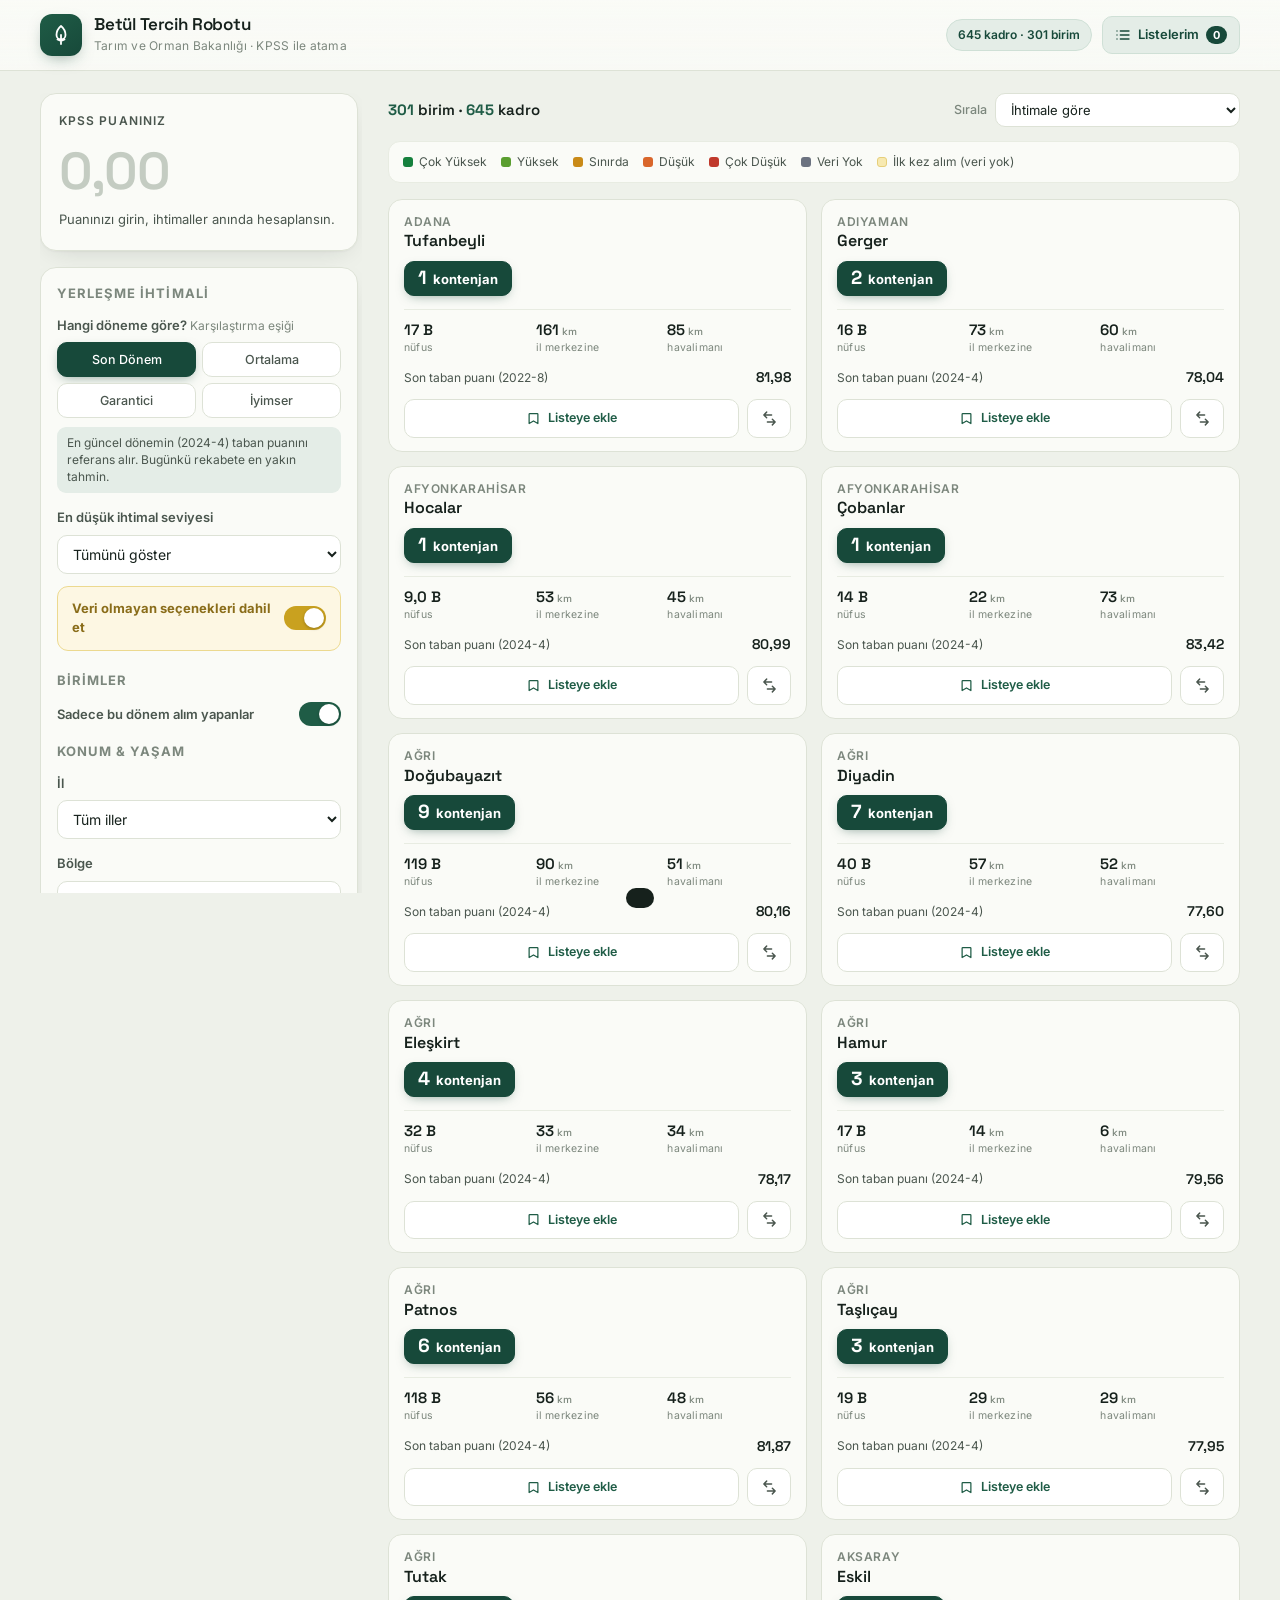
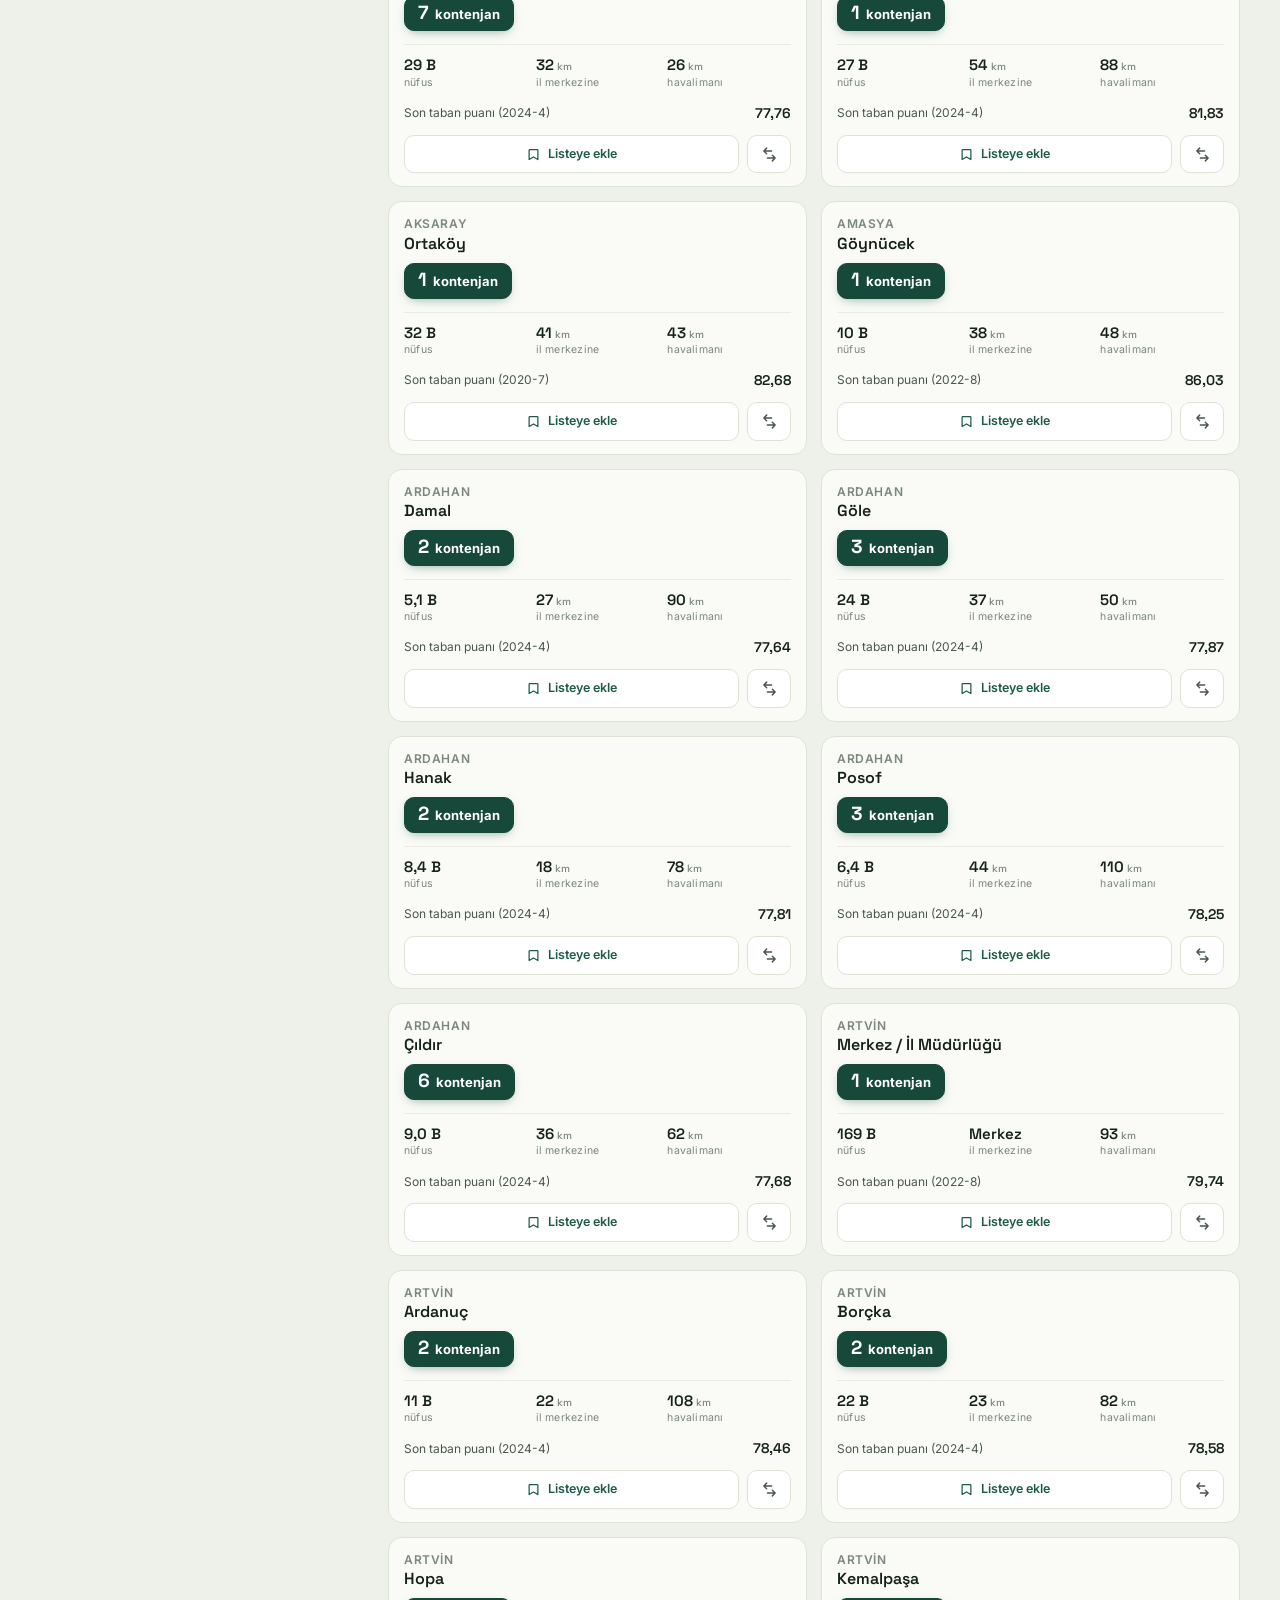
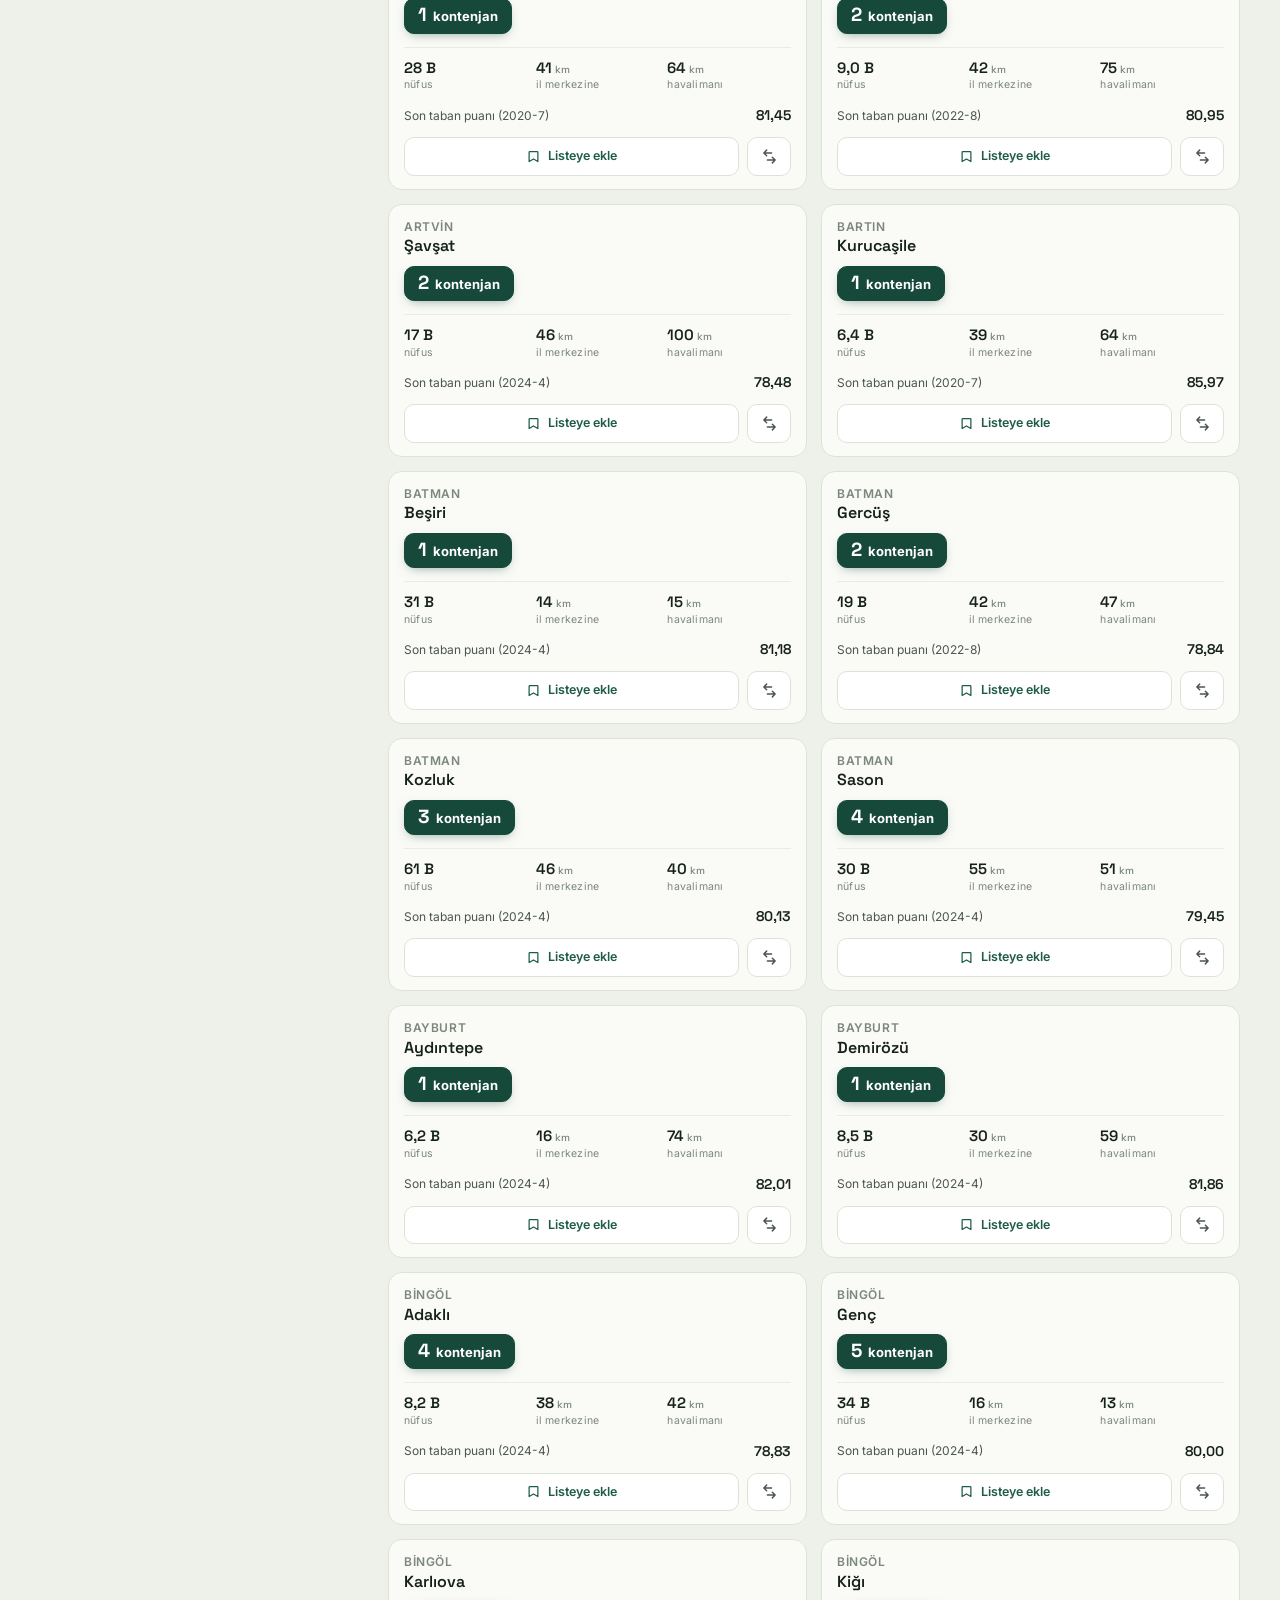
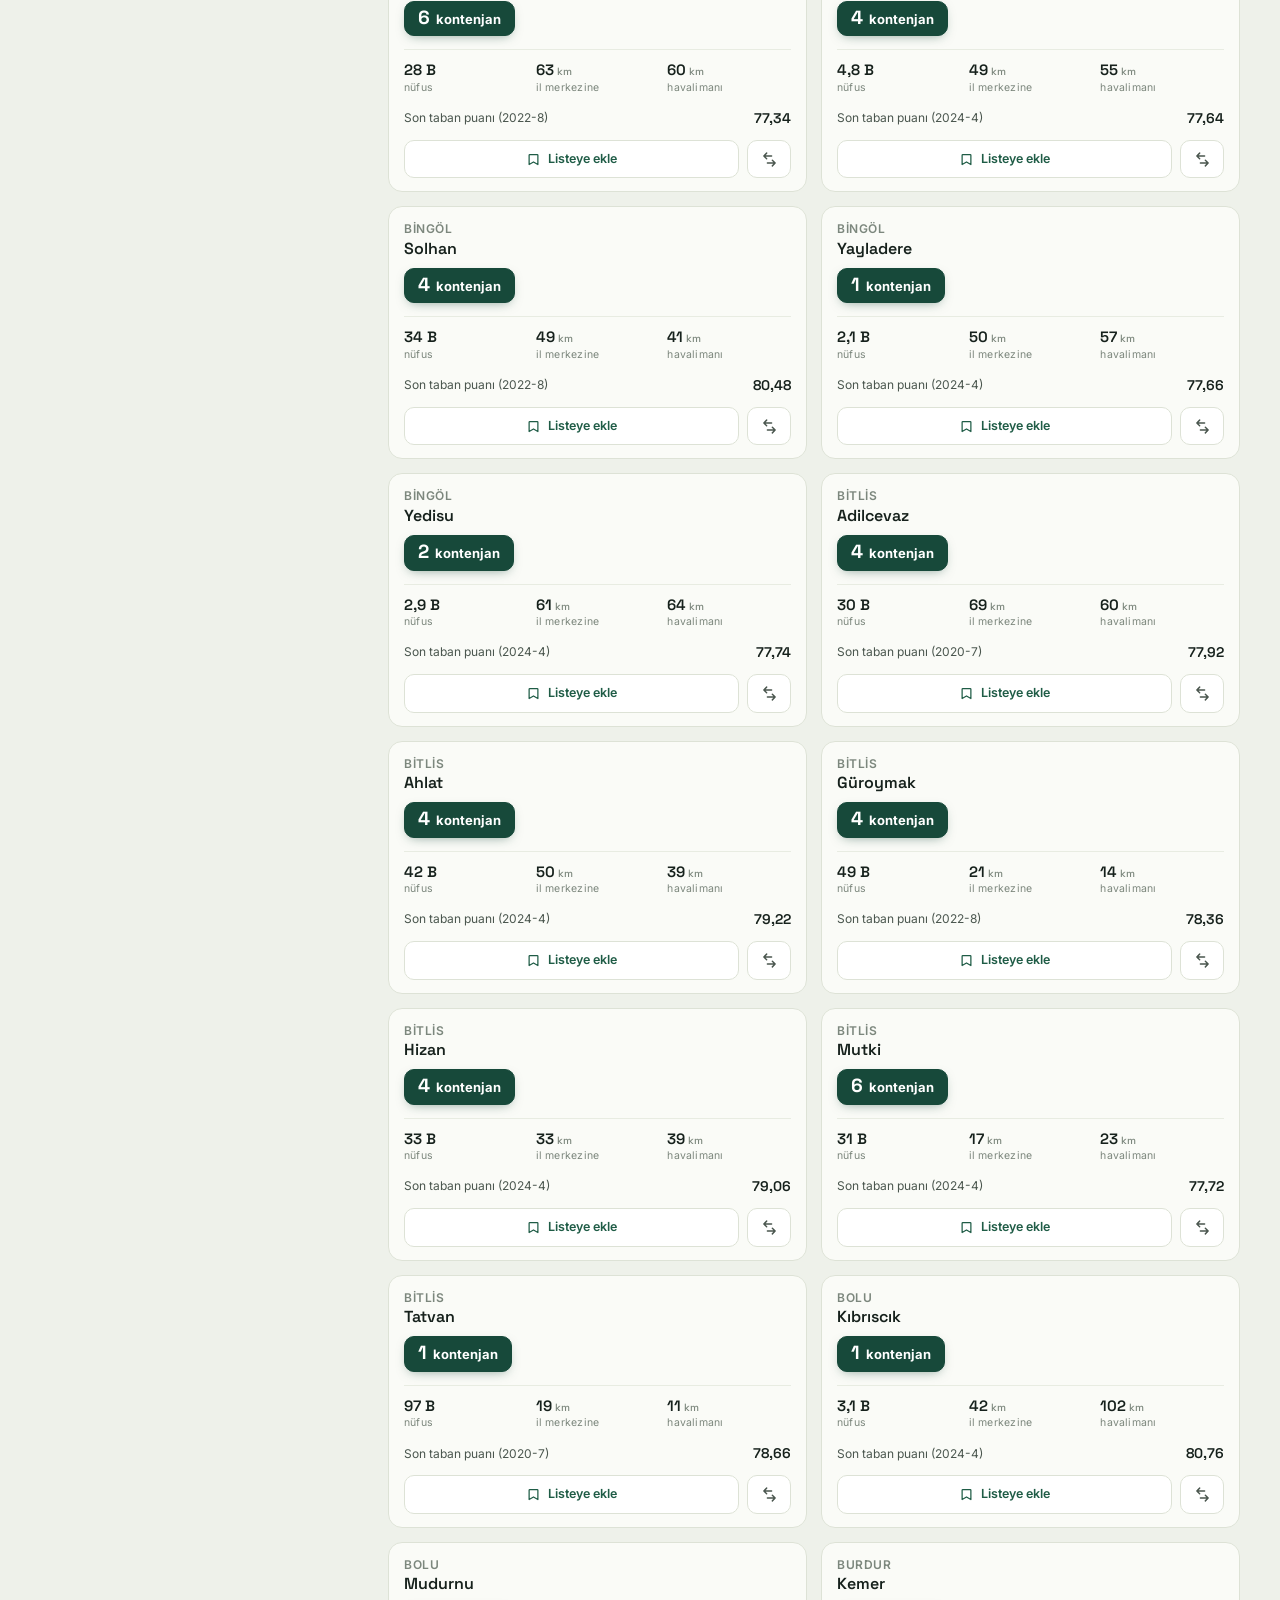
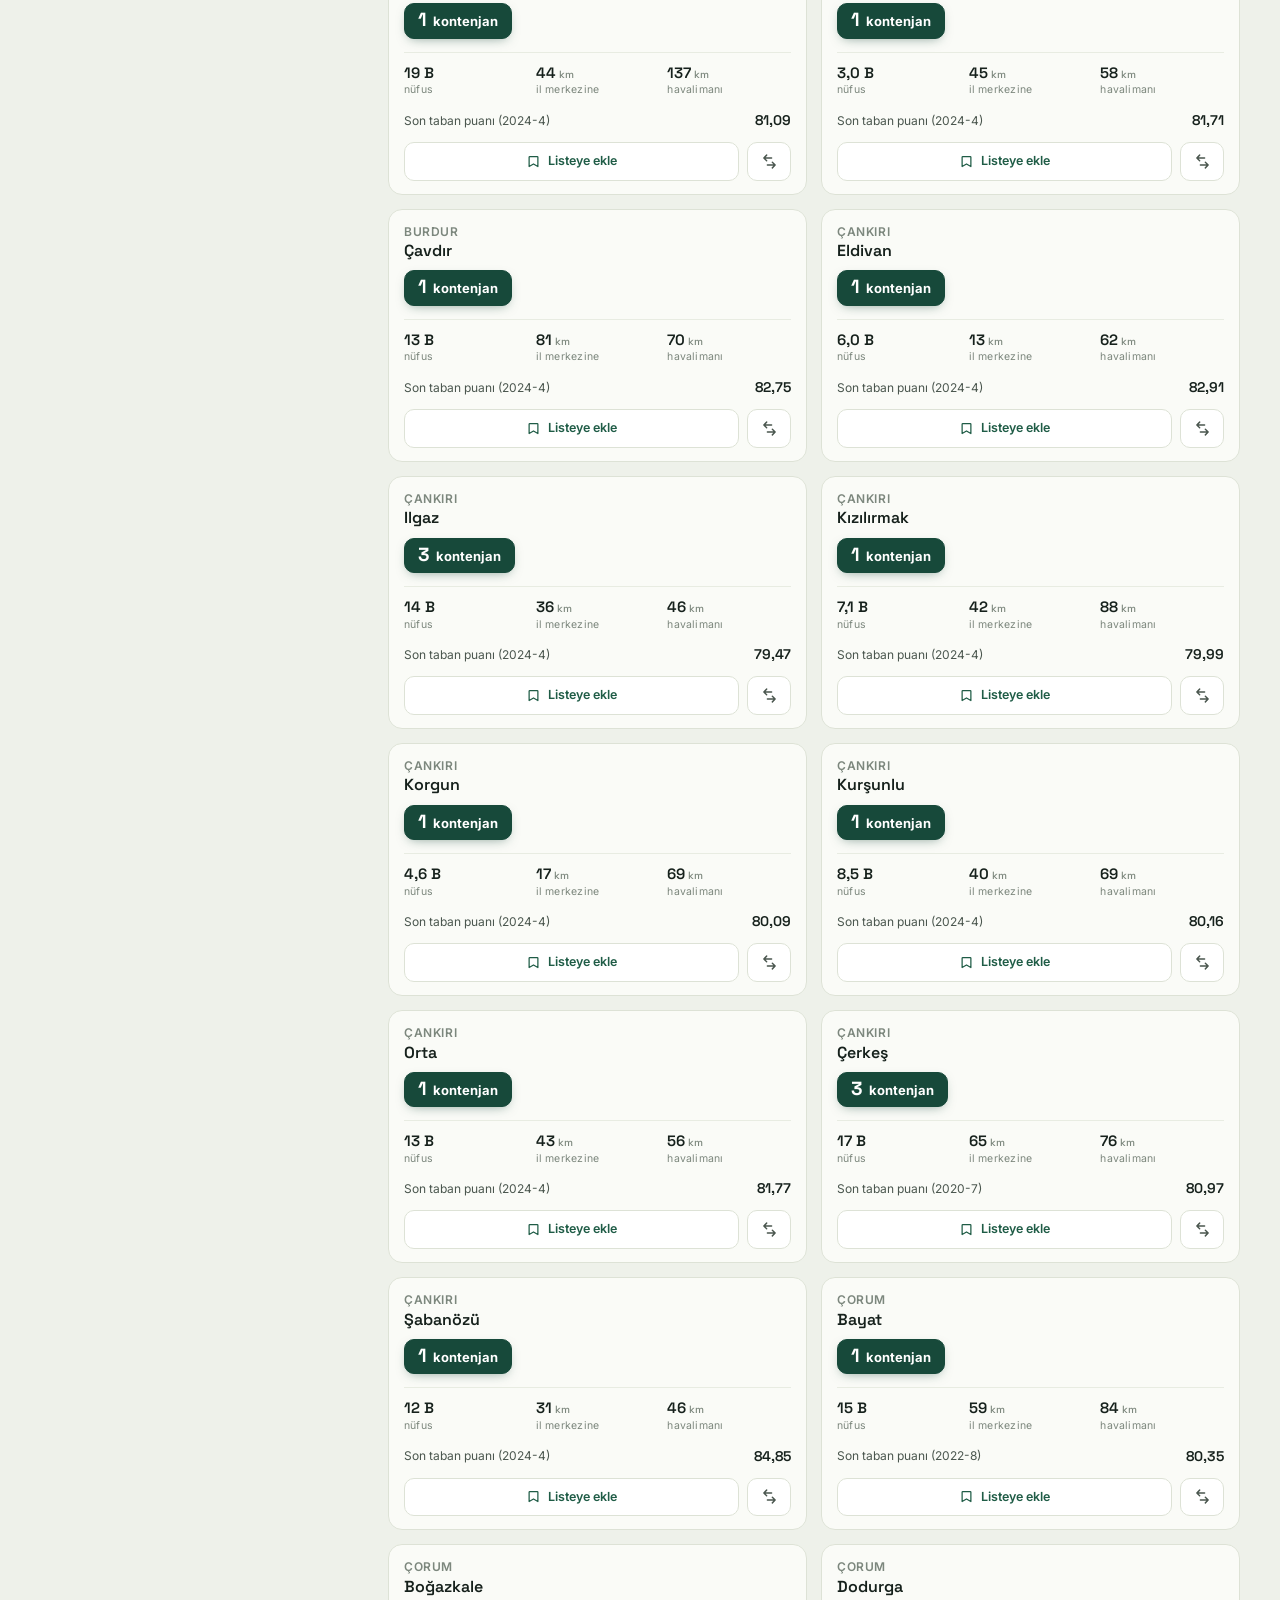
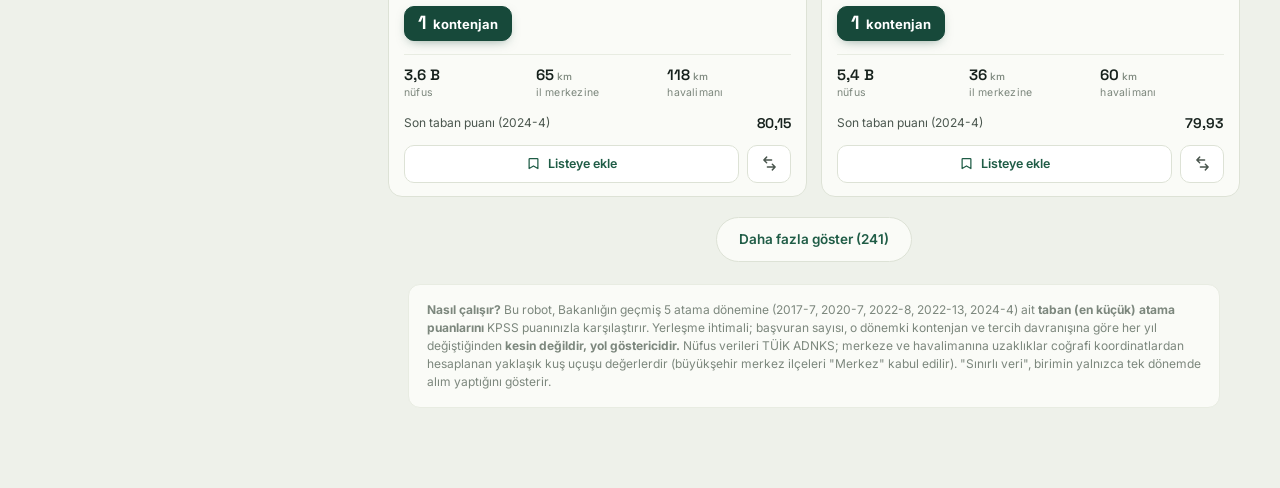
==== index.html @ 37df1dd5 "Proje dosyalari eklendi" ====
<!DOCTYPE html>
<html lang="tr">
<head>
<meta charset="utf-8">
<meta name="viewport" content="width=device-width, initial-scale=1, viewport-fit=cover">
<title>Betül Tercih Robotu · Tarım ve Orman Bakanlığı</title>
<meta name="description" content="KPSS puanına göre veteriner hekim atama tercih robotu: geçmiş atama puanları, ilçe nüfusu, merkeze ve havalimanına uzaklık, liste yönetimi ve karşılaştırma.">
<link rel="preconnect" href="https://fonts.googleapis.com">
<link rel="preconnect" href="https://fonts.gstatic.com" crossorigin>
<link href="https://fonts.googleapis.com/css2?family=Space+Grotesk:wght@400;500;600;700&family=Inter:wght@400;450;500;600;700&display=swap" rel="stylesheet">
<link rel="stylesheet" href="styles.css">
</head>
<body>
<header class="top">
  <div class="top-in">
    <a class="logobrand" href="index.html">
      <span class="logo" aria-hidden="true">
        <svg viewBox="0 0 24 24" fill="none" stroke="#fff" stroke-width="1.8" stroke-linecap="round" stroke-linejoin="round">
          <path d="M12 3c3 2.5 4.5 5.5 4.5 9a4.5 4.5 0 0 1-9 0c0-3.5 1.5-6.5 4.5-9Z"/><path d="M12 12v9M8.5 16.5 12 18l3.5-1.5"/></svg>
      </span>
      <span class="brand">
        <span class="bt">Betül Tercih Robotu</span>
        <span class="bs">Tarım ve Orman Bakanlığı · KPSS ile atama</span>
      </span>
    </a>
    <div class="top-right">
      <span class="pill" id="topKadro">—</span>
      <a class="listbtn" href="listeler.html">
        <svg width="16" height="16" viewBox="0 0 24 24" fill="none" stroke="currentColor" stroke-width="2" stroke-linecap="round" stroke-linejoin="round"><path d="M8 6h13M8 12h13M8 18h13M3 6h.01M3 12h.01M3 18h.01"/></svg>
        <span class="lbtxt">Listelerim</span><span class="lcount" id="listCount">0</span>
      </a>
      <button class="hfilter" id="mobBtn" type="button" aria-label="Filtreler">
        <svg width="15" height="15" viewBox="0 0 24 24" fill="none" stroke="currentColor" stroke-width="2.2" stroke-linecap="round"><path d="M4 6h16M7 12h10M10 18h4"/></svg><span>Filtreler</span>
      </button>
    </div>
  </div>
</header>

<div class="wrap">
  <aside class="panel" id="panel">
    <div class="card score-hero">
      <div class="lbl"><span>KPSS Puanınız</span></div>
      <div class="score-box"><input id="score" type="text" inputmode="decimal" maxlength="6" placeholder="0,00" autocomplete="off"></div>
      <div class="score-hint" id="scoreHint">Puanınızı girin, ihtimaller anında hesaplansın.</div>
    </div>

    <div class="card ctrl" id="ctrlCard">
      <h3>Yerleşme İhtimali</h3>
      <div class="field">
        <label>Hangi döneme göre? <span class="sub">Karşılaştırma eşiği</span></label>
        <div class="seg" id="approach">
          <button data-a="son" class="on hastip" data-tip="En güncel dönemin (2024-4) taban puanını referans alır. Bugünkü rekabete en yakın tahmin.">Son Dönem</button>
          <button data-a="ort" class="hastip" data-tip="Tüm dönemlerdeki taban puanlarının ortalamasını referans alır. Dengeli bir tahmin.">Ortalama</button>
          <button data-a="gar" class="hastip" data-tip="Gözlenen EN YÜKSEK taban puanı referans alınır. En temkinli senaryo — buraya göre yeşilse yerleşme ihtimali güçlüdür.">Garantici</button>
          <button data-a="iyi" class="hastip" data-tip="Gözlenen EN DÜŞÜK taban puanı referans alınır. En iyimser senaryo.">İyimser</button>
        </div>
        <div class="seg-help" id="segHelp"></div>
      </div>

      <div class="field">
        <label>En düşük ihtimal seviyesi</label>
        <select id="minBand">
          <option value="0">Tümünü göster</option>
          <option value="3">Sınırda ve üstü</option>
          <option value="4">Yüksek ve üstü</option>
          <option value="5">Yalnızca çok yüksek</option>
          <option value="firsttime">Yalnızca ilk kez alım yapanlar</option>
        </select>
        <label class="switch ynd hastip" id="yndRow" data-tip="Açıkken, seçtiğiniz ihtimal seviyesi ne olursa olsun daha önce hiç alım yapmamış (geçmiş verisi olmayan) birimler de listenin altında sarı zeminle gösterilir — gözden kaçırmayın diye.">
          <span class="txt">Veri olmayan seçenekleri dahil et</span>
          <input type="checkbox" id="includeNoData" checked><span class="toggle"></span>
        </label>
      </div>

      <h3 style="margin-top:20px">Birimler</h3>
      <label class="switch field" style="margin-bottom:16px">
        <span class="txt">Sadece bu dönem alım yapanlar</span>
        <input type="checkbox" id="onlyOpen" checked><span class="toggle"></span>
      </label>

      <h3>Konum &amp; Yaşam</h3>
      <div class="field"><label>İl</label><select id="ilSel"><option value="">Tüm iller</option></select></div>
      <div class="field"><label>Bölge</label><select id="bolgeSel"><option value="">Tüm bölgeler</option></select></div>
      <div class="field"><label>İl merkezine uzaklık <span class="sub">en fazla</span></label><div class="rangewrap"><input type="range" id="mrkz" min="0" max="170" value="170" step="5"><output id="mrkzOut">Sınırsız</output></div></div>
      <div class="field"><label>Havalimanına uzaklık <span class="sub">en fazla</span></label><div class="rangewrap"><input type="range" id="hav" min="0" max="140" value="140" step="5"><output id="havOut">Sınırsız</output></div></div>
      <div class="field"><label>En az nüfus</label><div class="rangewrap"><input type="range" id="nuf" min="0" max="200000" value="0" step="2500"><output id="nufOut">Sınırsız</output></div></div>
      <div class="field"><label>Ara <span class="sub">il / ilçe adı</span></label><input type="text" id="q" placeholder="örn. Menemen, Bodrum…" autocomplete="off"></div>
      <button class="reset" id="reset">Filtreleri sıfırla</button>
    </div>
  </aside>

  <main>
    <div class="results-head">
      <div class="rh-count" id="count">Yükleniyor…</div>
      <div class="rh-right">
        <label for="sort">Sırala</label>
        <select id="sort">
          <option value="ihtimal">İhtimale göre</option>
          <option value="merkez">Merkeze yakınlık</option>
          <option value="hav">Havalimanına yakınlık</option>
          <option value="nufusDesc">Nüfus (çok→az)</option>
          <option value="nufusAsc">Nüfus (az→çok)</option>
          <option value="puanAsc">Taban puanı (düşük→yüksek)</option>
          <option value="puanDesc">Taban puanı (yüksek→düşük)</option>
          <option value="kadro">Kontenjan (çok→az)</option>
        </select>
      </div>
    </div>
    <div class="legend" id="legend"></div>
    <div class="grid" id="grid"></div>
    <div class="footer"><div class="disc" id="disc"></div></div>
  </main>
</div>

<div class="f-backdrop" id="fbk"></div>
<button class="f-apply" id="fapply" type="button">Sonuçları göster</button>

<!-- KARŞILAŞTIRMA TEPSİSİ -->
<div class="cmp-tray" id="cmpTray"></div>
<!-- KARŞILAŞTIRMA MODALI -->
<div class="ovl cmp" id="cmpOvl"><div class="cmpbox" id="cmpbox" role="dialog" aria-modal="true"></div></div>

<script src="units.js"></script>
<script src="common.js"></script>
<script>
const S = { score:null, approach:"son", onlyOpen:true, minBand:0, includeNoData:true, onlyFirstTime:false,
  il:"", bolge:"", mrkz:170, hav:140, nuf:0, q:"", sort:"ihtimal", shown:60 };
const el = id => document.getElementById(id);
let compareSet = [];
try{ compareSet = JSON.parse(sessionStorage.getItem("vhtr_cmp"))||[]; }catch(e){}

window.ALLOW_COMPARE = true;
window.inCompare = id => compareSet.includes(id);
window.toggleCompare = id => {
  const i=compareSet.indexOf(id);
  if(i>=0) compareSet.splice(i,1);
  else { if(compareSet.length>=4){ alert("En fazla 4 birim karşılaştırabilirsiniz."); return; } compareSet.push(id); }
  try{ sessionStorage.setItem("vhtr_cmp",JSON.stringify(compareSet)); }catch(e){}
  renderTray(); render();
};
window.PAGE_REFRESH = ()=>{ refreshCounts(); render(); };

Store.init().then(res=>{
  S.score = Store.getScore();
  const iller=[...new Set(UNITS.map(u=>u.il))].sort((a,b)=>a.localeCompare(b,"tr"));
  const bolgeler=[...new Set(UNITS.map(u=>u.bolge).filter(Boolean))].sort((a,b)=>a.localeCompare(b,"tr"));
  el("ilSel").insertAdjacentHTML("beforeend", iller.map(i=>`<option value="${i}">${titleTr(i)}</option>`).join(""));
  el("bolgeSel").insertAdjacentHTML("beforeend", bolgeler.map(b=>`<option value="${b}">${b}</option>`).join(""));
  el("topKadro").textContent = META.toplamKadro.toLocaleString("tr-TR")+" kadro · "+META.acikBirim+" birim";
  el("legend").innerHTML = BANDS.map(b=>`<span class="li"><span class="dot" style="background:${b.c}"></span>${b.ad}</span>`).join("")
    + `<span class="li"><span class="dot" style="background:#f7e9b0;border:1px solid #e6cf7a"></span>İlk kez alım (veri yok)</span>`;
  el("disc").innerHTML = `<b>Nasıl çalışır?</b> Bu robot, Bakanlığın geçmiş 5 atama dönemine (2017-7, 2020-7, 2022-8, 2022-13, 2024-4) ait
    <b>taban (en küçük) atama puanlarını</b> KPSS puanınızla karşılaştırır. Yerleşme ihtimali; başvuran sayısı, o dönemki kontenjan ve tercih
    davranışına göre her yıl değiştiğinden <b>kesin değildir, yol göstericidir.</b> Nüfus verileri TÜİK ADNKS; merkeze ve havalimanına
    uzaklıklar coğrafi koordinatlardan hesaplanan yaklaşık kuş uçuşu değerlerdir (büyükşehir merkez ilçeleri "Merkez" kabul edilir).
    "Sınırlı veri", birimin yalnızca tek dönemde alım yaptığını gösterir.` + (Store.isServer()? ` <b style="color:var(--forest)">Listeleriniz sunucuda saklanıyor; her cihazdan aynı listelere ulaşırsınız.</b>`:``);
  if(S.score!=null) el("score").value = dec(S.score);
  updateSegHelp(); bindEvents(); refreshCounts(); renderTray(); render();
});

function updateSegHelp(){ el("segHelp").textContent = APPROACHES[S.approach].ipucu; }
function refreshCounts(){ el("listCount").textContent = Store.lists().length; }

function bindEvents(){
  el("score").addEventListener("input", e=>{ const v=parseFloat(e.target.value.replace(",",".")); S.score=isNaN(v)?null:v; Store.setScore(S.score); updateHint(); render(); });
  document.querySelectorAll("#approach button").forEach(b=>b.addEventListener("click",()=>{
    document.querySelectorAll("#approach button").forEach(x=>x.classList.remove("on")); b.classList.add("on"); S.approach=b.dataset.a; updateSegHelp(); updateHint(); render();
  }));
  el("minBand").addEventListener("change",e=>{
    if(e.target.value==="firsttime"){ S.onlyFirstTime=true; } else { S.onlyFirstTime=false; S.minBand=+e.target.value; }
    el("yndRow").classList.toggle("disabled",S.onlyFirstTime); render();
  });
  el("includeNoData").addEventListener("change",e=>{S.includeNoData=e.target.checked;render()});
  el("onlyOpen").addEventListener("change",e=>{S.onlyOpen=e.target.checked;render()});
  el("ilSel").addEventListener("change",e=>{S.il=e.target.value;render()});
  el("bolgeSel").addEventListener("change",e=>{S.bolge=e.target.value;render()});
  el("mrkz").addEventListener("input",e=>{S.mrkz=+e.target.value; el("mrkzOut").textContent=S.mrkz>=170?"Sınırsız":"≤ "+S.mrkz+" km"; render()});
  el("hav").addEventListener("input",e=>{S.hav=+e.target.value; el("havOut").textContent=S.hav>=140?"Sınırsız":"≤ "+S.hav+" km"; render()});
  el("nuf").addEventListener("input",e=>{S.nuf=+e.target.value; el("nufOut").textContent=S.nuf<=0?"Sınırsız":"≥ "+fmt(S.nuf); render()});
  el("q").addEventListener("input",e=>{S.q=e.target.value.trim();render()});
  el("sort").addEventListener("change",e=>{S.sort=e.target.value;render()});
  el("reset").addEventListener("click",resetFilters);
  el("mobBtn").addEventListener("click",()=>document.body.classList.toggle("fopen"));
  el("fbk").addEventListener("click",()=>document.body.classList.remove("fopen"));
  el("fapply").addEventListener("click",()=>document.body.classList.remove("fopen"));
  el("cmpOvl").addEventListener("click",e=>{if(e.target===el("cmpOvl"))closeCmp()});
  window.addEventListener("storage",()=>{ if(!Store.isServer()){ Store.init().then(()=>{refreshCounts();render();}); } });
}
function resetFilters(){
  Object.assign(S,{il:"",bolge:"",mrkz:170,hav:140,nuf:0,q:"",minBand:0,onlyOpen:true,includeNoData:true,onlyFirstTime:false});
  el("ilSel").value="";el("bolgeSel").value="";el("mrkz").value=170;el("hav").value=140;el("nuf").value=0;
  el("q").value="";el("minBand").value="0";el("onlyOpen").checked=true;el("includeNoData").checked=true;el("yndRow").classList.remove("disabled");
  el("mrkzOut").textContent="Sınırsız";el("havOut").textContent="Sınırsız";el("nufOut").textContent="Sınırsız";
  render();
}
function updateHint(){
  const h=el("scoreHint");
  if(S.score==null){h.innerHTML="Puanınızı girin, ihtimaller anında hesaplansın.";return;}
  if(S.score<60||S.score>100){h.innerHTML="<b>Puan 60–100 aralığında olmalı.</b>";return;}
  h.innerHTML="İhtimaller <b>"+APPROACHES[S.approach].ad.toLowerCase()+"</b> eşiğine göre hesaplandı.";
}

function locFilters(u){
  if(S.onlyOpen && !u.buYilAcik) return false;
  if(S.il && u.il!==S.il) return false;
  if(S.bolge && u.bolge!==S.bolge) return false;
  if(u.merkezeKm!=null && S.mrkz<170 && u.merkezeKm>S.mrkz) return false;
  if(u.havalimaniKm!=null && S.hav<140 && u.havalimaniKm>S.hav) return false;
  if(S.nuf>0 && (u.nufus==null || u.nufus<S.nuf)) return false;
  if(S.q){ const q=S.q.toLocaleLowerCase("tr"); const hay=(u.il+" "+u.ilce+" "+(u.ilceLabel||"")).toLocaleLowerCase("tr"); if(!hay.includes(q)) return false; }
  return true;
}
function passFilters(u){
  if(!locFilters(u)) return false;
  if(S.onlyFirstTime) return veriYok(u);
  if(veriYok(u)) return S.includeNoData;
  if(S.minBand>0 && S.score!=null && !isNaN(S.score)){ if(bandFor(u,S.score,S.approach).band.id < S.minBand) return false; }
  return true;
}
function sortUnits(list){
  const bId=u=> S.score!=null?bandFor(u,S.score,S.approach).band.id:-1;
  const marg=u=>{const r=bandFor(u,S.score,S.approach); return r.margin==null?-999:r.margin;};
  const cutSon=u=> u.istatistik? u.istatistik.sonEnKucuk : null;
  const cmp={
    ihtimal:(a,b)=> (bId(b)-bId(a)) || (marg(b)-marg(a)),
    merkez:(a,b)=> (a.merkezeKm??1e9)-(b.merkezeKm??1e9),
    hav:(a,b)=> (a.havalimaniKm??1e9)-(b.havalimaniKm??1e9),
    nufusDesc:(a,b)=> (b.nufus??-1)-(a.nufus??-1),
    nufusAsc:(a,b)=> (a.nufus??1e12)-(b.nufus??1e12),
    puanAsc:(a,b)=> (cutSon(a)??1e9)-(cutSon(b)??1e9),
    puanDesc:(a,b)=> (cutSon(b)??-1)-(cutSon(a)??-1),
    kadro:(a,b)=> (b.buYilKontenjan??-1)-(a.buYilKontenjan??-1),
  }[S.sort];
  const grp=u=>veriYok(u)?1:0;
  return list.sort((a,b)=> (S.onlyFirstTime?0:grp(a)-grp(b)) || cmp(a,b) || a.il.localeCompare(b.il,"tr"));
}

function render(){
  let list = sortUnits(UNITS.filter(passFilters));
  const totalKadro=list.reduce((s,u)=>s+(u.buYilKontenjan||0),0);
  el("count").innerHTML = `<b>${list.length}</b> birim` + (S.onlyOpen? ` · <b>${totalKadro}</b> kadro`:``);
  el("fapply").textContent = `Sonuçları göster (${list.length} birim)`;
  window._list=list;
  const grid=el("grid");
  if(!list.length){
    grid.innerHTML=`<div class="empty"><svg viewBox="0 0 24 24" fill="none" stroke="currentColor" stroke-width="1.6"><circle cx="11" cy="11" r="7"/><path d="m21 21-4.3-4.3"/></svg><h3>Sonuç bulunamadı</h3><p>Filtreleri gevşetmeyi ya da "sadece bu dönem alım yapanlar" seçeneğini kapatmayı deneyin.</p></div>`;
    return;
  }
  const slice=list.slice(0,S.shown);
  grid.innerHTML = slice.map((u,i)=>cardHTML(u,i)).join("") + (list.length>S.shown? `<button class="more-btn" id="moreBtn">Daha fazla göster (${list.length-S.shown})</button>`:``);
  grid.querySelectorAll(".unit").forEach(c=>c.addEventListener("click",()=>openUnitModal(window._list[+c.dataset.i],S.score,S.approach)));
  grid.querySelectorAll(".addlist").forEach(btn=>btn.addEventListener("click",e=>{e.stopPropagation(); openPicker(btn.dataset.id);}));
  grid.querySelectorAll(".cmpbtn").forEach(btn=>btn.addEventListener("click",e=>{e.stopPropagation(); toggleCompare(btn.dataset.cmp);}));
  const mb=el("moreBtn"); if(mb) mb.addEventListener("click",()=>{S.shown+=60;render()});
}
function bandChipHTML(u){
  const r = S.score!=null? bandFor(u,S.score,S.approach) : {band:null};
  if(!r.band) return "";
  const suf = sinirliVeri(u)? `<span class="sinirli">/sınırlı veri</span>`:"";
  return `<span class="band" style="color:${r.band.c};background:${r.band.s}">${r.band.ad}${suf}</span>`;
}
function cardHTML(u,i){
  let cls="unit";
  if(!u.buYilAcik) cls+=" kapali"; else if(veriYok(u)) cls+=" verisiz";
  const kbadge = u.buYilAcik
    ? `<span class="k-badge k-open"><span class="kn">${u.buYilKontenjan}</span> kontenjan</span>`
    : `<span class="k-badge k-none">Bu dönem alım yok</span>`;
  const taban = u.istatistik
    ? `<div class="u-score"><span class="txt">Son taban puanı (${u.istatistik.sonDonem})</span><span class="val">${dec(u.istatistik.sonEnKucuk)}</span></div>`
    : `<div class="u-score"><span class="txt">İlk kez alım</span><span class="val" style="color:#a9821f">geçmiş veri yok</span></div>`;
  const inList = Store.inAnyList(u.id);
  const inCmp = compareSet.includes(u.id);
  const addBtn = u.buYilAcik
    ? `<button class="addlist${inList?' in':''}" data-id="${u.id}" type="button">
        <svg viewBox="0 0 24 24" fill="${inList?'currentColor':'none'}" stroke="currentColor" stroke-width="2" stroke-linejoin="round"><path d="M6 4h12a1 1 0 0 1 1 1v15l-7-4-7 4V5a1 1 0 0 1 1-1Z"/></svg>
        ${inList?'Listede':'Listeye ekle'}</button>` : `<span class="noadd">Bu dönem tercih edilemez</span>`;
  return `<article class="${cls}" data-i="${i}">
    <div class="u-top"><div class="u-name"><span class="il">${titleTr(u.il)}</span>${ilceAd(u)}</div>${bandChipHTML(u)}</div>
    ${kbadge}
    <div class="u-stats">
      <div class="st"><span class="v">${kfmt(u.nufus)}</span><span class="k">nüfus</span></div>
      <div class="st"><span class="v">${u.merkezeKm!=null?(u.merkezeKm===0?"Merkez":u.merkezeKm+"<small> km</small>"):"—"}</span><span class="k">il merkezine</span></div>
      <div class="st"><span class="v">${u.havalimaniKm!=null?u.havalimaniKm+"<small> km</small>":"—"}</span><span class="k">havalimanı</span></div>
    </div>
    ${taban}
    <div class="u-foot">
      ${addBtn}
      <button class="cmpbtn${inCmp?' in':''}" data-cmp="${u.id}" type="button" title="Karşılaştırmaya ekle" aria-label="Karşılaştır">
        <svg viewBox="0 0 24 24" fill="none" stroke="currentColor" stroke-width="2" stroke-linecap="round" stroke-linejoin="round"><path d="M8 3 4 7l4 4M4 7h11M16 21l4-4-4-4M20 17H9"/></svg>
      </button>
    </div>
  </article>`;
}

/* ---------- KARŞILAŞTIRMA ---------- */
function renderTray(){
  const t=el("cmpTray");
  if(!compareSet.length){ t.classList.remove("on"); return; }
  t.classList.add("on");
  const chips=compareSet.map(id=>{const u=unitById(id);return `<span class="cmp-chip">${titleTr(u.il)} · ${ilceAd(u)}<button data-x="${id}" aria-label="Çıkar">×</button></span>`;}).join("");
  t.innerHTML = `<div class="ct-chips">${chips}</div><div class="ct-act"><button class="ct-open" id="ctOpen">Karşılaştır (${compareSet.length})</button><button class="ct-clear" id="ctClear">Temizle</button></div>`;
  t.querySelectorAll("[data-x]").forEach(b=>b.addEventListener("click",()=>toggleCompare(b.dataset.x)));
  el("ctOpen").addEventListener("click",openCmp);
  el("ctClear").addEventListener("click",()=>{compareSet=[];try{sessionStorage.removeItem("vhtr_cmp")}catch(e){};renderTray();render();});
}
function openCmp(){
  if(!compareSet.length) return;
  const units=compareSet.map(unitById).filter(Boolean);
  const rowsDef=[
    ["İhtimal", u=>{const b=S.score!=null?bandFor(u,S.score,S.approach).band:bandById(0);return `<span class="tb-band" style="color:${b.c};background:${b.s}">${b.id===0?"Veri yok":b.ad}${sinirliVeri(u)?'<span class="sinirli">/sınırlı</span>':''}</span>`;}],
    ["Bu dönem kontenjan", u=>u.buYilAcik?`<b>${u.buYilKontenjan}</b> kadro`:'<span class="cmuted">—</span>'],
    ["Son taban ("+ (units.find(u=>u.istatistik)?.istatistik?.sonDonem||"—") +")", u=>u.istatistik?dec(u.istatistik.sonEnKucuk):'<span class="cmuted">veri yok</span>'],
    ["Ortalama taban", u=>u.istatistik?dec(u.istatistik.ortEnKucuk):'—'],
    ["En yüksek eşik (garantici)", u=>u.istatistik?dec(u.istatistik.enYuksekEsik):'—'],
    ["En düşük eşik (iyimser)", u=>u.istatistik?dec(u.istatistik.enDusukEsik):'—'],
    ["Alım yapılan dönem", u=>u.istatistik?u.istatistik.donemSayisi+(sinirliVeri(u)?' <span class="sinirli">sınırlı</span>':''):'<span class="cmuted">0</span>'],
    [ (units[0]&&units[0].tip==='ilce'?'İlçe':'İl')+" nüfusu", u=>fmt(u.nufus)],
    ["İl nüfusu", u=>fmt(u.ilNufus)],
    ["İl merkezine", u=>u.merkezeKm===0?'Merkez':(u.merkezeKm!=null?u.merkezeKm+' km':'—')],
    ["En yakın havalimanı", u=>`${u.havalimani||'—'}${u.havalimaniKm!=null?'<br><small>'+u.havalimaniKm+' km</small>':''}`],
    ["Bölge", u=>u.bolge||'—'],
  ];
  const heads = units.map(u=>`<th><div class="cmp-h"><div class="ch-il">${titleTr(u.il)}</div><div class="ch-ad">${ilceAd(u)}</div>
      <div class="ch-act"><a href="${mapsQuery(u)}" target="_blank" rel="noopener" title="Haritada gör">📍</a><button data-x="${u.id}" title="Çıkar">×</button></div></div></th>`).join("");
  const body = rowsDef.map(([lbl,fn])=>`<tr><th class="rl">${lbl}</th>${units.map(u=>`<td>${fn(u)}</td>`).join("")}</tr>`).join("");
  el("cmpbox").innerHTML = `
    <div class="cmp-head"><h2>Karşılaştırma <span>${units.length} birim</span></h2>
      <button class="m-close dark" onclick="closeCmp()" aria-label="Kapat"><svg viewBox="0 0 24 24" fill="none" stroke="currentColor" stroke-width="2.4" stroke-linecap="round"><path d="M6 6l12 12M18 6 6 18"/></svg></button></div>
    <div class="cmp-scroll"><table class="cmp-table"><thead><tr><th class="rl corner">Özellik</th>${heads}</tr></thead><tbody>${body}</tbody></table></div>`;
  el("cmpbox").querySelectorAll("[data-x]").forEach(b=>b.addEventListener("click",()=>{toggleCompare(b.dataset.x); if(compareSet.length)openCmp(); else closeCmp();}));
  el("cmpOvl").classList.add("on"); document.body.style.overflow="hidden";
}
function closeCmp(){ el("cmpOvl").classList.remove("on"); document.body.style.overflow=""; }
</script>
</body>
</html>
---- styles.css ----
:root{
  --bg:#eef1ea; --paper:#fafbf7; --ink:#16211c; --ink2:#4a564e; --muted:#7c877d;
  --line:#dde2d6; --line2:#e8ece2;
  --forest:#17493a; --forest2:#1f5c46; --forest-soft:#e4ede7;
  --clay:#c56b3f; --clay-soft:#f6e7dd;
  --gold:#b8892a;
  /* ihtimal bandları */
  --b1:#15803d; --b1s:#dcf3e3; /* çok yüksek */
  --b2:#5a9e2f; --b2s:#e8f2da; /* yüksek */
  --b3:#c98a17; --b3s:#f8eecf; /* sınırda */
  --b4:#d9662b; --b4s:#f8e2d3; /* düşük */
  --b5:#c0392b; --b5s:#f7ddd8; /* çok düşük */
  --b0:#6b7280; --b0s:#e9eb0; --b0s:#eceef0; /* veri yok */
  --radius:16px; --shadow:0 1px 2px rgba(22,33,28,.04),0 8px 28px -12px rgba(22,33,28,.18);
}
*{box-sizing:border-box}
html,body{margin:0;padding:0}
body{
  background:
    radial-gradient(1200px 600px at 85% -10%, #e7efe6 0%, transparent 60%),
    var(--bg);
  color:var(--ink); font-family:"Inter",system-ui,-apple-system,Segoe UI,Roboto,sans-serif;
  font-size:15px; line-height:1.5; -webkit-font-smoothing:antialiased;
  font-feature-settings:"tnum" 0;
}
.mono,.num{font-variant-numeric:tabular-nums}
h1,h2,h3{font-family:"Space Grotesk",system-ui,sans-serif;font-weight:600;letter-spacing:-.01em;margin:0}
a{color:var(--forest2)}

/* ---------- Header ---------- */
header.top{
  position:sticky;top:0;z-index:40;
  background:linear-gradient(180deg, rgba(250,251,247,.96), rgba(250,251,247,.86));
  backdrop-filter:blur(10px);
  border-bottom:1px solid var(--line);
}
.top-in{max-width:1240px;margin:0 auto;padding:14px 20px;display:flex;align-items:center;gap:14px}
.logo{
  width:42px;height:42px;border-radius:12px;flex:none;
  background:linear-gradient(145deg,var(--forest2),var(--forest));
  display:grid;place-items:center;box-shadow:0 6px 16px -6px rgba(23,73,58,.5)
}
.logo svg{width:24px;height:24px}
.brand h1{font-size:17px;line-height:1.15}
.brand p{margin:2px 0 0;font-size:12px;color:var(--muted);letter-spacing:.02em}
.top-right{margin-left:auto;display:flex;align-items:center;gap:10px}
.pill{font-size:12px;color:var(--forest);background:var(--forest-soft);border:1px solid #cfe0d6;
  padding:6px 11px;border-radius:999px;font-weight:600;white-space:nowrap}

/* ---------- Layout ---------- */
.wrap{max-width:1240px;margin:0 auto;padding:22px 20px 80px;display:grid;grid-template-columns:322px 1fr;gap:26px;align-items:start}
@media(max-width:920px){.wrap{grid-template-columns:1fr;gap:0;padding:14px 14px 90px}}

/* ---------- Score hero / controls ---------- */
.panel{position:sticky;top:82px;max-height:calc(100vh - 100px);overflow-y:auto;overflow-x:hidden;padding-right:4px;scrollbar-width:thin}
.panel::-webkit-scrollbar{width:8px}
.panel::-webkit-scrollbar-thumb{background:#cdd6c6;border-radius:8px}
@media(max-width:920px){.panel{position:static;max-height:none;overflow:visible}}
.card{background:var(--paper);border:1px solid var(--line);border-radius:var(--radius);box-shadow:var(--shadow)}
.score-hero{padding:18px 18px 20px;margin-bottom:16px}
.score-hero .lbl{font-size:12px;font-weight:600;color:var(--ink2);text-transform:uppercase;letter-spacing:.09em;display:flex;justify-content:space-between;align-items:center}
.score-box{display:flex;align-items:baseline;gap:8px;margin-top:8px}
#score{
  font-family:"Space Grotesk";font-size:52px;font-weight:600;letter-spacing:-.02em;
  width:100%;border:none;background:transparent;color:var(--forest);padding:0;
  font-variant-numeric:tabular-nums;outline:none;line-height:1
}
#score::-webkit-outer-spin-button,#score::-webkit-inner-spin-button{-webkit-appearance:none;margin:0}
#score::placeholder{color:#c4ccc2}
.score-hint{margin-top:6px;font-size:13px;color:var(--ink2);min-height:20px}
.score-hint b{color:var(--forest2);font-weight:600}

.ctrl{padding:16px 16px 6px;margin-bottom:16px}
.ctrl h3{font-size:13px;text-transform:uppercase;letter-spacing:.08em;color:var(--muted);margin-bottom:12px;font-family:"Inter";font-weight:700}
.field{margin-bottom:15px}
.field>label{display:block;font-size:13px;font-weight:600;color:var(--ink2);margin-bottom:7px}
.field .sub{font-weight:400;color:var(--muted);font-size:12px}

.seg{display:grid;grid-template-columns:1fr 1fr;gap:6px}
.seg button{
  font:inherit;font-size:12.5px;font-weight:500;padding:9px 8px;border-radius:10px;cursor:pointer;
  border:1px solid var(--line);background:#fff;color:var(--ink2);transition:.12s;text-align:center;line-height:1.2
}
.seg button:hover{border-color:#c3cdbd}
.seg button.on{background:var(--forest);border-color:var(--forest);color:#fff;box-shadow:0 4px 12px -4px rgba(23,73,58,.5)}

select,input[type=text],input[type=number]{
  width:100%;font:inherit;font-size:14px;padding:9px 11px;border:1px solid var(--line);
  border-radius:10px;background:#fff;color:var(--ink);outline:none
}
select:focus,input:focus{border-color:var(--forest2);box-shadow:0 0 0 3px rgba(31,92,70,.12)}

.rangewrap{display:flex;align-items:center;gap:10px}
.rangewrap output{font-family:"Space Grotesk";font-weight:600;font-size:13px;color:var(--forest2);min-width:64px;text-align:right;font-variant-numeric:tabular-nums}
input[type=range]{-webkit-appearance:none;appearance:none;height:5px;border-radius:99px;background:var(--line);flex:1;outline:none}
input[type=range]::-webkit-slider-thumb{-webkit-appearance:none;width:18px;height:18px;border-radius:50%;background:var(--forest2);cursor:pointer;border:3px solid #fff;box-shadow:0 1px 4px rgba(0,0,0,.25)}
input[type=range]::-moz-range-thumb{width:15px;height:15px;border-radius:50%;background:var(--forest2);cursor:pointer;border:3px solid #fff}

.switch{display:flex;align-items:center;justify-content:space-between;gap:10px;cursor:pointer;user-select:none}
.switch .txt{font-size:13px;font-weight:600;color:var(--ink2)}
.toggle{width:42px;height:24px;border-radius:99px;background:#cfd6cb;position:relative;transition:.15s;flex:none}
.toggle::after{content:"";position:absolute;top:2px;left:2px;width:20px;height:20px;border-radius:50%;background:#fff;transition:.15s;box-shadow:0 1px 3px rgba(0,0,0,.25)}
.switch input{display:none}
.switch input:checked + .toggle{background:var(--forest2)}
.switch input:checked + .toggle::after{transform:translateX(18px)}

.reset{width:100%;margin:4px 0 14px;padding:9px;border:1px dashed var(--line);background:transparent;border-radius:10px;color:var(--ink2);font:inherit;font-size:13px;font-weight:500;cursor:pointer}
.reset:hover{border-color:var(--clay);color:var(--clay)}

/* ---------- Results ---------- */
.results-head{display:flex;align-items:center;gap:12px;flex-wrap:wrap;margin-bottom:14px}
.rh-count{font-family:"Space Grotesk";font-weight:600;font-size:15px;color:var(--ink)}
.rh-count b{color:var(--forest2)}
.rh-right{margin-left:auto;display:flex;align-items:center;gap:8px}
.rh-right label{font-size:12.5px;color:var(--muted);font-weight:500}
.rh-right select{width:auto;padding:7px 30px 7px 11px;font-size:13px}

.legend{display:flex;flex-wrap:wrap;gap:8px 14px;margin-bottom:16px;padding:11px 14px;background:var(--paper);border:1px solid var(--line2);border-radius:12px}
.legend .li{display:flex;align-items:center;gap:6px;font-size:12px;color:var(--ink2)}
.legend .dot{width:10px;height:10px;border-radius:3px;flex:none}

.grid{display:grid;grid-template-columns:repeat(auto-fill,minmax(300px,1fr));gap:14px}
@media(max-width:920px){.grid{grid-template-columns:1fr}}

.unit{
  background:var(--paper);border:1px solid var(--line);border-radius:14px;padding:15px 15px 13px;
  cursor:pointer;transition:.14s;position:relative;overflow:hidden;display:flex;flex-direction:column
}
.unit::before{content:"";position:absolute;left:0;top:0;bottom:0;width:4px;background:var(--band,transparent)}
.unit:hover{border-color:#c3cdbd;transform:translateY(-2px);box-shadow:0 10px 26px -14px rgba(22,33,28,.3)}
/* bu dönem alım yapmayan birimler: ilk bakışta tercih dışı olduğu belli olsun */
.unit.kapali{background:linear-gradient(180deg,#fbeceb,#f8e6e4);border-color:#efc9c4}
.unit.kapali::before{background:#c65b4e}
.unit.kapali:hover{border-color:#e3a89f;box-shadow:0 10px 26px -14px rgba(160,60,45,.35)}
.unit.kapali .u-stats{border-top-color:#f0d3cf}
.unit.kapali .u-name .il{color:#a76a60}
.unit .u-top{display:flex;justify-content:space-between;align-items:flex-start;gap:10px}
.u-name{font-family:"Space Grotesk";font-weight:600;font-size:16px;line-height:1.2;color:var(--ink)}
.u-name .il{display:block;font-family:"Inter";font-size:12px;font-weight:600;color:var(--muted);text-transform:uppercase;letter-spacing:.05em;margin-bottom:2px}
.band{font-size:11.5px;font-weight:700;padding:5px 9px;border-radius:8px;white-space:nowrap;flex:none;letter-spacing:.01em}
.k-badge{display:inline-flex;align-items:baseline;gap:6px;font-size:13px;font-weight:700;padding:6px 13px;border-radius:10px;margin-top:10px;width:fit-content}
.k-badge .kn{font-family:"Space Grotesk";font-size:19px;font-weight:700;line-height:1;font-variant-numeric:tabular-nums}
.k-open{background:var(--forest);color:#fff;border:1px solid var(--forest);box-shadow:0 4px 12px -5px rgba(23,73,58,.55)}
.k-none{background:#fff;color:#b04a3c;border:1.5px solid #e3a89f}
.u-stats{display:grid;grid-template-columns:1fr 1fr 1fr;gap:8px;margin-top:13px;padding-top:12px;border-top:1px solid var(--line2)}
.st{display:flex;flex-direction:column;gap:1px}
.st .v{font-family:"Space Grotesk";font-weight:600;font-size:15px;color:var(--ink);font-variant-numeric:tabular-nums;line-height:1.1}
.st .v small{font-size:10.5px;font-weight:500;color:var(--muted)}
.st .k{font-size:10.5px;color:var(--muted);letter-spacing:.02em}
.u-score{margin-top:12px;display:flex;align-items:center;justify-content:space-between;gap:8px}
.u-score .txt{font-size:12px;color:var(--ink2)}
.u-score .val{font-family:"Space Grotesk";font-weight:600;font-size:14px;color:var(--ink);font-variant-numeric:tabular-nums}

.empty{grid-column:1/-1;text-align:center;padding:60px 20px;color:var(--muted)}
.empty svg{width:46px;height:46px;opacity:.4;margin-bottom:10px}
.empty h3{font-size:17px;color:var(--ink2);margin-bottom:6px}

.more-btn{grid-column:1/-1;margin:6px auto 0;padding:11px 22px;border:1px solid var(--line);background:var(--paper);border-radius:99px;font:inherit;font-weight:600;font-size:13.5px;color:var(--forest2);cursor:pointer}
.more-btn:hover{border-color:var(--forest2);background:var(--forest-soft)}

/* ---------- Modal ---------- */
.ovl{position:fixed;inset:0;z-index:60;background:rgba(20,28,23,.5);backdrop-filter:blur(3px);display:flex;align-items:flex-end;justify-content:center;opacity:0;pointer-events:none;transition:.2s}
.ovl.on{opacity:1;pointer-events:auto}
@media(min-width:640px){.ovl{align-items:center;padding:24px}}
.modal{background:var(--paper);width:100%;max-width:620px;max-height:92vh;overflow:auto;border-radius:20px 20px 0 0;box-shadow:0 -10px 40px rgba(0,0,0,.3);transform:translateY(30px);transition:.2s}
@media(min-width:640px){.modal{border-radius:20px}}
.ovl.on .modal{transform:none}
.m-head{position:sticky;top:0;background:linear-gradient(180deg,var(--forest),var(--forest2));color:#fff;padding:20px 22px;z-index:2}
.m-head .il{font-size:12px;text-transform:uppercase;letter-spacing:.08em;opacity:.75;font-weight:600}
.m-head h2{font-size:22px;margin-top:3px;color:#fff}
.m-head .full{font-size:12px;opacity:.72;margin-top:5px;line-height:1.35}
.m-close{position:absolute;top:14px;right:14px;width:40px;height:40px;border-radius:11px;border:none;background:rgba(255,255,255,.16);color:#fff;font-size:24px;cursor:pointer;display:grid;place-items:center;line-height:1;z-index:5;padding:0}
.m-close:hover{background:rgba(255,255,255,.30)}
.m-close svg{width:18px;height:18px;pointer-events:none}
.m-head .il,.m-head h2,.m-head .full{padding-right:44px}
.m-body{padding:20px 22px 26px}
.m-band{display:flex;align-items:center;gap:12px;padding:14px;border-radius:12px;margin-bottom:18px}
.m-band .big{font-family:"Space Grotesk";font-weight:700;font-size:18px}
.m-band .exp{font-size:12.5px;line-height:1.4;opacity:.95}
.m-sec-t{font-size:12px;font-weight:700;text-transform:uppercase;letter-spacing:.07em;color:var(--muted);margin:20px 0 10px}
.facts{display:grid;grid-template-columns:1fr 1fr;gap:10px}
.fact{background:#fff;border:1px solid var(--line2);border-radius:11px;padding:11px 13px}
.fact .k{font-size:11.5px;color:var(--muted);margin-bottom:3px}
.fact .v{font-family:"Space Grotesk";font-weight:600;font-size:17px;color:var(--ink);font-variant-numeric:tabular-nums}
.fact .v small{font-size:12px;color:var(--ink2);font-weight:500}
table.hist{width:100%;border-collapse:collapse;font-size:13px;font-variant-numeric:tabular-nums}
table.hist th,table.hist td{padding:8px 10px;text-align:right;border-bottom:1px solid var(--line2)}
table.hist th{font-size:11px;text-transform:uppercase;letter-spacing:.04em;color:var(--muted);font-weight:600}
table.hist th:first-child,table.hist td:first-child{text-align:left}
table.hist td:first-child{font-weight:600;color:var(--ink2)}
table.hist .cut{color:var(--forest2);font-weight:600}
.kbilgi{font-size:13px;line-height:1.55;color:var(--ink2);background:#fff;border:1px solid var(--line2);border-radius:11px;padding:12px 14px}
.note{font-size:12px;color:var(--muted);line-height:1.5;margin-top:14px;padding:11px 13px;background:#f4f2ec;border-radius:10px;border:1px solid #eae5da}
.maplink{display:inline-flex;align-items:center;gap:6px;margin-top:14px;font-size:13px;font-weight:600;color:var(--forest2);text-decoration:none;padding:9px 14px;border:1px solid var(--line);border-radius:10px}
.maplink:hover{background:var(--forest-soft)}

.footer{max-width:1240px;margin:0 auto;padding:0 20px}
.disc{font-size:12px;color:var(--muted);line-height:1.5;padding:16px 18px;background:var(--paper);border:1px solid var(--line2);border-radius:12px;margin-top:22px}

/* mobil: filtreler başlıkta düğme + alttan açılan panel */
.hfilter{display:none}
.f-apply{display:none}
.f-backdrop{display:none}
@media(max-width:920px){
  .top-in{padding:11px 14px;gap:10px}
  .logo{width:36px;height:36px;border-radius:10px}
  .brand h1{font-size:15px;line-height:1.2}
  .brand p{display:none}
  .top-right .pill{display:none}
  .hfilter{display:inline-flex;align-items:center;gap:7px;font:inherit;font-size:13px;font-weight:700;
    color:#fff;background:var(--forest);border:none;border-radius:10px;padding:10px 14px;cursor:pointer;white-space:nowrap;
    box-shadow:0 5px 14px -5px rgba(23,73,58,.55)}
  .panel .ctrl{display:none}
  body.fopen{overflow:hidden}
  body.fopen .f-backdrop{display:block;position:fixed;inset:0;z-index:64;background:rgba(20,28,23,.45);backdrop-filter:blur(2px)}
  body.fopen .panel .ctrl{display:block;position:fixed;left:0;right:0;bottom:0;z-index:66;max-height:82vh;overflow:auto;
    border-radius:18px 18px 0 0;margin:0;box-shadow:0 -12px 40px rgba(0,0,0,.4);padding-bottom:92px}
  body.fopen .f-apply{display:block;position:fixed;left:14px;right:14px;bottom:14px;z-index:67;
    padding:14px;border:none;border-radius:12px;background:var(--forest);color:#fff;font:inherit;font-weight:700;font-size:15px;cursor:pointer;
    box-shadow:0 8px 22px -8px rgba(23,73,58,.7)}
}

/* ================= v2 EKLENTİLER ================= */
:root{ --amber:#b8892a; --amber-soft:#f8eecf; --yellow-bg:#fdf7e3; --yellow-line:#ecd98f; }

/* --- başlık --- */
.logobrand{display:flex;align-items:center;gap:12px;text-decoration:none;color:inherit}
.brand{display:flex;flex-direction:column}
.brand .bt{font-family:"Space Grotesk",sans-serif;font-weight:600;font-size:17px;line-height:1.15;color:var(--ink);letter-spacing:-.01em}
.brand .bs{font-size:12px;color:var(--muted);margin-top:2px;letter-spacing:.02em}
.listbtn{display:inline-flex;align-items:center;gap:7px;text-decoration:none;font-size:13px;font-weight:600;
  color:var(--forest);background:var(--forest-soft);border:1px solid #cfe0d6;padding:8px 12px;border-radius:10px;white-space:nowrap}
.listbtn:hover{background:#d8e7de}
.lcount{background:var(--forest);color:#fff;border-radius:99px;padding:1px 7px;font-size:11px;font-weight:700;min-width:18px;text-align:center}

/* --- tooltip --- */
.hastip{position:relative}
.hastip:hover::after,.hastip:focus-visible::after{
  content:attr(data-tip);position:absolute;bottom:calc(100% + 9px);left:50%;transform:translateX(-50%);
  background:#16211c;color:#fff;font-size:12px;font-weight:500;line-height:1.4;letter-spacing:0;text-transform:none;text-align:left;
  padding:9px 11px;border-radius:9px;width:230px;max-width:74vw;z-index:80;box-shadow:0 10px 30px -8px rgba(0,0,0,.45);pointer-events:none;white-space:normal}
.hastip:hover::before,.hastip:focus-visible::before{
  content:"";position:absolute;bottom:calc(100% + 3px);left:50%;transform:translateX(-50%);border:6px solid transparent;border-top-color:#16211c;z-index:80}

/* --- yaklaşım yardım satırı --- */
.seg-help{font-size:12px;color:var(--ink2);margin-top:9px;line-height:1.4;min-height:34px;
  background:var(--forest-soft);border-radius:9px;padding:8px 10px}

/* --- checkbox --- */
.chk{display:flex;align-items:center;gap:9px;cursor:pointer;user-select:none;font-size:13px;font-weight:500;color:var(--ink2);position:relative}
.chk input{position:absolute;opacity:0;width:0;height:0}
.chkbox{width:19px;height:19px;border-radius:6px;border:1.5px solid #c3cdbd;background:#fff;flex:none;position:relative;transition:.12s}
.chk input:checked + .chkbox{background:var(--forest);border-color:var(--forest)}
.chk input:checked + .chkbox::after{content:"";position:absolute;left:6px;top:2.5px;width:5px;height:10px;border:solid #fff;border-width:0 2.5px 2.5px 0;transform:rotate(45deg)}
.chk .chkbox{order:-1}

/* --- ilk kez alım butonu (amber) --- */
.firsttime{display:flex;align-items:center;gap:9px;width:100%;margin-top:11px;padding:10px 12px;cursor:pointer;
  font:inherit;font-size:13px;font-weight:600;color:var(--amber);background:var(--amber-soft);
  border:1px solid #e8d391;border-radius:10px;text-align:left}
.firsttime .ft-dot{width:11px;height:11px;border-radius:3px;background:#f0d264;border:1px solid #d9b53f;flex:none}
.firsttime:hover{background:#f4e6bf}
.firsttime.on{background:var(--amber);color:#fff;border-color:var(--amber);box-shadow:0 4px 12px -4px rgba(184,137,42,.6)}
.firsttime.on .ft-dot{background:#fff;border-color:#fff}

/* --- veri yok (ilk kez) kart --- */
.unit.verisiz{background:linear-gradient(180deg,#fdf8e6,#fbf3d6);border-color:var(--yellow-line)}
.unit.verisiz::before{background:#e4c14e}
.unit.verisiz:hover{border-color:#e2c667;box-shadow:0 10px 26px -14px rgba(150,120,30,.35)}
.unit.verisiz .u-stats{border-top-color:#eeddad}
.unit.verisiz .u-name .il{color:#9a7d24}

/* --- sınırlı veri etiketi --- */
.sinirli{color:#c0392b;font-weight:700;font-size:.82em;margin-left:2px;letter-spacing:0}

/* --- listeye ekle (kart) --- */
.addlist{margin-top:11px;width:100%;display:flex;align-items:center;justify-content:center;gap:7px;
  padding:9px;border:1px solid var(--line);background:#fff;border-radius:10px;font:inherit;font-size:12.5px;font-weight:600;
  color:var(--forest2);cursor:pointer;transition:.12s}
.addlist svg{width:15px;height:15px}
.addlist:hover{border-color:var(--forest2);background:var(--forest-soft)}
.addlist.in{background:var(--forest);border-color:var(--forest);color:#fff}
.unit.kapali .addlist{background:rgba(255,255,255,.7)}
.unit.verisiz .addlist{background:rgba(255,255,255,.7)}

/* --- modal aksiyon butonları --- */
.m-actions{display:grid;grid-template-columns:1fr 1fr;gap:10px;margin-bottom:6px}
.btn-list,.btn-map{display:flex;align-items:center;justify-content:center;gap:8px;padding:13px;border-radius:12px;
  font:inherit;font-size:14px;font-weight:700;cursor:pointer;text-decoration:none;transition:.12s;border:1px solid transparent}
.btn-list svg,.btn-map svg{width:18px;height:18px}
.btn-map{background:var(--forest);color:#fff;box-shadow:0 6px 16px -6px rgba(23,73,58,.6)}
.btn-map:hover{background:var(--forest2)}
.btn-list{background:#fff;color:var(--forest2);border-color:var(--line)}
.btn-list:hover{border-color:var(--forest2);background:var(--forest-soft)}
.btn-list.in{background:var(--forest-soft);border-color:#cfe0d6}

/* --- modal fact geniş --- */
.fact.wide{grid-column:1/-1;margin-top:14px}
.fact.open{background:var(--forest-soft);border-color:#cfe0d6}
.fact.open .v{color:var(--forest)}
.fact.closed{background:#f4f2ec;border-color:#eae5da}
.fact.closed .v{color:#8a7f6f}

/* --- grafik kutusu --- */
.chartbox{background:#fff;border:1px solid var(--line2);border-radius:12px;padding:14px 12px 6px}

/* --- listeye ekle seçici --- */
.ovl.picker .pickbox{background:var(--paper);width:100%;max-width:460px;max-height:88vh;overflow:auto;
  border-radius:18px 18px 0 0;box-shadow:0 -10px 40px rgba(0,0,0,.3);transform:translateY(30px);transition:.2s}
@media(min-width:640px){.ovl.picker{align-items:center;padding:24px}.ovl.picker .pickbox{border-radius:18px}}
.ovl.picker.on .pickbox{transform:none}
.pick-head{display:flex;justify-content:space-between;align-items:flex-start;gap:12px;padding:18px 20px 14px;border-bottom:1px solid var(--line2)}
.pk-il{font-size:12px;text-transform:uppercase;letter-spacing:.06em;color:var(--muted);font-weight:600}
.pk-ad{font-family:"Space Grotesk";font-weight:600;font-size:19px;color:var(--ink);margin-top:2px}
.m-close.dark{position:static;background:#eef1ea;color:var(--ink2);width:36px;height:36px}
.m-close.dark:hover{background:#e2e7dc}
.m-close.dark svg{width:16px;height:16px}
.pick-body{padding:14px 20px 20px}
.pl-list{display:flex;flex-direction:column;gap:8px;margin-bottom:14px}
.pl-row{display:flex;align-items:center;justify-content:space-between;gap:10px;padding:12px 14px;border:1px solid var(--line);
  border-radius:11px;cursor:pointer;background:#fff}
.pl-row:hover{border-color:#c3cdbd}
.pl-name{font-size:14px;font-weight:600;color:var(--ink);display:flex;flex-direction:column;gap:2px}
.pl-name small{font-size:11.5px;font-weight:500;color:var(--muted)}
.pl-empty{font-size:13px;color:var(--muted);text-align:center;padding:16px;background:#fff;border:1px dashed var(--line);border-radius:11px;margin-bottom:14px}
.pl-new{display:flex;gap:8px}
.pl-new input{flex:1;font:inherit;font-size:14px;padding:11px 12px;border:1px solid var(--line);border-radius:10px;outline:none}
.pl-new input:focus{border-color:var(--forest2);box-shadow:0 0 0 3px rgba(31,92,70,.12)}
.pl-new button{padding:11px 15px;border:none;border-radius:10px;background:var(--forest);color:#fff;font:inherit;font-weight:700;font-size:13px;cursor:pointer;white-space:nowrap}
.pl-new button:hover{background:var(--forest2)}
.pl-manage{display:inline-block;margin-top:14px;font-size:13px;font-weight:600;color:var(--forest2);text-decoration:none}
.pl-manage:hover{text-decoration:underline}

/* --- mobil başlık --- */
@media(max-width:920px){
  .brand .bt{font-size:15px}
  .brand .bs{display:none}
  .listbtn .lbtxt{display:none}
  .listbtn{padding:9px 10px}
}

/* ================= LİSTE SAYFASI ================= */
.no-print{}
.print-only{display:none}

.lp-wrap{max-width:1500px;margin:0 auto;padding:20px;display:grid;grid-template-columns:250px 1fr;gap:20px;align-items:start}
.lp-side{position:sticky;top:82px;display:flex;flex-direction:column;gap:16px}
.lp-score{background:var(--paper);border:1px solid var(--line);border-radius:14px;padding:14px}
.lp-score label{display:block;font-size:12px;font-weight:600;color:var(--ink2);margin-bottom:7px}
.lp-score input{width:100%;font-family:"Space Grotesk";font-size:24px;font-weight:600;text-align:center;padding:8px;border:1px solid var(--line);border-radius:10px;outline:none;color:var(--forest)}
.lp-score input:focus{border-color:var(--forest2);box-shadow:0 0 0 3px rgba(31,92,70,.12)}
.lp-score-h{font-size:11px;color:var(--muted);margin-top:7px;line-height:1.35}
.lp-lists-h{display:flex;align-items:center;justify-content:space-between;font-size:12px;font-weight:700;text-transform:uppercase;letter-spacing:.05em;color:var(--muted);padding:0 4px}
.mini{border:1px solid var(--line);background:#fff;color:var(--forest2);font:inherit;font-size:12px;font-weight:600;padding:5px 10px;border-radius:8px;cursor:pointer}
.mini:hover{border-color:var(--forest2);background:var(--forest-soft)}
.list-nav{display:flex;flex-direction:column;gap:6px}
.ln-item{display:flex;align-items:center;justify-content:space-between;gap:8px;padding:11px 13px;border:1px solid var(--line);
  background:var(--paper);border-radius:11px;cursor:pointer;font:inherit;text-align:left;transition:.12s}
.ln-item:hover{border-color:#c3cdbd}
.ln-item.on{border-color:var(--forest);background:var(--forest-soft);box-shadow:0 0 0 1px var(--forest) inset}
.ln-name{font-size:14px;font-weight:600;color:var(--ink);overflow:hidden;text-overflow:ellipsis;white-space:nowrap}
.ln-c{flex:none;font-size:12px;font-weight:700;color:#fff;background:var(--forest2);border-radius:99px;padding:2px 8px}
.ln-item:not(.on) .ln-c{background:#c3cdbd}
.ln-empty{font-size:12.5px;color:var(--muted);line-height:1.5;padding:12px;background:var(--paper);border:1px dashed var(--line);border-radius:11px}
.lp-newrow{display:flex;gap:6px}
.lp-newrow input{flex:1;font:inherit;font-size:13px;padding:9px 10px;border:1px solid var(--line);border-radius:9px;outline:none}
.lp-newrow input:focus{border-color:var(--forest2)}
.lp-newrow button{padding:9px 12px;border:none;border-radius:9px;background:var(--forest);color:#fff;font:inherit;font-weight:700;font-size:13px;cursor:pointer}

.lp-main{min-width:0}
.lp-empty{background:var(--paper);border:1px solid var(--line);border-radius:16px;padding:44px 30px;text-align:center;max-width:560px;margin:20px auto}
.lp-empty.small{padding:30px}
.lp-empty h2{font-family:"Space Grotesk";font-size:22px;margin-bottom:10px}
.lp-empty p{color:var(--ink2);line-height:1.6;font-size:14.5px}
.lp-cta{display:inline-block;margin-top:18px;background:var(--forest);color:#fff;text-decoration:none;font-weight:700;font-size:14px;padding:12px 20px;border-radius:11px}
.lp-cta:hover{background:var(--forest2)}

.lp-head{margin-bottom:16px}
.lp-title-row{display:flex;align-items:baseline;gap:12px;flex-wrap:wrap;margin-bottom:14px}
.lp-title-row h1{font-family:"Space Grotesk";font-size:26px;font-weight:600;letter-spacing:-.02em}
.lp-badge{font-size:13px;font-weight:600;color:var(--forest);background:var(--forest-soft);border:1px solid #cfe0d6;padding:4px 11px;border-radius:99px}
.lp-tools{display:flex;align-items:center;gap:9px;flex-wrap:wrap}
.lp-tool-sp{flex:1}
.seg.small{display:inline-flex;background:#e9ede3;border-radius:9px;padding:3px;gap:2px}
.seg.small button{border:none;background:none;font:inherit;font-size:12.5px;font-weight:600;color:var(--ink2);padding:6px 11px;border-radius:7px;cursor:pointer}
.seg.small button.on{background:#fff;color:var(--forest);box-shadow:0 1px 3px rgba(0,0,0,.1)}
.lp-btn{display:inline-flex;align-items:center;gap:7px;font:inherit;font-size:13px;font-weight:600;padding:9px 13px;border-radius:10px;border:1px solid var(--line);background:#fff;color:var(--ink2);cursor:pointer}
.lp-btn:hover{border-color:#b9c3b1}
.lp-btn.primary{background:var(--forest);border-color:var(--forest);color:#fff}
.lp-btn.primary:hover{background:var(--forest2)}
.lp-btn.danger{color:#b0463a;border-color:#e6c3bd}
.lp-btn.danger:hover{background:#fbeceb}

.lp-tablewrap{overflow-x:auto;background:var(--paper);border:1px solid var(--line);border-radius:14px}
.lp-table{border-collapse:collapse;width:100%;font-size:13px;min-width:960px}
.lp-table th,.lp-table td{padding:9px 10px;text-align:left;border-bottom:1px solid var(--line2);white-space:nowrap}
.lp-table thead th{position:sticky;top:0;background:#f1f4ea;font-size:11.5px;font-weight:700;color:var(--ink2);text-transform:uppercase;letter-spacing:.03em;cursor:pointer;user-select:none;z-index:1}
.lp-table thead th[data-col]:hover{color:var(--forest)}
.lp-table th.sorted{color:var(--forest)}
.lp-table .ar{font-size:9px;margin-left:3px}
.lp-table td.num,.lp-table th.num{text-align:right;font-variant-numeric:tabular-nums}
.lp-table tbody tr:hover{background:#f3f6ee}
.lp-table tr.r-sel{background:var(--forest-soft)!important}
.lp-table tr.r-veriyok{background:var(--yellow-bg)}
.lp-table tr.r-veriyok:hover{background:#faf1cf}
.lp-table tr.r-kapali td{color:#9a6a62}
.c-chk{width:34px}
.c-ord{width:64px}
.ord-n{font-weight:700;font-family:"Space Grotesk";color:var(--ink);margin-right:5px}
.ord-btns{display:inline-flex;flex-direction:column;gap:1px;vertical-align:middle}
.ord-btns button{border:none;background:#e9ede3;color:var(--ink2);font-size:8px;line-height:1;padding:2px 4px;cursor:pointer;border-radius:3px}
.ord-btns button:hover:not(:disabled){background:var(--forest);color:#fff}
.ord-btns button:disabled{opacity:.3;cursor:default}
.c-name{font-weight:600;color:var(--ink);white-space:normal;min-width:150px}
.tag-kapali{display:inline-block;margin-left:6px;font-size:10px;font-weight:700;color:#b0463a;background:#fbeceb;border-radius:5px;padding:1px 5px;vertical-align:middle}
.lp-ihti{display:inline-block;font-size:12px;font-weight:700;padding:3px 9px;border-radius:7px}
.lp-ihti.none{color:var(--muted);background:none;font-weight:500}
.c-hav small{color:var(--muted);font-size:11px}
.c-act{width:76px}
.ic-btn{display:inline-grid;place-items:center;width:30px;height:30px;border-radius:8px;border:1px solid var(--line);background:#fff;color:var(--forest2);cursor:pointer;text-decoration:none;vertical-align:middle}
.ic-btn svg{width:15px;height:15px}
.ic-btn:hover{border-color:var(--forest2);background:var(--forest-soft)}
.ic-btn.del{color:#b0463a;margin-left:4px}
.ic-btn.del:hover{border-color:#e0a49b;background:#fbeceb}

/* seçim çubuğu */
.sel-bar{position:fixed;left:50%;bottom:20px;transform:translate(-50%,140%);display:flex;align-items:center;gap:10px;
  background:#16211c;color:#fff;padding:11px 14px;border-radius:14px;box-shadow:0 16px 40px -12px rgba(0,0,0,.5);z-index:70;transition:.22s}
.sel-bar.on{transform:translateX(-50%)}
.sb-n{font-size:13.5px;font-weight:600;margin-right:4px}
.sb-btn{font:inherit;font-size:13px;font-weight:600;background:rgba(255,255,255,.14);color:#fff;border:none;padding:8px 13px;border-radius:9px;cursor:pointer}
.sb-btn:hover{background:rgba(255,255,255,.24)}
.sb-btn.danger{background:rgba(220,110,90,.24)}
.sb-btn.danger:hover{background:rgba(220,110,90,.4)}
.sb-x{font:inherit;font-size:13px;color:rgba(255,255,255,.7);background:none;border:none;cursor:pointer;padding:8px}
.sb-x:hover{color:#fff}

/* taşı/kopyala menüsü */
.mv-menu{position:fixed;z-index:75;width:224px;background:#fff;border:1px solid var(--line);border-radius:12px;box-shadow:0 16px 40px -10px rgba(0,0,0,.3);padding:7px;max-height:340px;overflow:auto}
.mv-h{font-size:11px;font-weight:700;text-transform:uppercase;letter-spacing:.04em;color:var(--muted);padding:6px 8px}
.mv-menu button[data-t]{display:flex;justify-content:space-between;align-items:center;width:100%;text-align:left;font:inherit;font-size:13.5px;font-weight:600;color:var(--ink);background:none;border:none;padding:9px 8px;border-radius:8px;cursor:pointer}
.mv-menu button[data-t]:hover{background:var(--forest-soft)}
.mv-menu button[data-t] small{color:var(--muted);font-weight:600}
.mv-empty{font-size:12.5px;color:var(--muted);padding:8px}
.mv-new{display:flex;gap:5px;border-top:1px solid var(--line2);margin-top:5px;padding-top:8px}
.mv-new input{flex:1;font:inherit;font-size:12.5px;padding:7px 8px;border:1px solid var(--line);border-radius:8px;outline:none;min-width:0}
.mv-new button{font:inherit;font-size:12px;font-weight:700;color:var(--forest2);background:var(--forest-soft);border:none;border-radius:8px;padding:7px 9px;cursor:pointer;white-space:nowrap}

@media(max-width:900px){
  .lp-wrap{grid-template-columns:1fr;padding:14px}
  .lp-side{position:static;flex-direction:column}
  .list-nav{flex-direction:row;flex-wrap:wrap}
  .ln-item{flex:1 1 auto}
}

/* ================= YAZDIRMA (A4) ================= */
@media print{
  @page{size:A4 landscape;margin:9mm}
  html,body{background:#fff!important}
  .top,.lp-side,.no-print,.sel-bar,.mv-menu,.f-apply,.f-backdrop{display:none!important}
  .lp-wrap{display:block;max-width:none;margin:0;padding:0}
  .lp-main{min-width:0}
  .lp-head{margin-bottom:6px}
  .lp-title-row h1{font-size:18pt}
  .lp-badge{display:none}
  .print-only{display:block}
  .lp-print-meta{display:flex;gap:18px;font-size:9pt;color:#333;margin:2px 0 8px;border-bottom:1px solid #ccc;padding-bottom:6px}
  .lp-tablewrap{overflow:visible;border:none;border-radius:0}
  .lp-table{min-width:0;width:100%;font-size:8pt}
  .lp-table th,.lp-table td{padding:4px 5px;border:.5px solid #bbb;white-space:normal}
  .lp-table thead th{position:static;background:#eee!important;-webkit-print-color-adjust:exact;print-color-adjust:exact;text-transform:none;font-size:8pt}
  .lp-table tr.r-veriyok{background:#fdf7e3!important;-webkit-print-color-adjust:exact;print-color-adjust:exact}
  .lp-ihti{background:none!important;padding:0;color:#000!important;font-weight:700}
  .c-name{min-width:0}
  tr{page-break-inside:avoid}
}

/* ================= LİSTE YÖNETİMİ SAYFASI ================= */
.score-mini{display:flex;align-items:center;gap:8px;background:#fff;border:1px solid var(--line);border-radius:10px;padding:5px 6px 5px 12px}
.score-mini label{font-size:12px;font-weight:700;color:var(--muted);letter-spacing:.03em}
.score-mini input{width:64px;border:none;outline:none;font:inherit;font-weight:700;font-size:15px;font-family:"Space Grotesk";color:var(--forest);text-align:center;background:transparent}
body.listpage{background:var(--bg)}

.lm-wrap{max-width:1500px;margin:0 auto;padding:20px;display:grid;grid-template-columns:248px 1fr;gap:20px;align-items:start}
.lm-side{position:sticky;top:84px;background:var(--paper);border:1px solid var(--line);border-radius:16px;padding:14px;box-shadow:0 1px 2px rgba(20,33,28,.04)}
.lm-side-h{font-size:12px;text-transform:uppercase;letter-spacing:.07em;color:var(--muted);font-weight:700;margin:2px 4px 12px}
.lm-lists{display:flex;flex-direction:column;gap:6px;margin-bottom:14px;max-height:60vh;overflow:auto}
.lm-list{display:flex;align-items:center;gap:2px;border-radius:10px;border:1px solid transparent}
.lm-list.on{background:var(--forest-soft);border-color:#cfe0d6}
.lm-pick{flex:1;display:flex;align-items:center;justify-content:space-between;gap:8px;background:none;border:none;cursor:pointer;padding:10px 10px;font:inherit;text-align:left;border-radius:10px;color:var(--ink)}
.lm-pick:hover{background:rgba(31,92,70,.06)}
.lm-list.on .lm-pick{color:var(--forest)}
.lm-pick .ln{font-size:14px;font-weight:600;overflow:hidden;text-overflow:ellipsis;white-space:nowrap}
.lm-pick .lc{flex:none;font-size:11px;font-weight:700;color:var(--muted);background:#eef1ea;border-radius:99px;padding:1px 8px}
.lm-list.on .lm-pick .lc{background:#fff;color:var(--forest)}
.lm-mini{flex:none;width:28px;height:28px;display:grid;place-items:center;background:none;border:none;cursor:pointer;color:var(--muted);border-radius:8px}
.lm-mini svg{width:15px;height:15px}
.lm-mini:hover{background:#eef1ea;color:var(--ink)}
.lm-mini.dl:hover{background:#fbe7e4;color:#c0392b}
.lm-new{display:flex;flex-direction:column;gap:8px;border-top:1px solid var(--line2);padding-top:12px}
.lm-new input{font:inherit;font-size:13.5px;padding:10px 11px;border:1px solid var(--line);border-radius:9px;outline:none}
.lm-new input:focus{border-color:var(--forest2);box-shadow:0 0 0 3px rgba(31,92,70,.12)}
.lm-new button{padding:10px;border:none;border-radius:9px;background:var(--forest);color:#fff;font:inherit;font-weight:700;font-size:13px;cursor:pointer}
.lm-new button:hover{background:var(--forest2)}
.lm-empty-s{font-size:12.5px;color:var(--muted);line-height:1.6;text-align:center;padding:14px 6px}

.lm-main{min-width:0;background:var(--paper);border:1px solid var(--line);border-radius:16px;padding:20px;box-shadow:0 1px 2px rgba(20,33,28,.04)}
.lm-toolbar{display:flex;justify-content:space-between;align-items:flex-end;gap:16px;flex-wrap:wrap;margin-bottom:8px}
.lm-title{font-family:"Space Grotesk";font-size:24px;font-weight:600;color:var(--ink);letter-spacing:-.01em;cursor:text}
.lm-title-row{display:flex;align-items:baseline;gap:12px;flex-wrap:wrap}
.lm-sub{font-size:13px;color:var(--muted);font-weight:500}
.lm-tools{display:flex;align-items:center;gap:16px;flex-wrap:wrap}
.lm-approach{display:flex;align-items:center;gap:9px}
.la-lbl{font-size:12.5px;color:var(--ink2);font-weight:600}
.seg.small{display:flex;gap:4px;background:#eef1ea;border-radius:9px;padding:3px}
.seg.small button{border:none;background:none;padding:6px 10px;border-radius:7px;font:inherit;font-size:12.5px;font-weight:600;color:var(--ink2);cursor:pointer}
.seg.small button.on{background:var(--forest);color:#fff}
.lm-print{display:inline-flex;align-items:center;gap:8px;padding:10px 15px;border:1px solid var(--forest);background:var(--forest);color:#fff;border-radius:10px;font:inherit;font-weight:700;font-size:13.5px;cursor:pointer;box-shadow:0 4px 12px -5px rgba(23,73,58,.55)}
.lm-print svg{width:16px;height:16px}
.lm-print:hover{background:var(--forest2)}

.tbl-scroll{overflow-x:auto;border:1px solid var(--line2);border-radius:12px;margin-top:14px}
.lm-table{width:100%;border-collapse:collapse;font-size:13px;min-width:920px}
.lm-table th{background:#f2f5ec;color:var(--ink2);font-weight:600;font-size:11.5px;text-transform:uppercase;letter-spacing:.03em;
  padding:11px 10px;text-align:right;border-bottom:1px solid var(--line);white-space:nowrap;position:sticky;top:0;z-index:2}
.lm-table th.c-name,.lm-table th.c-band,.lm-table th.c-hav{text-align:left}
.lm-table th.sortable{cursor:pointer;user-select:none}
.lm-table th.sortable:hover{background:#e9eee1}
.lm-table th.sorted{color:var(--forest);background:#e4ecdd}
.lm-table th .ar{font-size:9px;margin-left:3px}
.lm-table td{padding:10px;border-bottom:1px solid var(--line2);text-align:right;white-space:nowrap;vertical-align:middle;font-variant-numeric:tabular-nums}
.lm-table tbody tr:hover{background:#f7f9f3}
.lm-table tbody tr.sel{background:var(--forest-soft)}
.lm-table tbody tr.verisiz{background:#fdf8e6}
.lm-table tbody tr.verisiz:hover{background:#fbf3d6}
.c-name{text-align:left!important}
.tn-il{display:block;font-size:11px;color:var(--muted);font-weight:600;text-transform:uppercase;letter-spacing:.03em}
.tn-ad{display:block;font-weight:600;color:var(--ink);font-size:13.5px}
.c-band{text-align:left!important}
.tb-band{display:inline-block;font-size:12px;font-weight:700;padding:3px 9px;border-radius:7px;white-space:nowrap}
.tb-muted{color:var(--muted)}
.c-hav{text-align:left!important;color:var(--ink2)}
.c-hav small{color:var(--muted);font-size:11px}
.c-chk,.c-ord,.c-act{width:1%}
.tchk{display:inline-flex;cursor:pointer;position:relative}
.tchk input{position:absolute;opacity:0;width:0;height:0}
.tchk .chkbox{width:18px;height:18px}
.ord{display:flex;align-items:center;gap:2px}
.ordn{font-weight:700;font-size:13px;min-width:20px;text-align:center;color:var(--ink2)}
.ordbtn{width:20px;height:20px;border:none;background:#eef1ea;border-radius:5px;cursor:pointer;font-size:9px;color:var(--ink2);display:grid;place-items:center;line-height:1}
.ordbtn:hover:not(:disabled){background:var(--forest);color:#fff}
.ordbtn:disabled{opacity:.3;cursor:default}
.c-act{white-space:nowrap}
.tact{display:inline-grid;place-items:center;width:30px;height:30px;border-radius:8px;border:1px solid var(--line);background:#fff;cursor:pointer;color:var(--ink2);margin-left:4px;text-decoration:none}
.tact svg{width:15px;height:15px}
.tact.map:hover{border-color:var(--forest);color:var(--forest);background:var(--forest-soft)}
.tact.rem:hover{border-color:#e3a89f;color:#c0392b;background:#fbe7e4}
.lm-hint{font-size:12px;color:var(--muted);margin-top:12px;line-height:1.5}
.lm-empty{text-align:center;padding:60px 20px;color:var(--muted)}
.lm-empty h3{font-family:"Space Grotesk";font-size:19px;color:var(--ink2);margin-bottom:8px}
.lm-empty p{font-size:14px;line-height:1.6;max-width:420px;margin:0 auto}
.lm-empty a{color:var(--forest2);font-weight:600}

/* toplu işlem çubuğu */
.bulkbar{position:fixed;left:50%;bottom:20px;transform:translate(-50%,120%);display:flex;align-items:center;gap:10px;
  background:#16211c;color:#fff;padding:10px 12px 10px 18px;border-radius:14px;box-shadow:0 16px 40px -10px rgba(0,0,0,.5);z-index:60;transition:.22s;flex-wrap:wrap;max-width:94vw}
.bulkbar.on{transform:translate(-50%,0)}
.bb-count{font-size:13px;font-weight:700;white-space:nowrap}
.bb-sel{font:inherit;font-size:13px;padding:8px 10px;border-radius:9px;border:none;background:#2b3a32;color:#fff;max-width:150px}
.bb-act{font:inherit;font-size:13px;font-weight:700;padding:9px 13px;border:none;border-radius:9px;cursor:pointer;color:#fff}
.bb-act.move{background:var(--forest2)}.bb-act.move:hover{background:#256a50}
.bb-act.copy{background:#3a4d42}.bb-act.copy:hover{background:#465c4f}
.bb-act.del{background:#7a2e26}.bb-act.del:hover{background:#8f362c}
.bb-x{font:inherit;font-size:13px;background:none;border:none;color:#b9c4bc;cursor:pointer;padding:8px}
.bb-x:hover{color:#fff}

/* yazdırma */
.print-title{display:none}
.print-only{display:none}
@media print{
  @page{size:A4 landscape;margin:11mm}
  body{background:#fff}
  header.top,.lm-side,.bulkbar,.lm-tools,.lm-hint,.no-print{display:none!important}
  .lm-wrap{display:block;max-width:none;padding:0;margin:0}
  .lm-main{border:none;border-radius:0;padding:0;box-shadow:none}
  .lm-toolbar{margin-bottom:4px}
  .print-title{display:block;font-family:"Space Grotesk";font-size:15px;font-weight:600;color:#000;border-bottom:2px solid #16211c;padding-bottom:6px;margin-bottom:8px}
  .print-title span{font-family:"Inter";font-weight:500;font-size:12px;color:#444;float:right}
  .lm-title,.lm-title-row{display:none}
  .print-only{display:table-cell!important}
  .tbl-scroll{overflow:visible;border:none;border-radius:0;margin-top:0}
  .lm-table{min-width:0;font-size:9.5px}
  .lm-table th{background:#eef1ea!important;-webkit-print-color-adjust:exact;print-color-adjust:exact;padding:5px 6px;position:static;font-size:8.5px}
  .lm-table td{padding:5px 6px}
  .tb-band{-webkit-print-color-adjust:exact;print-color-adjust:exact;padding:2px 6px;font-size:9px}
  .lm-table tbody tr.verisiz{background:#fdf8e6!important;-webkit-print-color-adjust:exact;print-color-adjust:exact}
  .tn-ad{font-size:9.5px}.tn-il{font-size:7.5px}
  .lm-table tbody tr{page-break-inside:avoid}
}

/* liste sayfası responsive */
@media(max-width:860px){
  .lm-wrap{grid-template-columns:1fr;padding:14px}
  .lm-side{position:static;top:auto}
  .lm-lists{flex-direction:row;flex-wrap:wrap;max-height:none}
  .lm-list{flex:0 0 auto}
  .score-mini{padding:4px 4px 4px 10px}.score-mini input{width:52px;font-size:14px}
}

/* ================= v3 EKLENTİLER ================= */
/* checkbox tik düzeltmesi (tablo + seçici) */
.tchk input[type=checkbox],.pl-row input[type=checkbox]{position:absolute;opacity:0;width:0;height:0}
.tchk .chkbox,.pl-row .chkbox{width:19px;height:19px;border-radius:6px;border:1.5px solid #c3cdbd;background:#fff;flex:none;position:relative;transition:.12s;display:inline-block}
.tchk input:checked + .chkbox,.pl-row input:checked + .chkbox{background:var(--forest);border-color:var(--forest)}
.tchk input:checked + .chkbox::after,.pl-row input:checked + .chkbox::after{content:"";position:absolute;left:6px;top:2.5px;width:5px;height:10px;border:solid #fff;border-width:0 2.5px 2.5px 0;transform:rotate(45deg)}
.lm-table tbody tr{cursor:pointer}
.pl-row.on{border-color:#cfe0d6;background:var(--forest-soft)}

/* "veri olmayan seçenekleri dahil et" — sarı belirgin iPhone toggle */
.switch.ynd{display:flex;align-items:center;justify-content:space-between;gap:10px;background:var(--yellow-bg);border:1px solid var(--yellow-line);border-radius:11px;padding:12px 14px;margin-top:12px;margin-bottom:0}
.switch.ynd .txt{color:#8a6d1a;font-weight:700}
.switch.ynd input:checked + .toggle{background:#c9a11f}
.switch.ynd.disabled{opacity:.4;pointer-events:none;filter:grayscale(.3)}

/* kart footer + karşılaştır butonu */
.u-foot{display:flex;gap:8px;margin-top:11px;align-items:stretch}
.u-foot .addlist{margin-top:0;flex:1;width:auto}
.noadd{flex:1;display:flex;align-items:center;justify-content:center;font-size:12px;color:#b04a3c;background:rgba(255,255,255,.6);border:1px dashed #e3a89f;border-radius:10px;padding:9px;font-weight:600}
.cmpbtn{flex:none;width:44px;display:grid;place-items:center;border:1px solid var(--line);background:#fff;border-radius:10px;color:var(--ink2);cursor:pointer;transition:.12s}
.cmpbtn svg{width:17px;height:17px}
.cmpbtn:hover{border-color:var(--forest2);color:var(--forest2);background:var(--forest-soft)}
.cmpbtn.in{background:var(--forest2);border-color:var(--forest2);color:#fff}
.unit.kapali .cmpbtn,.unit.verisiz .cmpbtn{background:rgba(255,255,255,.7)}

/* modal karşılaştır butonu */
.btn-cmp{display:flex;align-items:center;justify-content:center;gap:8px;padding:13px;border-radius:12px;font:inherit;font-size:14px;font-weight:700;cursor:pointer;border:1px solid var(--line);background:#fff;color:var(--ink2)}
.btn-cmp svg{width:18px;height:18px}
.btn-cmp:hover{border-color:var(--forest2);color:var(--forest2);background:var(--forest-soft)}
.btn-cmp.in{background:var(--forest2);border-color:var(--forest2);color:#fff}
.m-actions{flex-wrap:wrap}
.m-actions .btn-list,.m-actions .btn-cmp,.m-actions .btn-map{flex:1 1 44%;min-width:130px}

/* seçici "Tamam" butonu */
.pl-done{width:100%;padding:12px;border:none;border-radius:11px;background:var(--forest);color:#fff;font:inherit;font-weight:700;font-size:14px;cursor:pointer;margin-bottom:12px}
.pl-done:hover{background:var(--forest2)}

/* karşılaştırma tepsisi */
.cmp-tray{position:fixed;left:50%;bottom:20px;transform:translate(-50%,140%);display:flex;align-items:center;gap:14px;
  background:#16211c;color:#fff;padding:10px 12px 10px 16px;border-radius:14px;box-shadow:0 16px 40px -10px rgba(0,0,0,.5);z-index:58;transition:.22s;max-width:94vw;flex-wrap:wrap}
.cmp-tray.on{transform:translate(-50%,0)}
.ct-chips{display:flex;gap:7px;flex-wrap:wrap}
.cmp-chip{display:inline-flex;align-items:center;gap:6px;background:#2b3a32;border-radius:8px;padding:6px 8px 6px 11px;font-size:12.5px;font-weight:600;white-space:nowrap}
.cmp-chip button{background:none;border:none;color:#b9c4bc;font-size:16px;cursor:pointer;line-height:1;padding:0 2px}
.cmp-chip button:hover{color:#fff}
.ct-act{display:flex;gap:8px;align-items:center}
.ct-open{background:var(--forest2);border:none;color:#fff;font:inherit;font-weight:700;font-size:13.5px;padding:10px 16px;border-radius:10px;cursor:pointer}
.ct-open:hover{background:#256a50}
.ct-clear{background:none;border:none;color:#b9c4bc;font:inherit;font-size:13px;cursor:pointer;padding:8px}
.ct-clear:hover{color:#fff}

/* karşılaştırma modalı */
.ovl.cmp{align-items:flex-end}
.ovl.cmp .cmpbox{background:var(--paper);width:100%;max-width:1000px;max-height:90vh;overflow:hidden;border-radius:18px 18px 0 0;
  box-shadow:0 -10px 40px rgba(0,0,0,.3);transform:translateY(30px);transition:.2s;display:flex;flex-direction:column}
@media(min-width:720px){.ovl.cmp{align-items:center;padding:24px}.ovl.cmp .cmpbox{border-radius:18px}}
.ovl.cmp.on .cmpbox{transform:none}
.cmp-head{display:flex;justify-content:space-between;align-items:center;padding:16px 20px;border-bottom:1px solid var(--line2);flex:none}
.cmp-head h2{font-family:"Space Grotesk";font-size:20px;font-weight:600;color:var(--ink)}
.cmp-head h2 span{font-size:13px;color:var(--muted);font-weight:500;margin-left:6px}
.cmp-scroll{overflow:auto}
.cmp-table{border-collapse:collapse;width:100%;font-size:13px}
.cmp-table th,.cmp-table td{border-bottom:1px solid var(--line2);border-right:1px solid var(--line2);padding:11px 13px;text-align:left;vertical-align:top}
.cmp-table thead th{background:#f2f5ec;position:sticky;top:0;z-index:3}
.cmp-table .rl{background:#f7f9f3;font-weight:600;color:var(--ink2);font-size:12px;position:sticky;left:0;z-index:2;white-space:nowrap;min-width:150px}
.cmp-table thead .corner{z-index:4}
.cmp-table td{min-width:150px;font-variant-numeric:tabular-nums;color:var(--ink)}
.cmp-h .ch-il{font-size:11px;text-transform:uppercase;letter-spacing:.04em;color:var(--muted);font-weight:700}
.cmp-h .ch-ad{font-family:"Space Grotesk";font-weight:600;font-size:15px;color:var(--ink);margin:2px 0 6px}
.cmp-h .ch-act{display:flex;gap:6px}
.cmp-h .ch-act a,.cmp-h .ch-act button{width:28px;height:28px;display:grid;place-items:center;border:1px solid var(--line);background:#fff;border-radius:7px;cursor:pointer;text-decoration:none;font-size:14px;color:var(--ink2)}
.cmp-h .ch-act button:hover{border-color:#e3a89f;color:#c0392b}
.cmp-table .cmuted,.cmp-table .cmuted{color:var(--muted)}
@media(max-width:520px){
  .cmp-tray{left:12px;right:12px;transform:translateY(140%);max-width:none}
  .cmp-tray.on{transform:none}
}
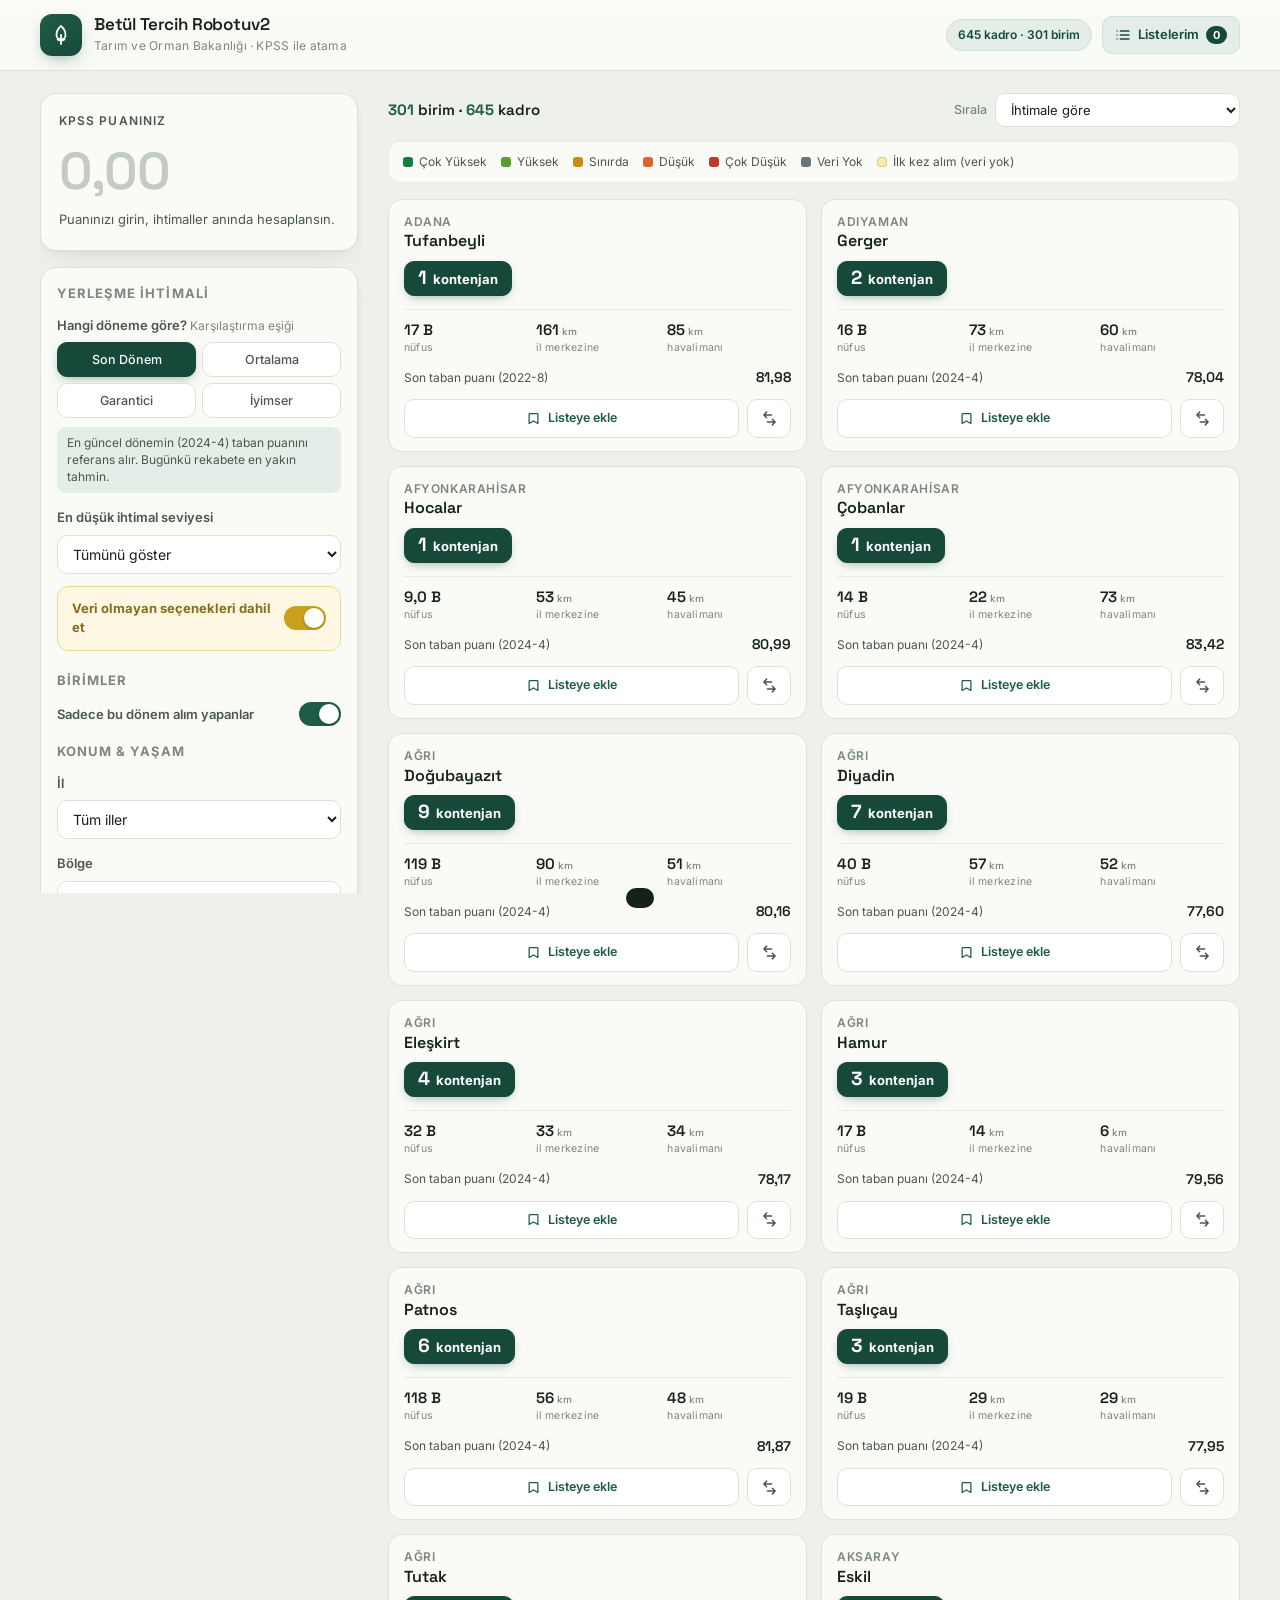
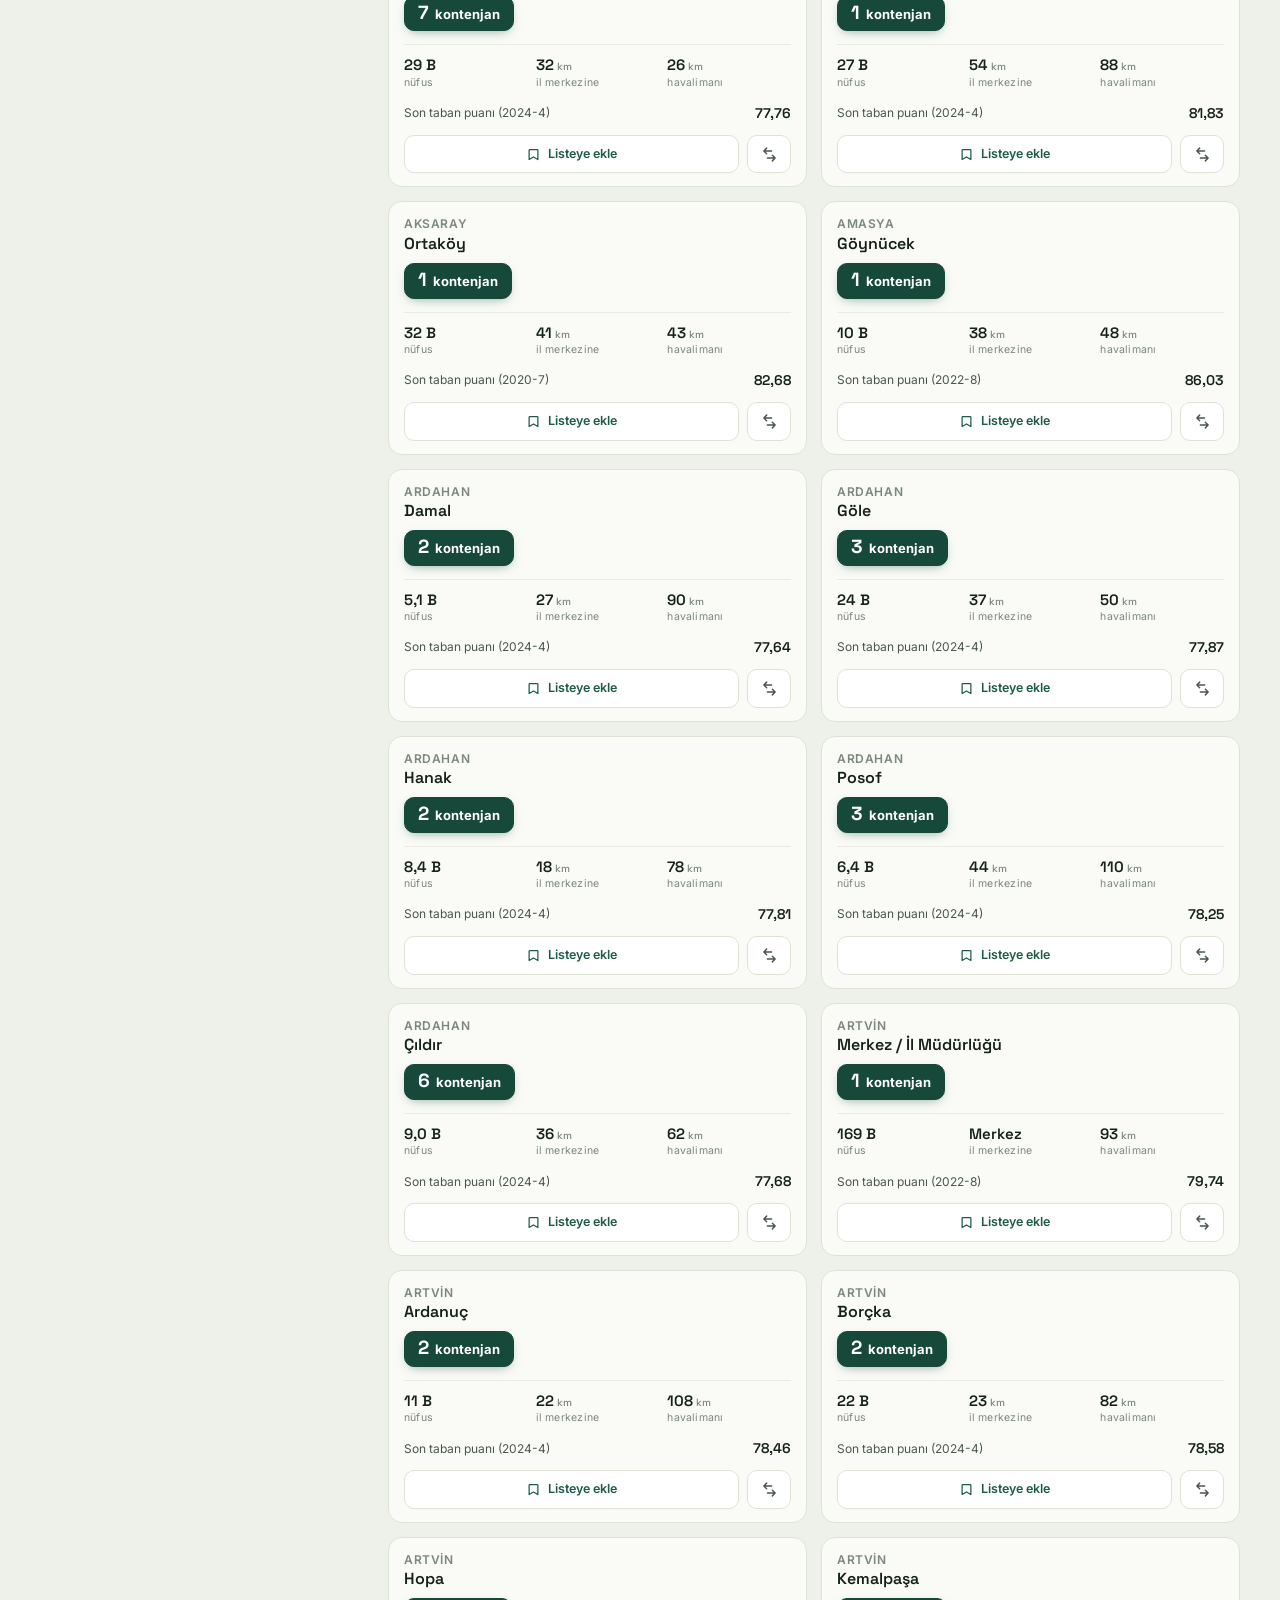
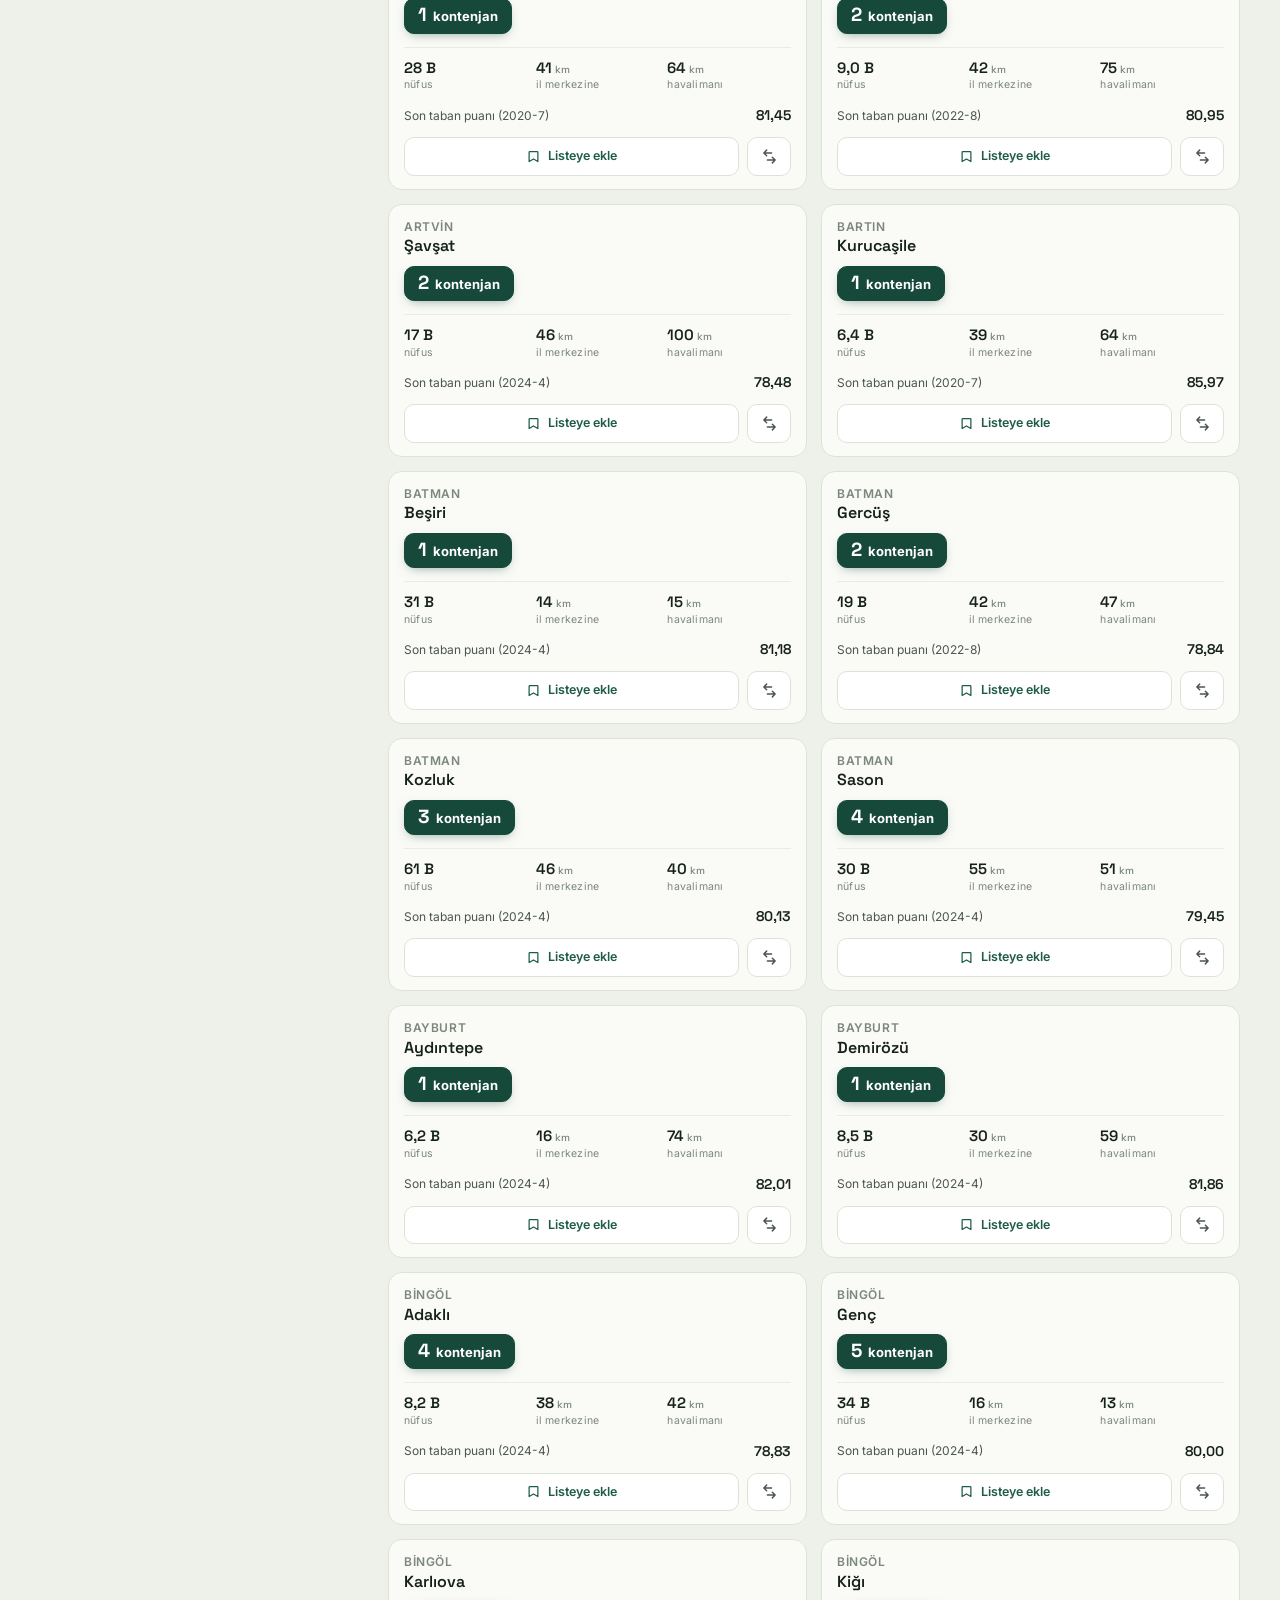
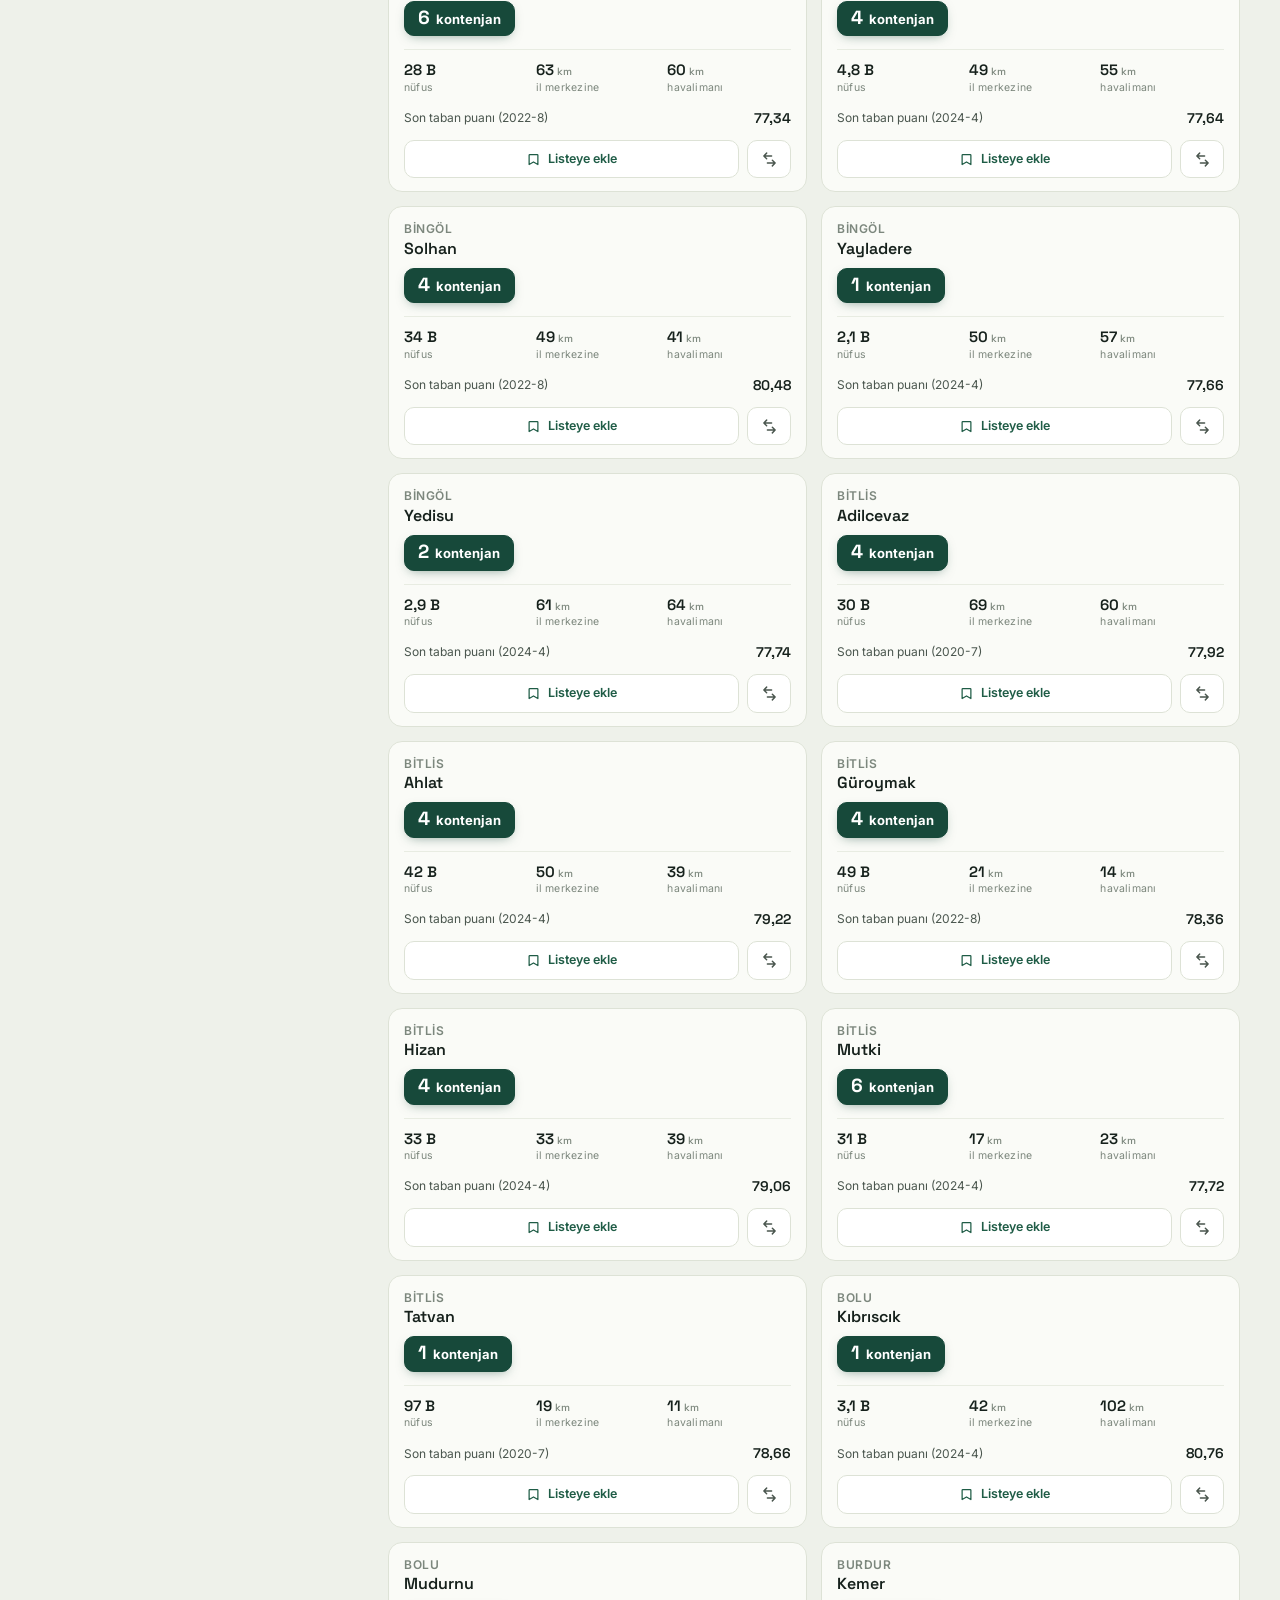
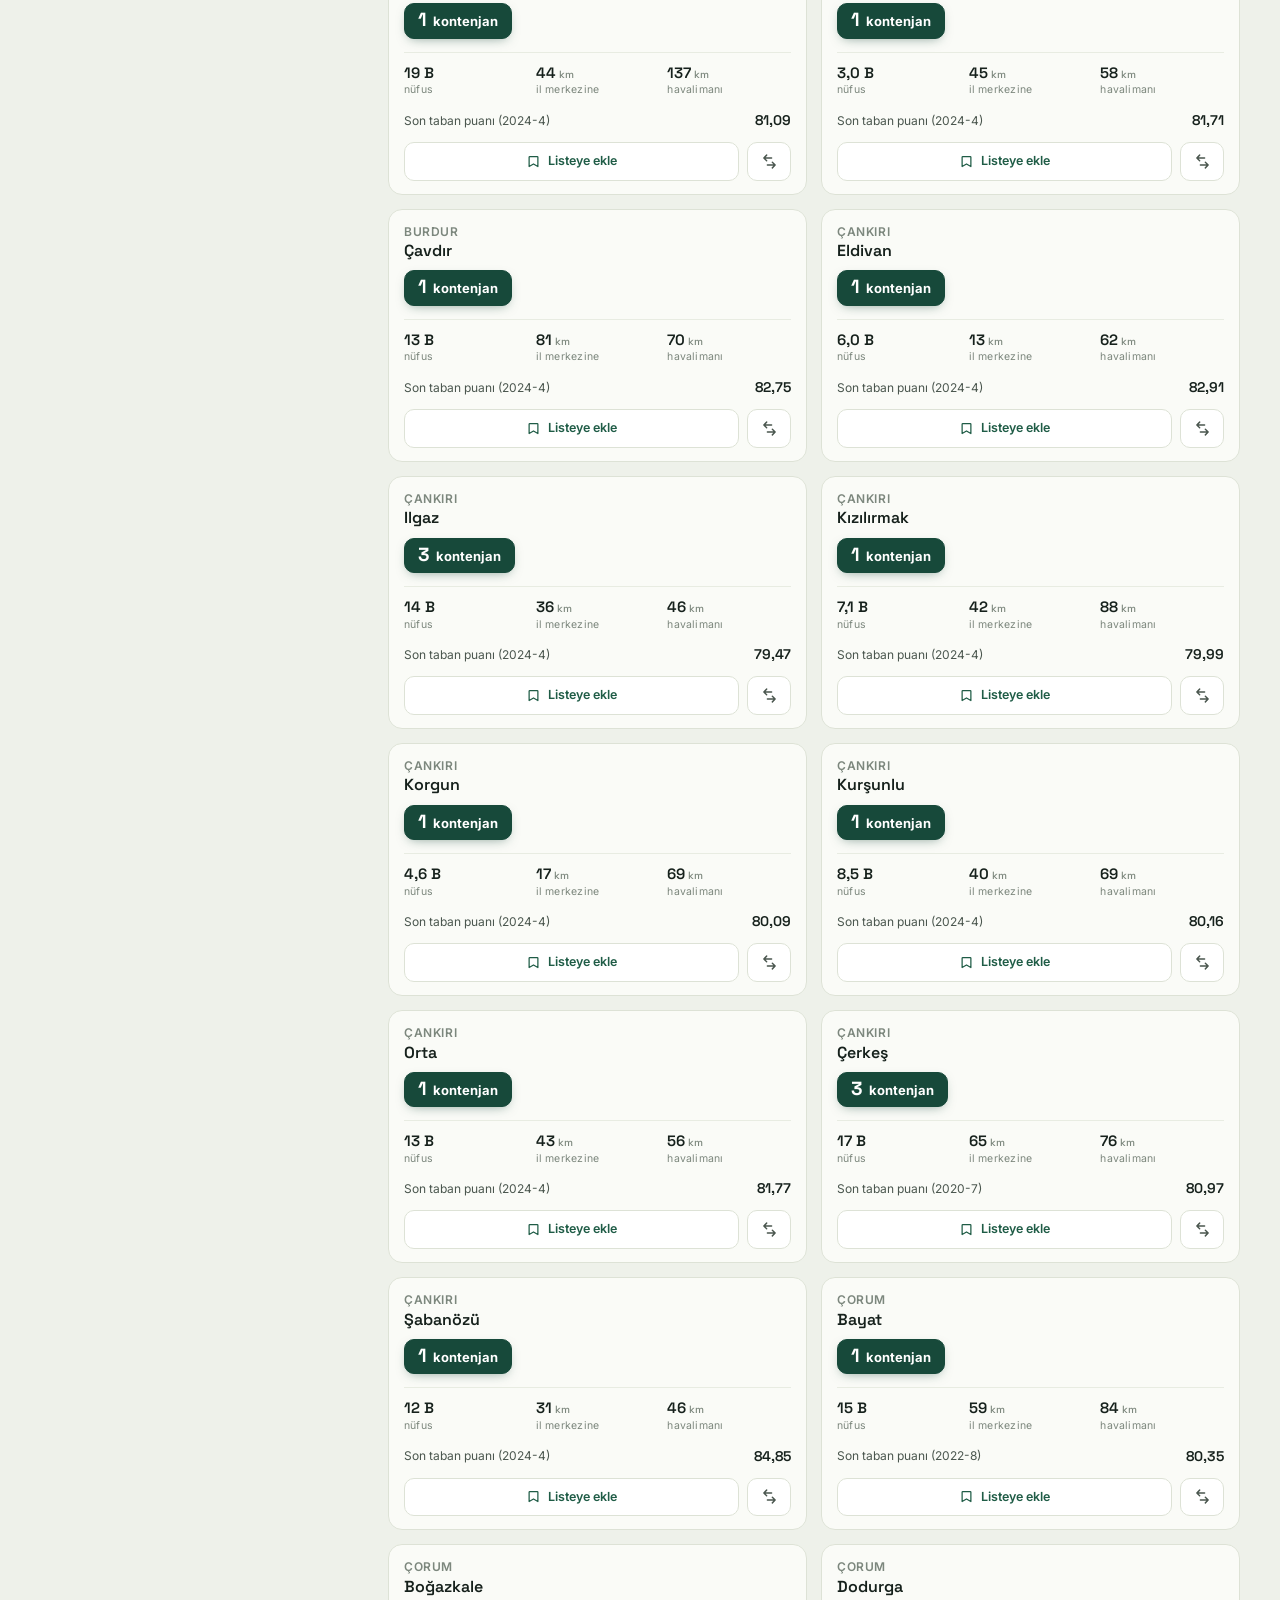
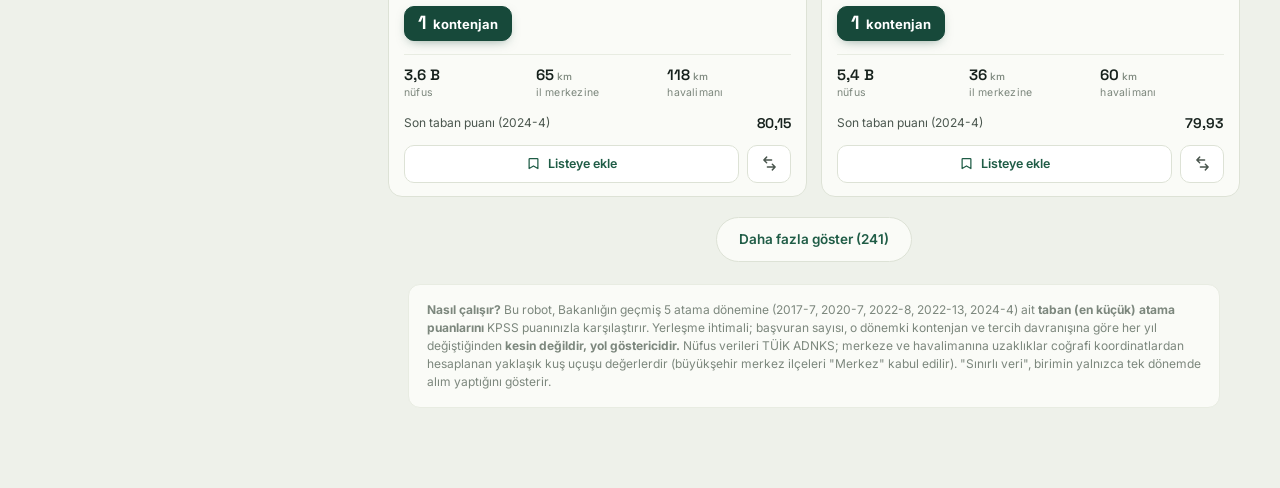
==== commit 87d7d98d: "Update brand name to 'Betül Tercih Robotuv2'" ====
--- a/index.html
+++ b/index.html
@@ -3,7 +3,7 @@
 <head>
 <meta charset="utf-8">
 <meta name="viewport" content="width=device-width, initial-scale=1, viewport-fit=cover">
-<title>Betül Tercih Robotu · Tarım ve Orman Bakanlığı</title>
+<title>Betül Tercih Robotu.v2 · Tarım ve Orman Bakanlığı</title>
 <meta name="description" content="KPSS puanına göre veteriner hekim atama tercih robotu: geçmiş atama puanları, ilçe nüfusu, merkeze ve havalimanına uzaklık, liste yönetimi ve karşılaştırma.">
 <link rel="preconnect" href="https://fonts.googleapis.com">
 <link rel="preconnect" href="https://fonts.gstatic.com" crossorigin>
@@ -19,7 +19,7 @@
           <path d="M12 3c3 2.5 4.5 5.5 4.5 9a4.5 4.5 0 0 1-9 0c0-3.5 1.5-6.5 4.5-9Z"/><path d="M12 12v9M8.5 16.5 12 18l3.5-1.5"/></svg>
       </span>
       <span class="brand">
-        <span class="bt">Betül Tercih Robotu</span>
+        <span class="bt">Betül Tercih Robotuv2</span>
         <span class="bs">Tarım ve Orman Bakanlığı · KPSS ile atama</span>
       </span>
     </a>
@@ -270,6 +270,10 @@
     : `<div class="u-score"><span class="txt">İlk kez alım</span><span class="val" style="color:#a9821f">geçmiş veri yok</span></div>`;
   const inList = Store.inAnyList(u.id);
   const inCmp = compareSet.includes(u.id);
+  const myLists = Store.listsContaining(u.id);
+  const listTagsCard = myLists.length
+    ? `<div class="u-lists">${myLists.map(l=>`<span class="ulc">${escapeHtml(l.name)}</span>`).join('')}</div>`
+    : '';
   const addBtn = u.buYilAcik
     ? `<button class="addlist${inList?' in':''}" data-id="${u.id}" type="button">
         <svg viewBox="0 0 24 24" fill="${inList?'currentColor':'none'}" stroke="currentColor" stroke-width="2" stroke-linejoin="round"><path d="M6 4h12a1 1 0 0 1 1 1v15l-7-4-7 4V5a1 1 0 0 1 1-1Z"/></svg>
@@ -283,6 +287,7 @@
       <div class="st"><span class="v">${u.havalimaniKm!=null?u.havalimaniKm+"<small> km</small>":"—"}</span><span class="k">havalimanı</span></div>
     </div>
     ${taban}
+    ${listTagsCard}
     <div class="u-foot">
       ${addBtn}
       <button class="cmpbtn${inCmp?' in':''}" data-cmp="${u.id}" type="button" title="Karşılaştırmaya ekle" aria-label="Karşılaştır">
@@ -311,9 +316,13 @@
     ["Bu dönem kontenjan", u=>u.buYilAcik?`<b>${u.buYilKontenjan}</b> kadro`:'<span class="cmuted">—</span>'],
     ["Son taban ("+ (units.find(u=>u.istatistik)?.istatistik?.sonDonem||"—") +")", u=>u.istatistik?dec(u.istatistik.sonEnKucuk):'<span class="cmuted">veri yok</span>'],
     ["Ortalama taban", u=>u.istatistik?dec(u.istatistik.ortEnKucuk):'—'],
-    ["En yüksek eşik (garantici)", u=>u.istatistik?dec(u.istatistik.enYuksekEsik):'—'],
-    ["En düşük eşik (iyimser)", u=>u.istatistik?dec(u.istatistik.enDusukEsik):'—'],
-    ["Alım yapılan dönem", u=>u.istatistik?u.istatistik.donemSayisi+(sinirliVeri(u)?' <span class="sinirli">sınırlı</span>':''):'<span class="cmuted">0</span>'],
+    ...["2017-7","2020-7","2022-8","2022-13","2024-4"].map(donem=>[donem+" · min–maks (kadro)", u=>{
+      const g=(u.gecmis||[]).find(x=>x.donem===donem);
+      if(!g||g.enKucuk==null) return '<span class="cmuted">—</span>';
+      const minv=dec(g.enKucuk), maxv=g.enBuyuk!=null?dec(g.enBuyuk):dec(g.enKucuk);
+      const kont=g.kontenjan!=null?` <span style="color:#c0392b;font-weight:700">(${g.kontenjan})</span>`:'';
+      return minv===maxv ? `${minv}${kont}` : `${minv} – ${maxv}${kont}`;
+    }]),
     [ (units[0]&&units[0].tip==='ilce'?'İlçe':'İl')+" nüfusu", u=>fmt(u.nufus)],
     ["İl nüfusu", u=>fmt(u.ilNufus)],
     ["İl merkezine", u=>u.merkezeKm===0?'Merkez':(u.merkezeKm!=null?u.merkezeKm+' km':'—')],
--- a/styles.css
+++ b/styles.css
@@ -104,8 +104,8 @@
 .switch input:checked + .toggle{background:var(--forest2)}
 .switch input:checked + .toggle::after{transform:translateX(18px)}
 
-.reset{width:100%;margin:4px 0 14px;padding:9px;border:1px dashed var(--line);background:transparent;border-radius:10px;color:var(--ink2);font:inherit;font-size:13px;font-weight:500;cursor:pointer}
-.reset:hover{border-color:var(--clay);color:var(--clay)}
+.reset{width:100%;margin:10px 0 14px;padding:11px;border:2px solid var(--clay);background:var(--clay);border-radius:10px;color:#fff;font:inherit;font-size:14px;font-weight:700;cursor:pointer;letter-spacing:.02em}
+.reset:hover{background:#b04500;border-color:#b04500;color:#fff}
 
 /* ---------- Results ---------- */
 .results-head{display:flex;align-items:center;gap:12px;flex-wrap:wrap;margin-bottom:14px}
@@ -191,6 +191,7 @@
 table.hist .cut{color:var(--forest2);font-weight:600}
 .kbilgi{font-size:13px;line-height:1.55;color:var(--ink2);background:#fff;border:1px solid var(--line2);border-radius:11px;padding:12px 14px}
 .note{font-size:12px;color:var(--muted);line-height:1.5;margin-top:14px;padding:11px 13px;background:#f4f2ec;border-radius:10px;border:1px solid #eae5da}
+.note .sinirli{font-size:13px;display:block;margin-top:7px;padding:6px 10px;background:#fdecea;border-radius:8px;border-left:3px solid #c0392b}
 .maplink{display:inline-flex;align-items:center;gap:6px;margin-top:14px;font-size:13px;font-weight:600;color:var(--forest2);text-decoration:none;padding:9px 14px;border:1px solid var(--line);border-radius:10px}
 .maplink:hover{background:var(--forest-soft)}
 
@@ -271,7 +272,7 @@
 .unit.verisiz .u-name .il{color:#9a7d24}
 
 /* --- sınırlı veri etiketi --- */
-.sinirli{color:#c0392b;font-weight:700;font-size:.82em;margin-left:2px;letter-spacing:0}
+.sinirli{color:#c0392b;font-weight:800;font-size:1.2em;margin-left:3px;letter-spacing:0;vertical-align:middle}
 
 /* --- listeye ekle (kart) --- */
 .addlist{margin-top:11px;width:100%;display:flex;align-items:center;justify-content:center;gap:7px;
@@ -293,6 +294,14 @@
 .btn-list{background:#fff;color:var(--forest2);border-color:var(--line)}
 .btn-list:hover{border-color:var(--forest2);background:var(--forest-soft)}
 .btn-list.in{background:var(--forest-soft);border-color:#cfe0d6}
+/* haritada gör — alt konumlu tam genişlik link */
+.btn-map-bottom{display:flex;align-items:center;justify-content:center;gap:8px;width:100%;margin:18px 0 4px;padding:12px;border-radius:12px;border:none;background:var(--forest2);color:#fff;font:inherit;font-size:14px;font-weight:600;text-decoration:none;box-sizing:border-box;transition:.15s}
+.btn-map-bottom:hover{background:#256a50}
+.btn-map-bottom svg{width:17px;height:17px;flex:none}
+/* liste etiketleri — modal aksiyon satırı altı */
+.m-list-tags{display:flex;flex-wrap:wrap;align-items:center;gap:6px;margin-top:10px;padding:9px 12px;background:#f4f9f6;border:1px solid #cfe0d6;border-radius:11px;font-size:12.5px;color:var(--forest2)}
+.m-list-tags svg{flex:none;opacity:.7}
+.mlt-chip{background:#d6ede3;color:#1e5940;padding:3px 10px;border-radius:20px;font-weight:600;font-size:12px;white-space:nowrap;max-width:180px;overflow:hidden;text-overflow:ellipsis}
 
 /* --- modal fact geniş --- */
 .fact.wide{grid-column:1/-1;margin-top:14px}
@@ -555,16 +564,35 @@
 .tact svg{width:15px;height:15px}
 .tact.map:hover{border-color:var(--forest);color:var(--forest);background:var(--forest-soft)}
 .tact.rem:hover{border-color:#e3a89f;color:#c0392b;background:#fbe7e4}
+.c-prefn{font-weight:600;color:var(--ink2)}
+.c-prefn.hl{color:var(--forest);background:var(--forest-soft)}
 .lm-hint{font-size:12px;color:var(--muted);margin-top:12px;line-height:1.5}
 .lm-empty{text-align:center;padding:60px 20px;color:var(--muted)}
 .lm-empty h3{font-family:"Space Grotesk";font-size:19px;color:var(--ink2);margin-bottom:8px}
 .lm-empty p{font-size:14px;line-height:1.6;max-width:420px;margin:0 auto}
 .lm-empty a{color:var(--forest2);font-weight:600}
 
+/* tercih haritası */
+.lm-mapwrap{margin-top:22px;padding-top:18px;border-top:1px solid var(--line2)}
+.lm-map-h{margin-bottom:10px}
+.lm-map-h h3{font-family:"Space Grotesk";font-size:15.5px;font-weight:600;color:var(--ink);margin:0 0 3px}
+.lm-map-sub{font-size:12px;color:var(--muted)}
+.trmap-svg{width:100%;height:auto;max-height:420px;display:block;background:var(--forest-soft);border:1px solid var(--line2);border-radius:12px}
+.trmap-p{fill:#dbe6dd;stroke:#b9c9bd;stroke-width:.6}
+.trmap-m{cursor:pointer}
+.trmap-m circle{transition:r .12s}
+.trmap-m:hover circle,.trmap-m:focus circle{r:9.5;stroke-width:1.8}
+.trmap-m text{pointer-events:none;font-family:"Space Grotesk",sans-serif}
+
 /* toplu işlem çubuğu */
 .bulkbar{position:fixed;left:50%;bottom:20px;transform:translate(-50%,120%);display:flex;align-items:center;gap:10px;
   background:#16211c;color:#fff;padding:10px 12px 10px 18px;border-radius:14px;box-shadow:0 16px 40px -10px rgba(0,0,0,.5);z-index:60;transition:.22s;flex-wrap:wrap;max-width:94vw}
 .bulkbar.on{transform:translate(-50%,0)}
+/* toast bildirimi */
+.toast{position:fixed;bottom:90px;left:50%;transform:translateX(-50%) translateY(20px);background:#16211c;color:#fff;padding:12px 22px;border-radius:12px;font-size:14px;font-weight:600;box-shadow:0 8px 28px rgba(0,0,0,.35);z-index:200;opacity:0;pointer-events:none;transition:opacity .22s,transform .22s;white-space:nowrap}
+.toast.show{opacity:1;transform:translateX(-50%) translateY(0)}
+.toast.ok{border-left:4px solid #3bbf7a}
+.toast.del{border-left:4px solid #e05d4b}
 .bb-count{font-size:13px;font-weight:700;white-space:nowrap}
 .bb-sel{font:inherit;font-size:13px;padding:8px 10px;border-radius:9px;border:none;background:#2b3a32;color:#fff;max-width:150px}
 .bb-act{font:inherit;font-size:13px;font-weight:700;padding:9px 13px;border:none;border-radius:9px;cursor:pointer;color:#fff}
@@ -596,6 +624,10 @@
   .lm-table tbody tr.verisiz{background:#fdf8e6!important;-webkit-print-color-adjust:exact;print-color-adjust:exact}
   .tn-ad{font-size:9.5px}.tn-il{font-size:7.5px}
   .lm-table tbody tr{page-break-inside:avoid}
+  .lm-mapwrap{margin:0;padding:0;border-top:none;break-before:page;page-break-before:always;break-inside:avoid;page-break-inside:avoid}
+  .lm-map-h h3{font-size:13px}
+  .lm-map-sub{font-size:9px}
+  .trmap-svg{width:100%;max-height:none;border-color:#bbb;-webkit-print-color-adjust:exact;print-color-adjust:exact}
 }
 
 /* liste sayfası responsive */
@@ -624,6 +656,9 @@
 
 /* kart footer + karşılaştır butonu */
 .u-foot{display:flex;gap:8px;margin-top:11px;align-items:stretch}
+/* kart üzerinde liste etiketleri */
+.u-lists{display:flex;flex-wrap:wrap;gap:5px;margin-top:9px;margin-bottom:-2px}
+.ulc{background:#d6ede3;color:#1e5940;padding:2px 9px;border-radius:20px;font-size:11px;font-weight:600;white-space:nowrap;max-width:140px;overflow:hidden;text-overflow:ellipsis}
 .u-foot .addlist{margin-top:0;flex:1;width:auto}
 .noadd{flex:1;display:flex;align-items:center;justify-content:center;font-size:12px;color:#b04a3c;background:rgba(255,255,255,.6);border:1px dashed #e3a89f;border-radius:10px;padding:9px;font-weight:600}
 .cmpbtn{flex:none;width:44px;display:grid;place-items:center;border:1px solid var(--line);background:#fff;border-radius:10px;color:var(--ink2);cursor:pointer;transition:.12s}
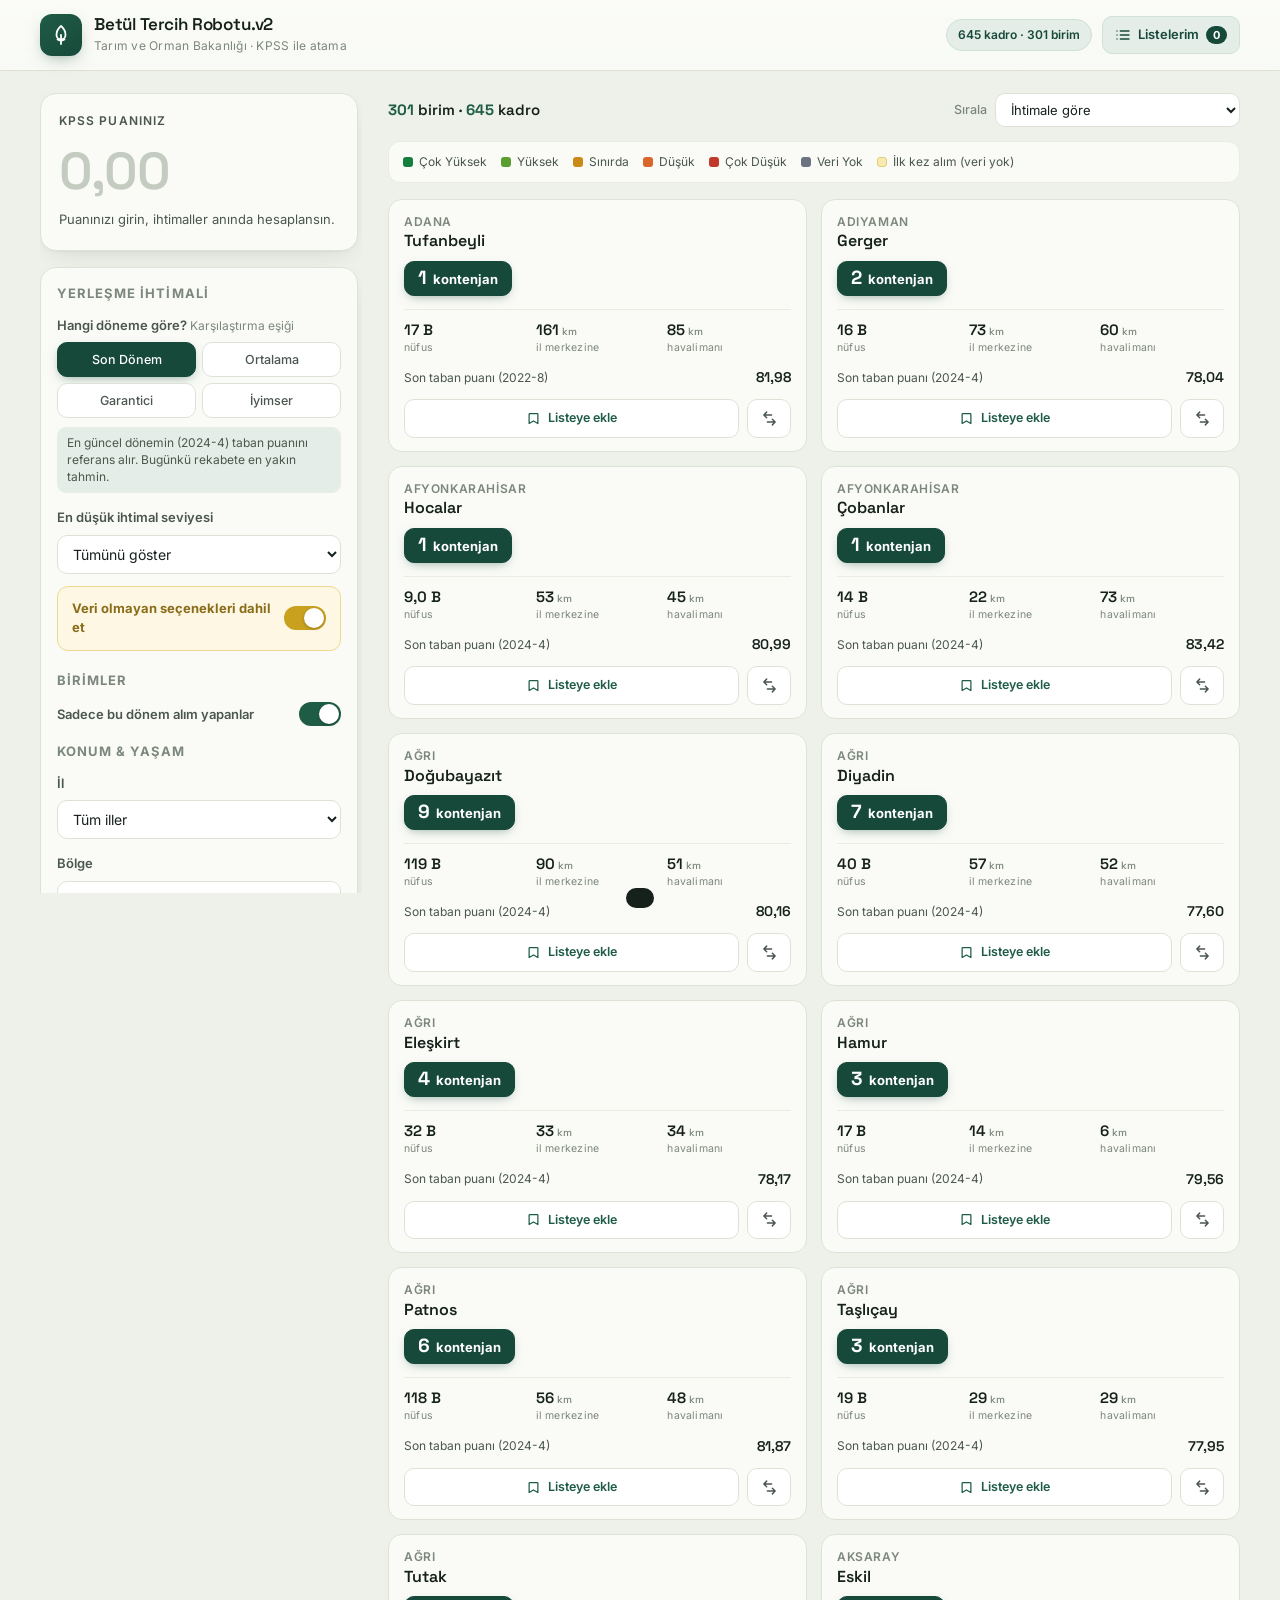
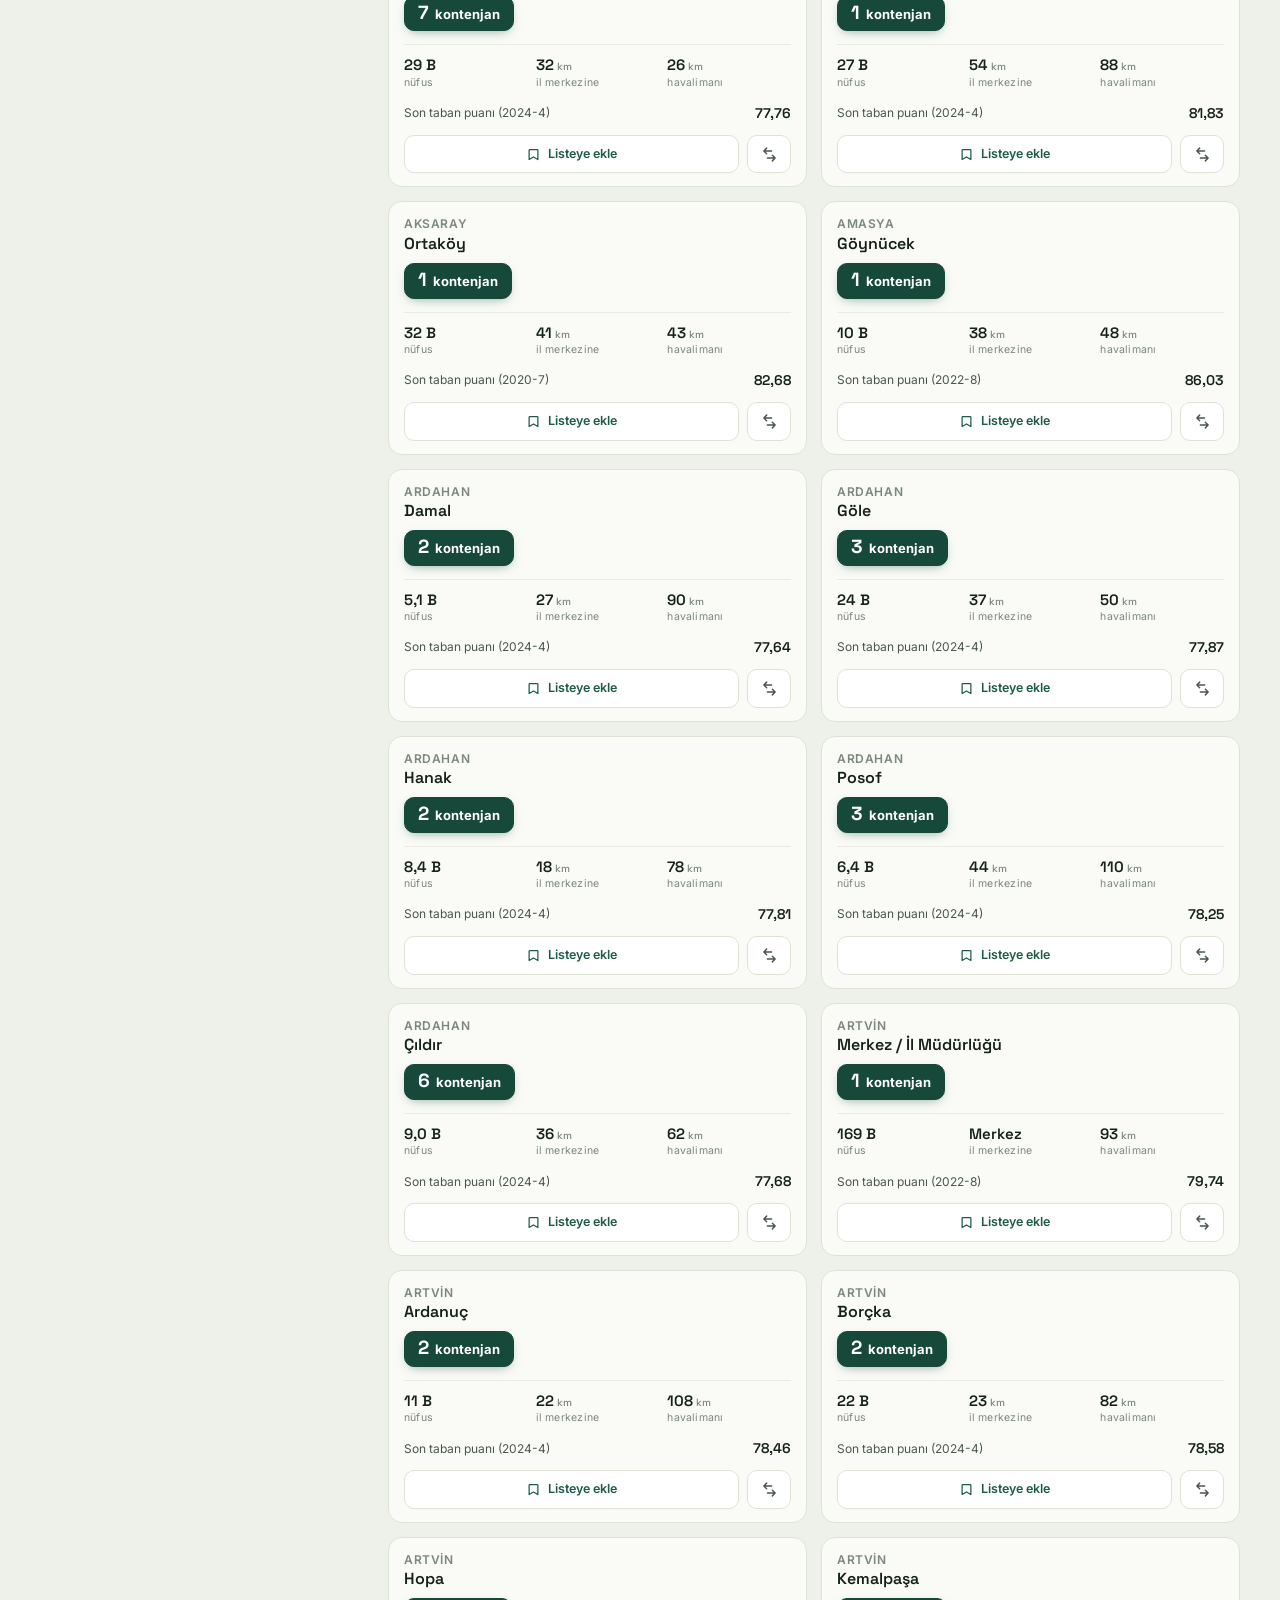
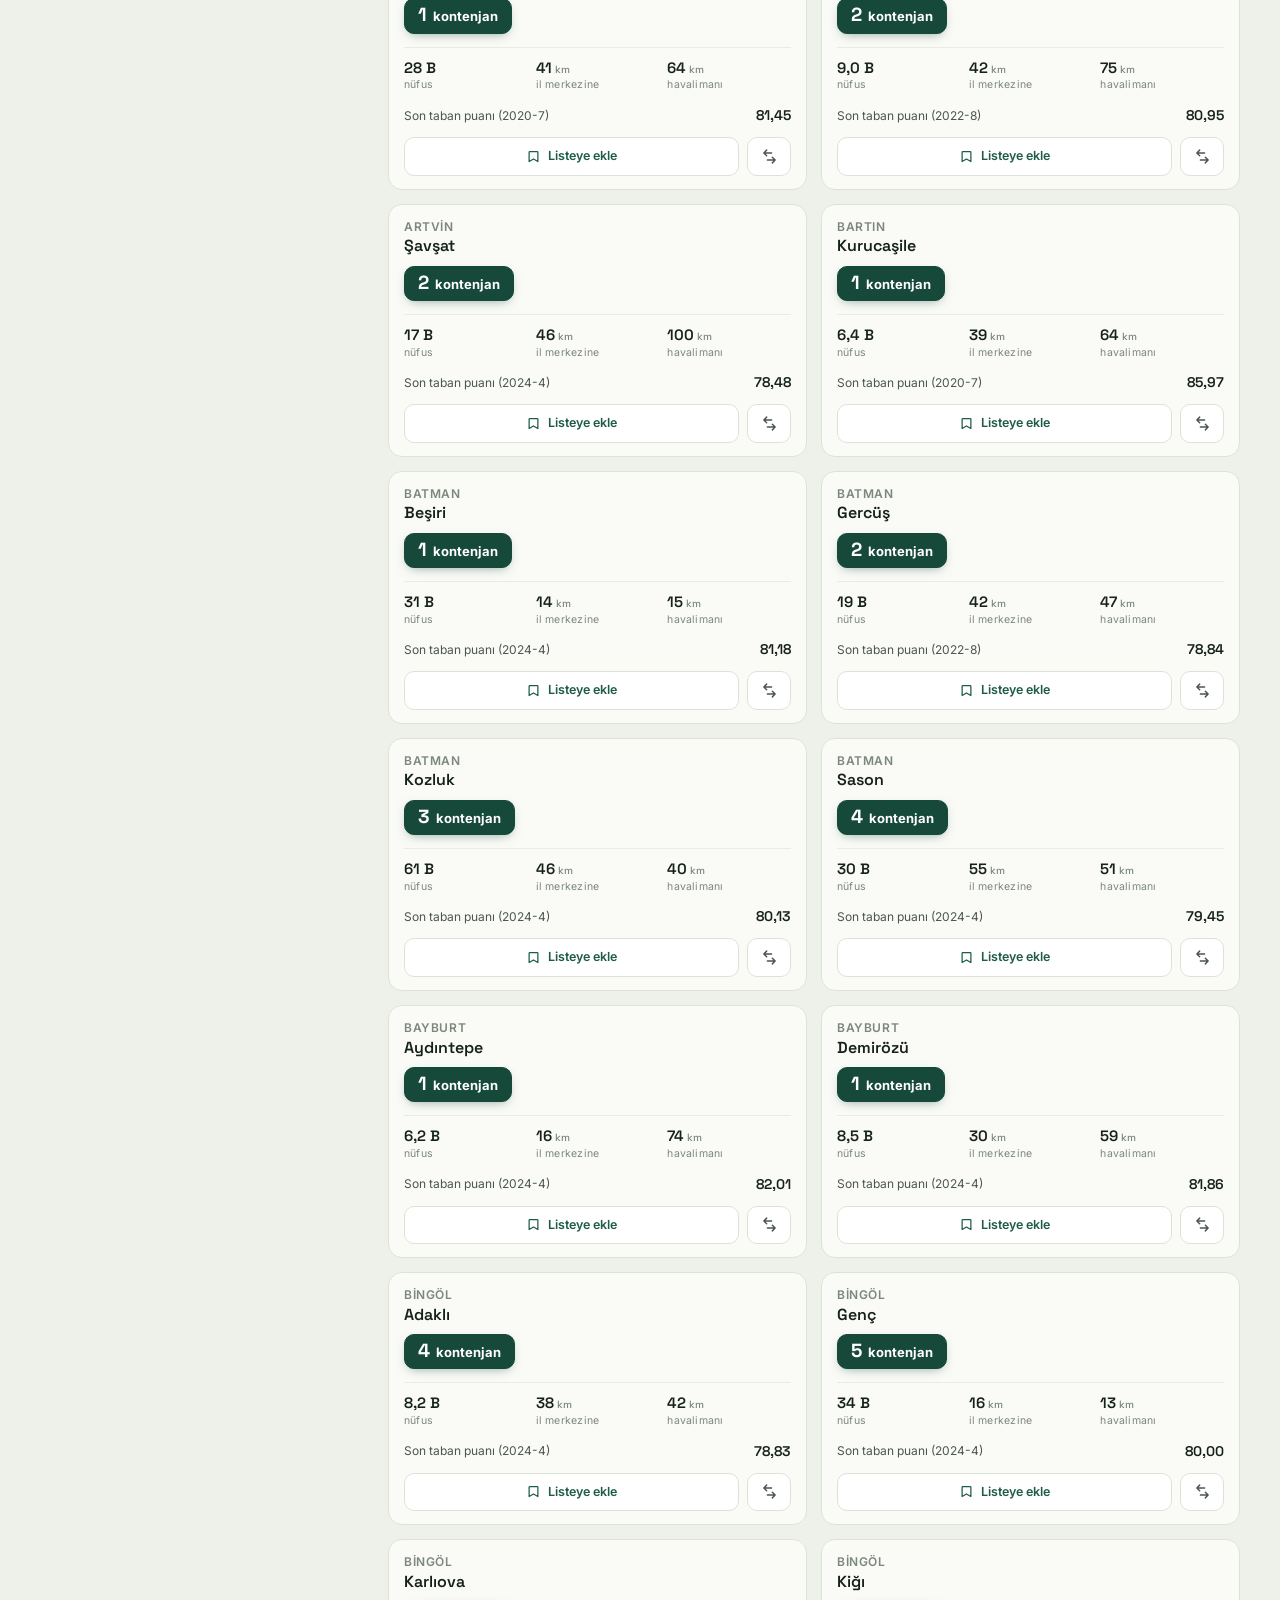
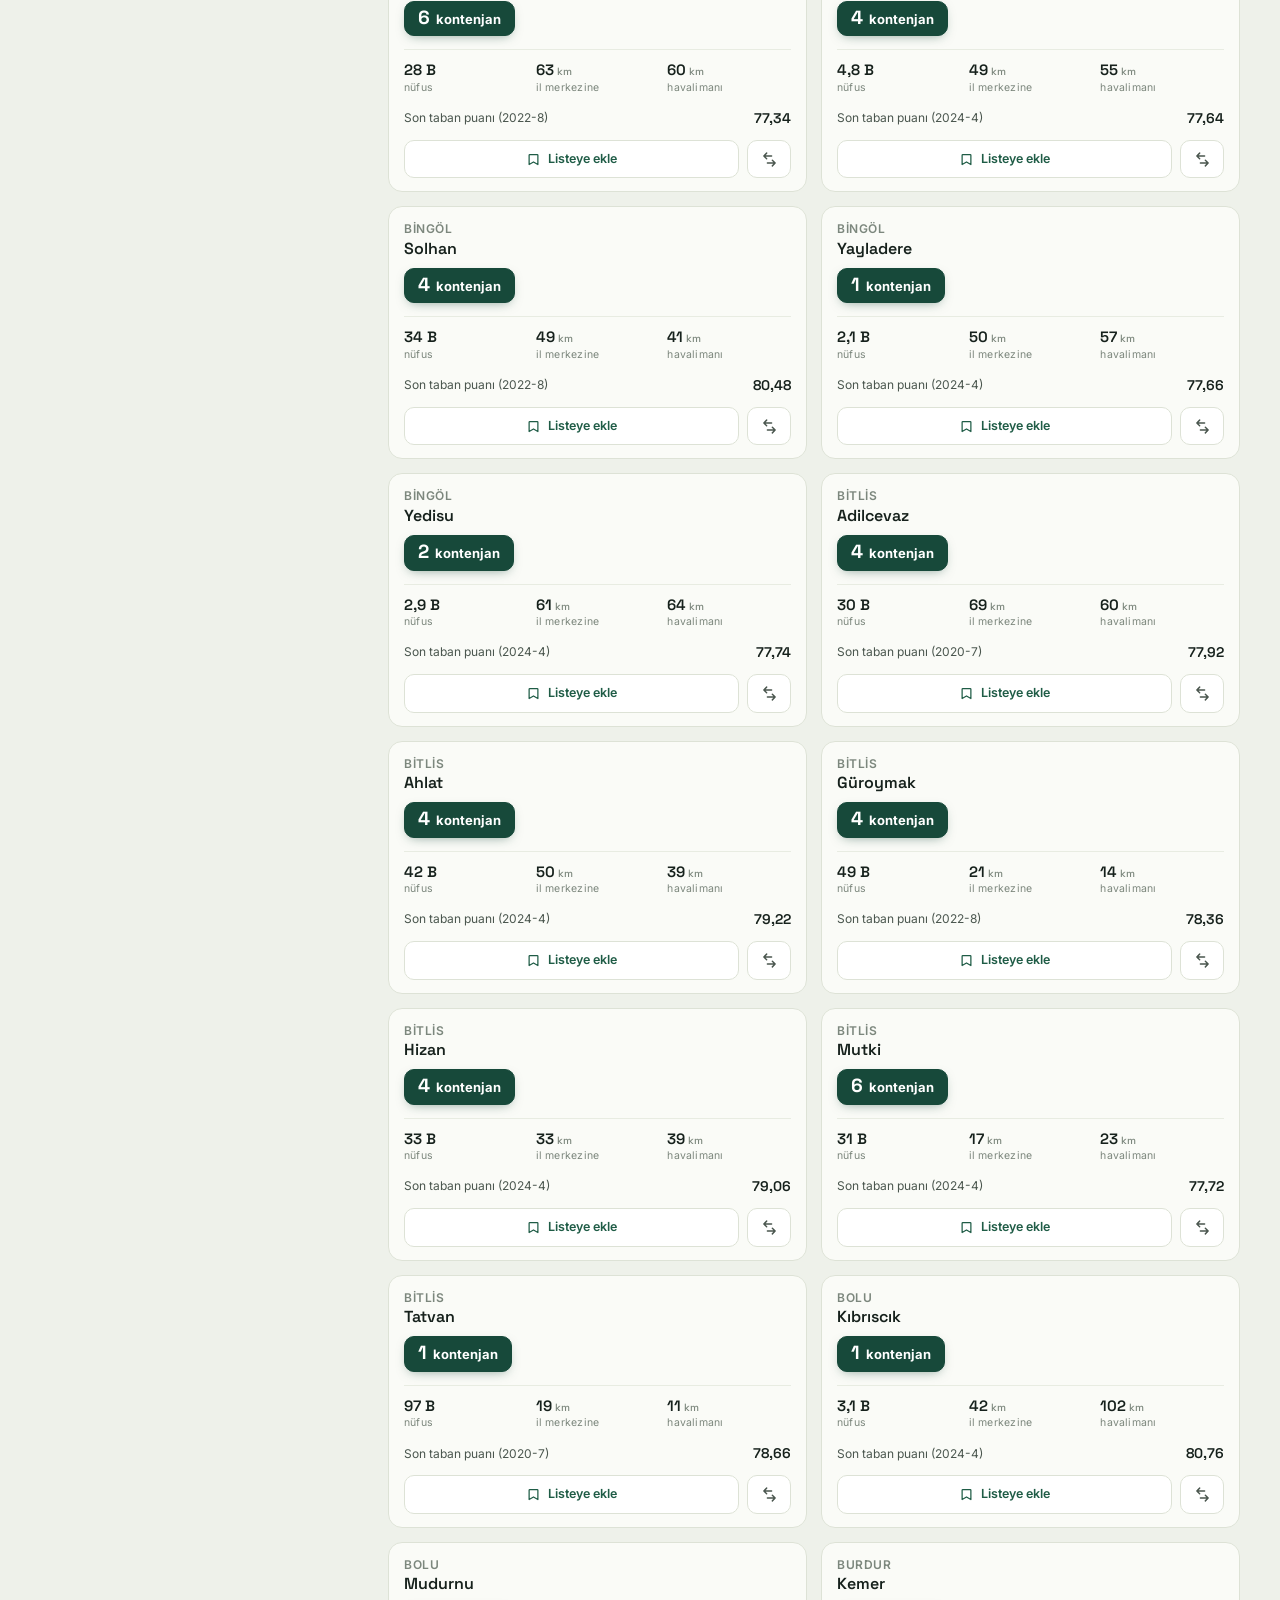
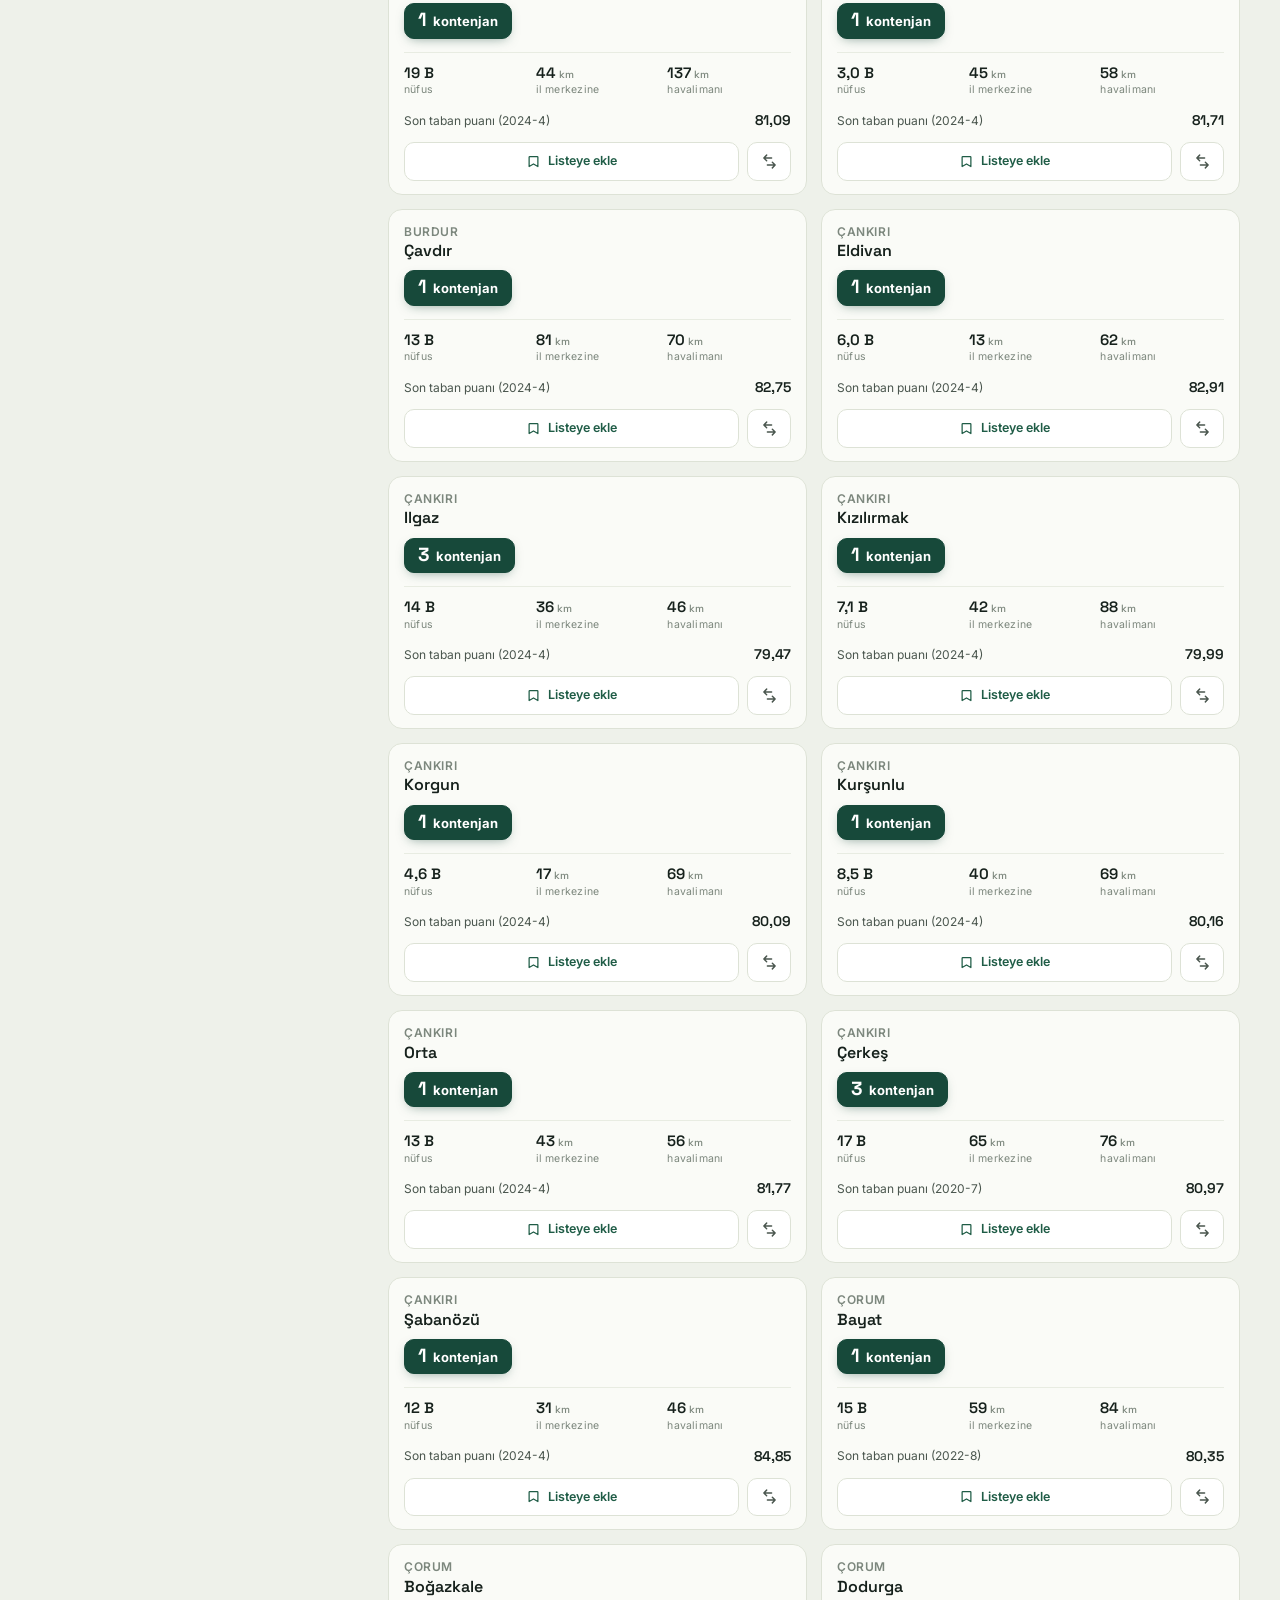
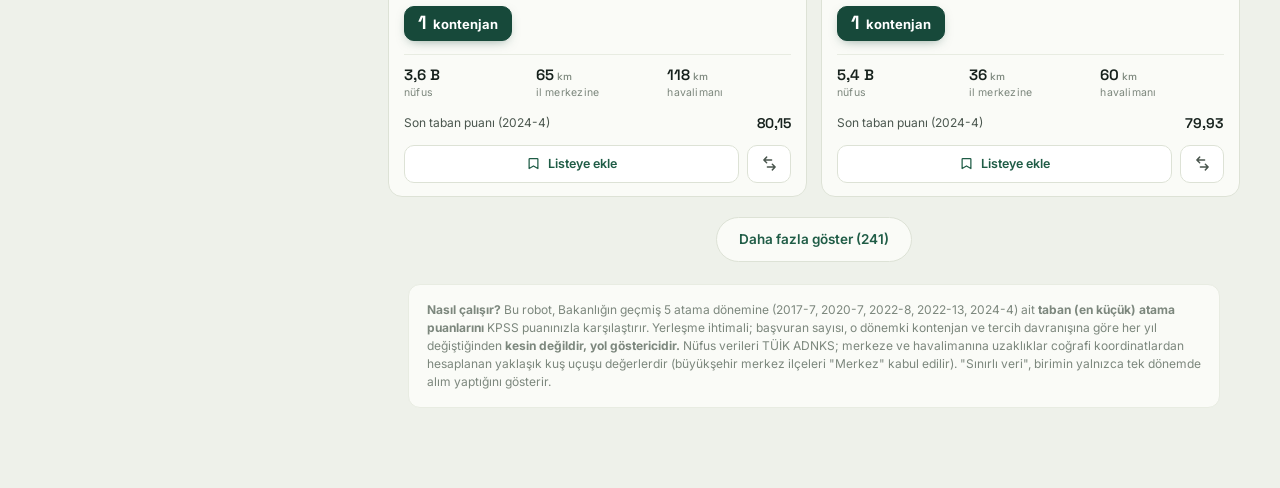
==== commit ecd2d2e6: "Update index.html" ====
--- a/index.html
+++ b/index.html
@@ -19,7 +19,7 @@
           <path d="M12 3c3 2.5 4.5 5.5 4.5 9a4.5 4.5 0 0 1-9 0c0-3.5 1.5-6.5 4.5-9Z"/><path d="M12 12v9M8.5 16.5 12 18l3.5-1.5"/></svg>
       </span>
       <span class="brand">
-        <span class="bt">Betül Tercih Robotuv2</span>
+        <span class="bt">Betül Tercih Robotu.v2</span>
         <span class="bs">Tarım ve Orman Bakanlığı · KPSS ile atama</span>
       </span>
     </a>
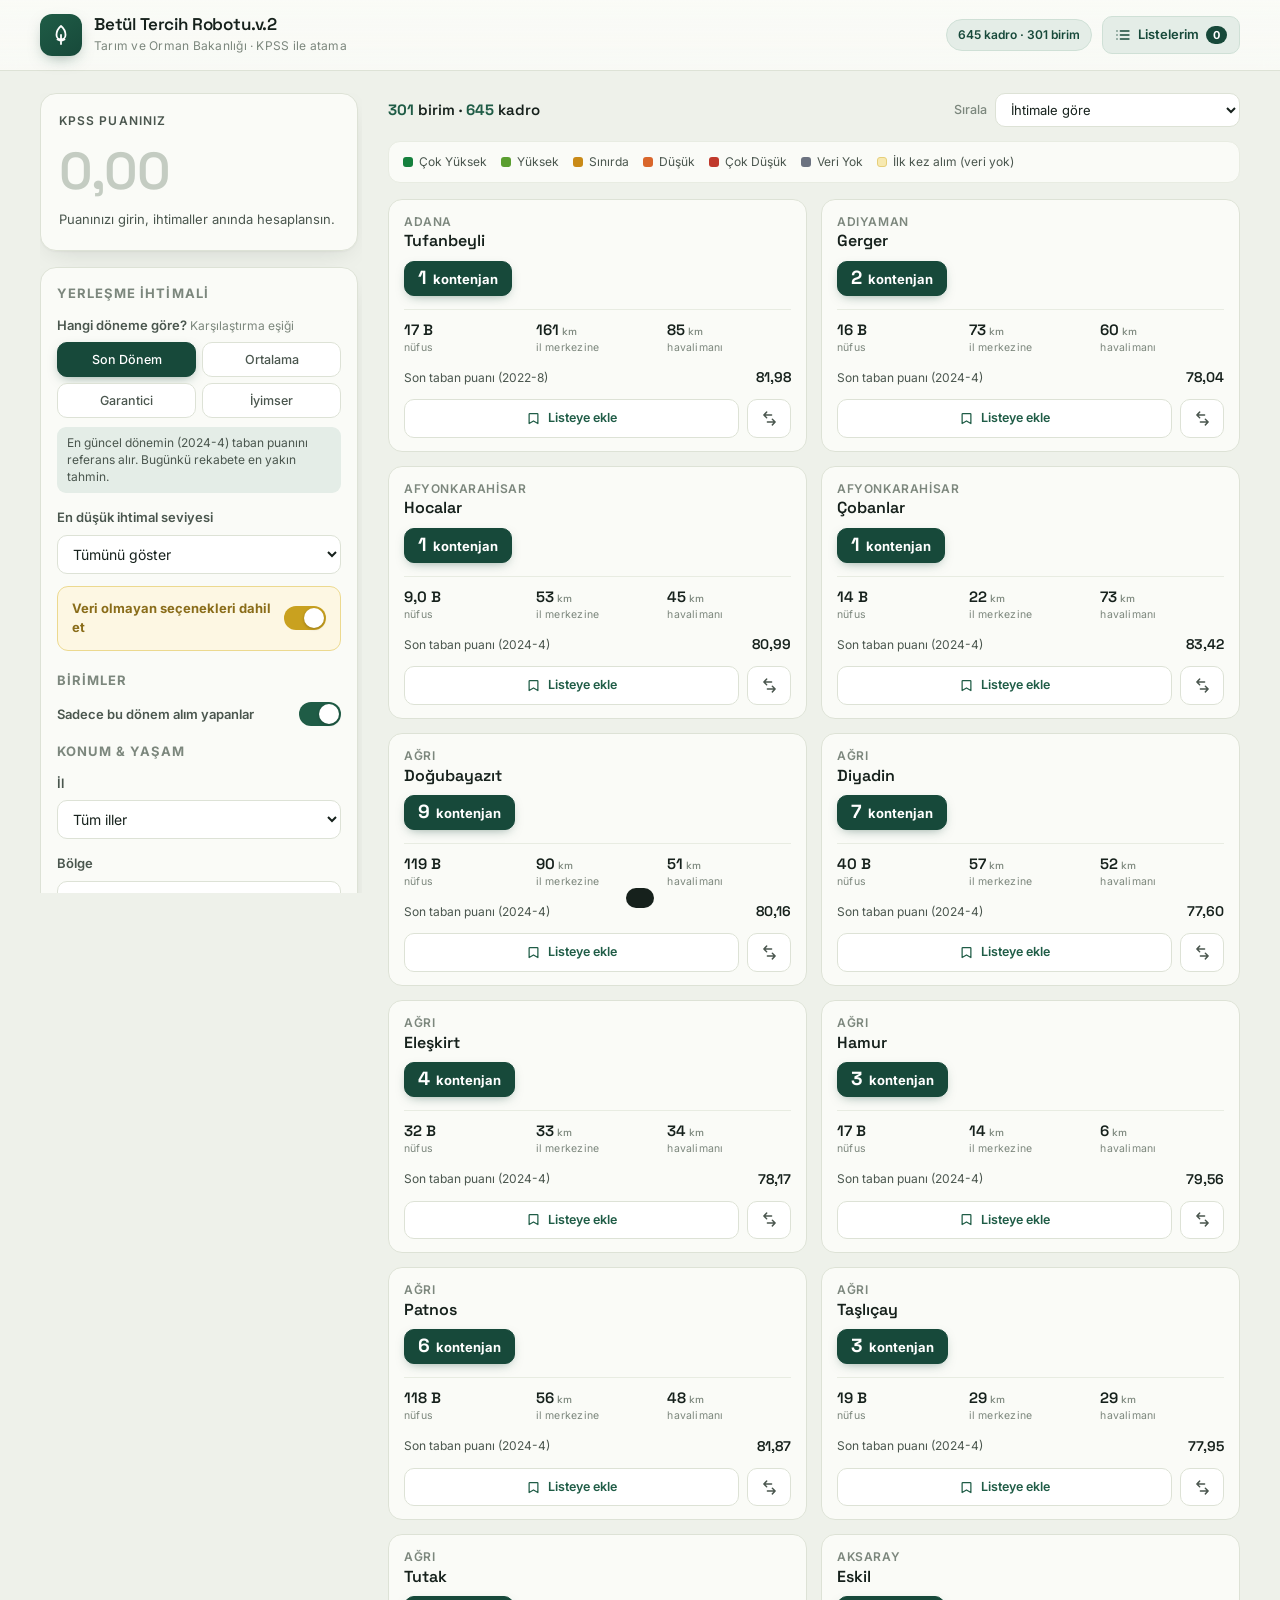
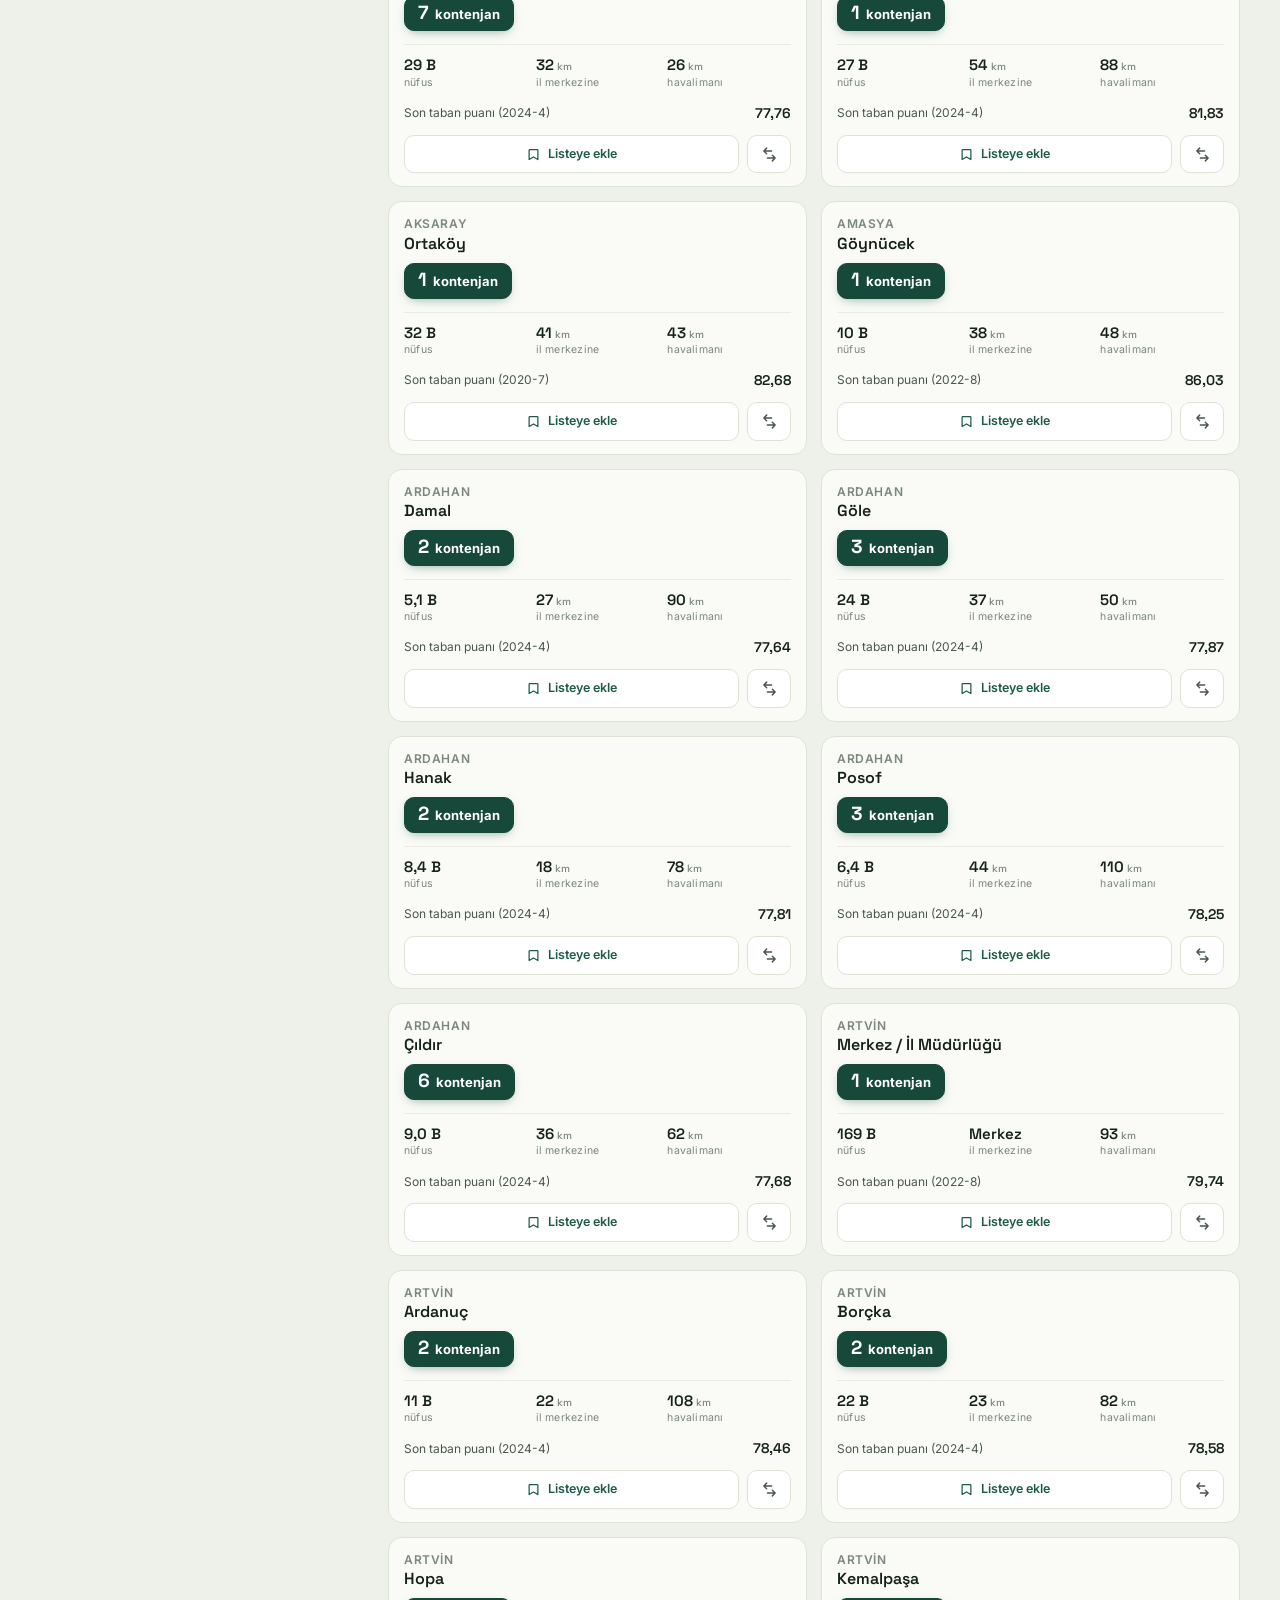
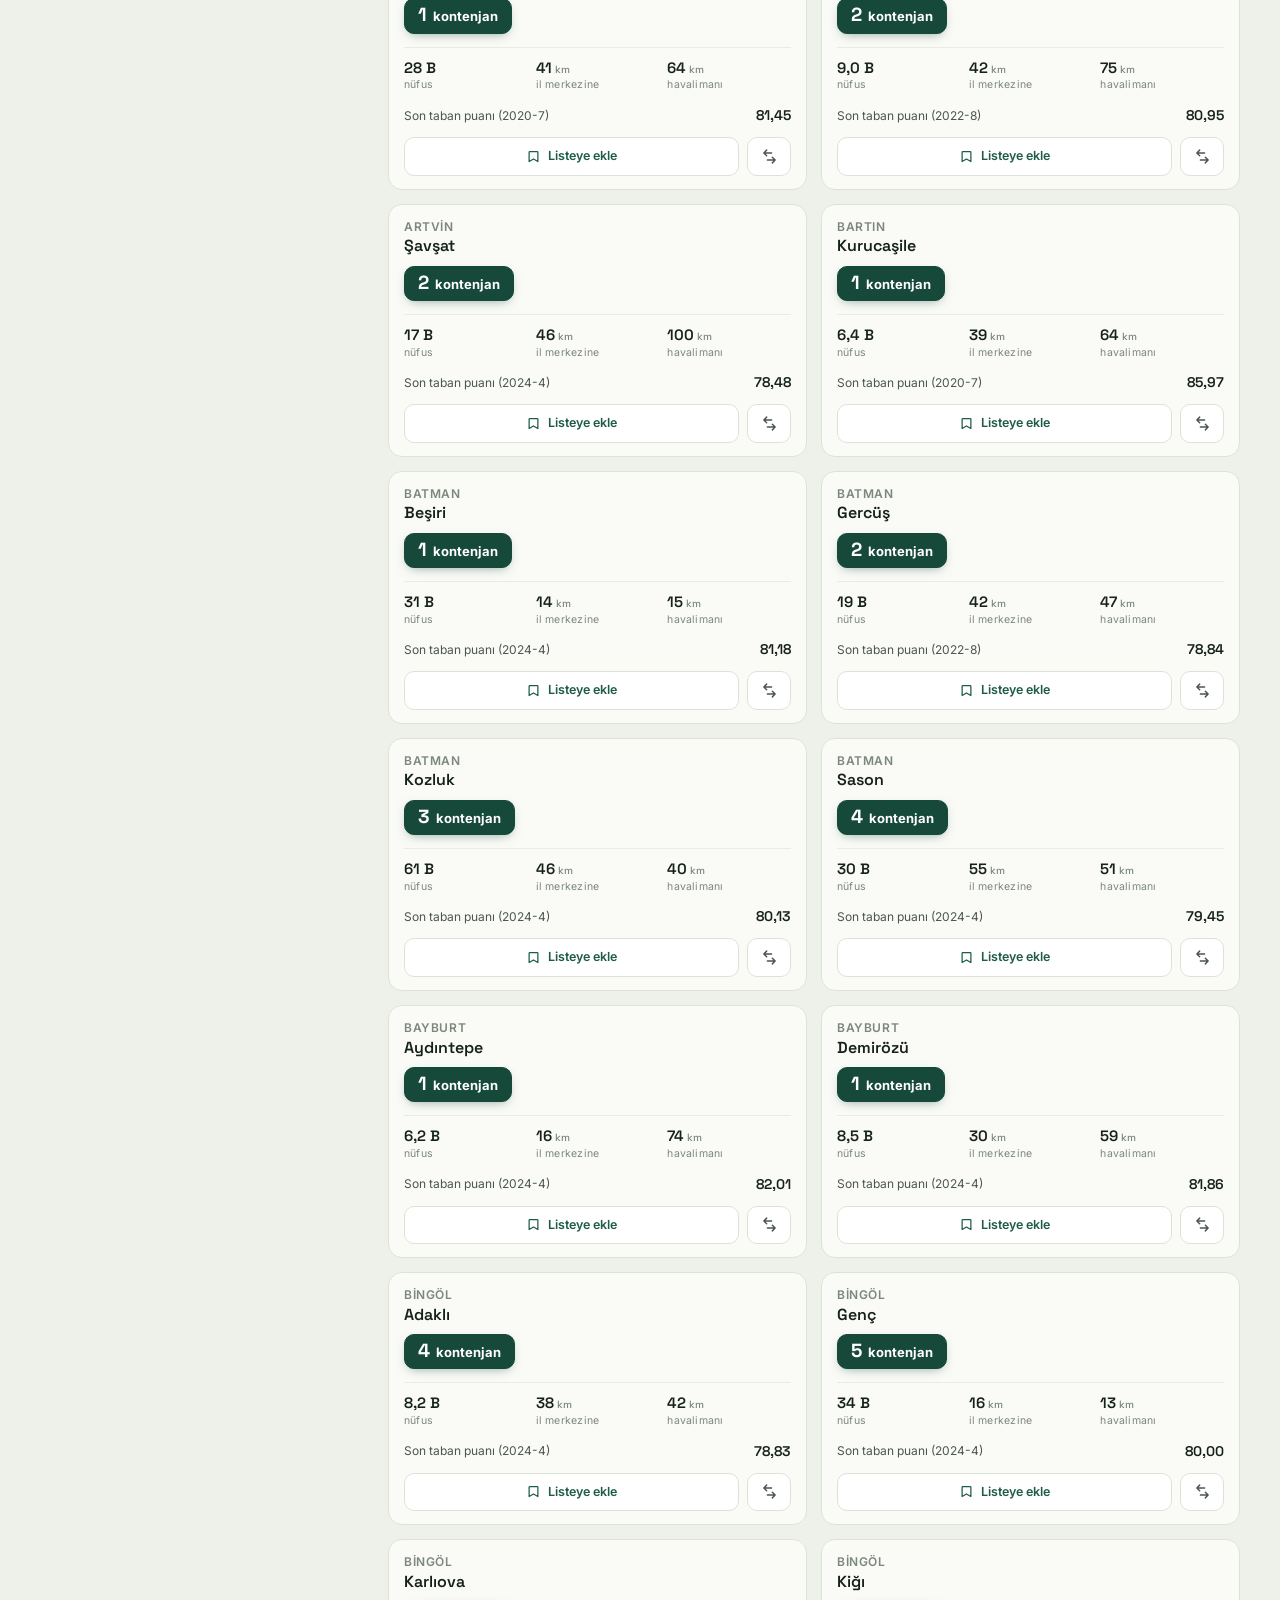
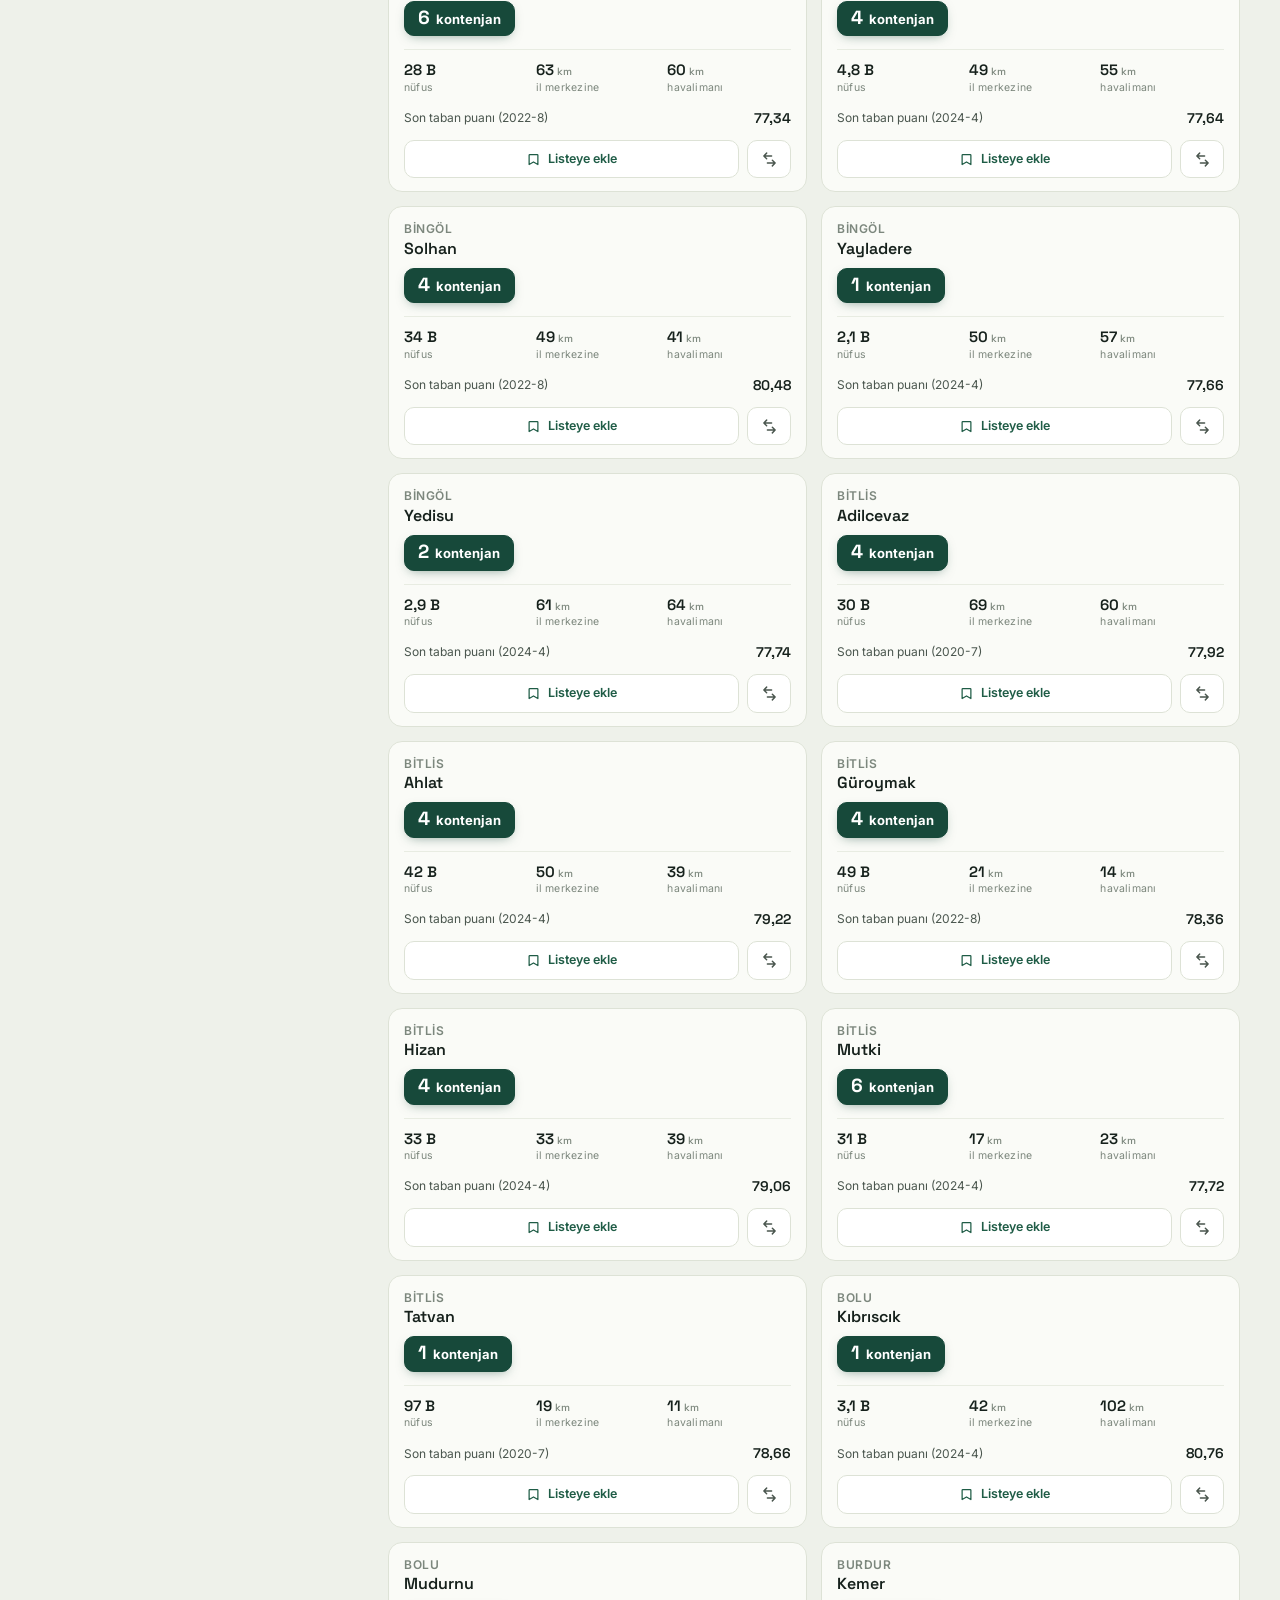
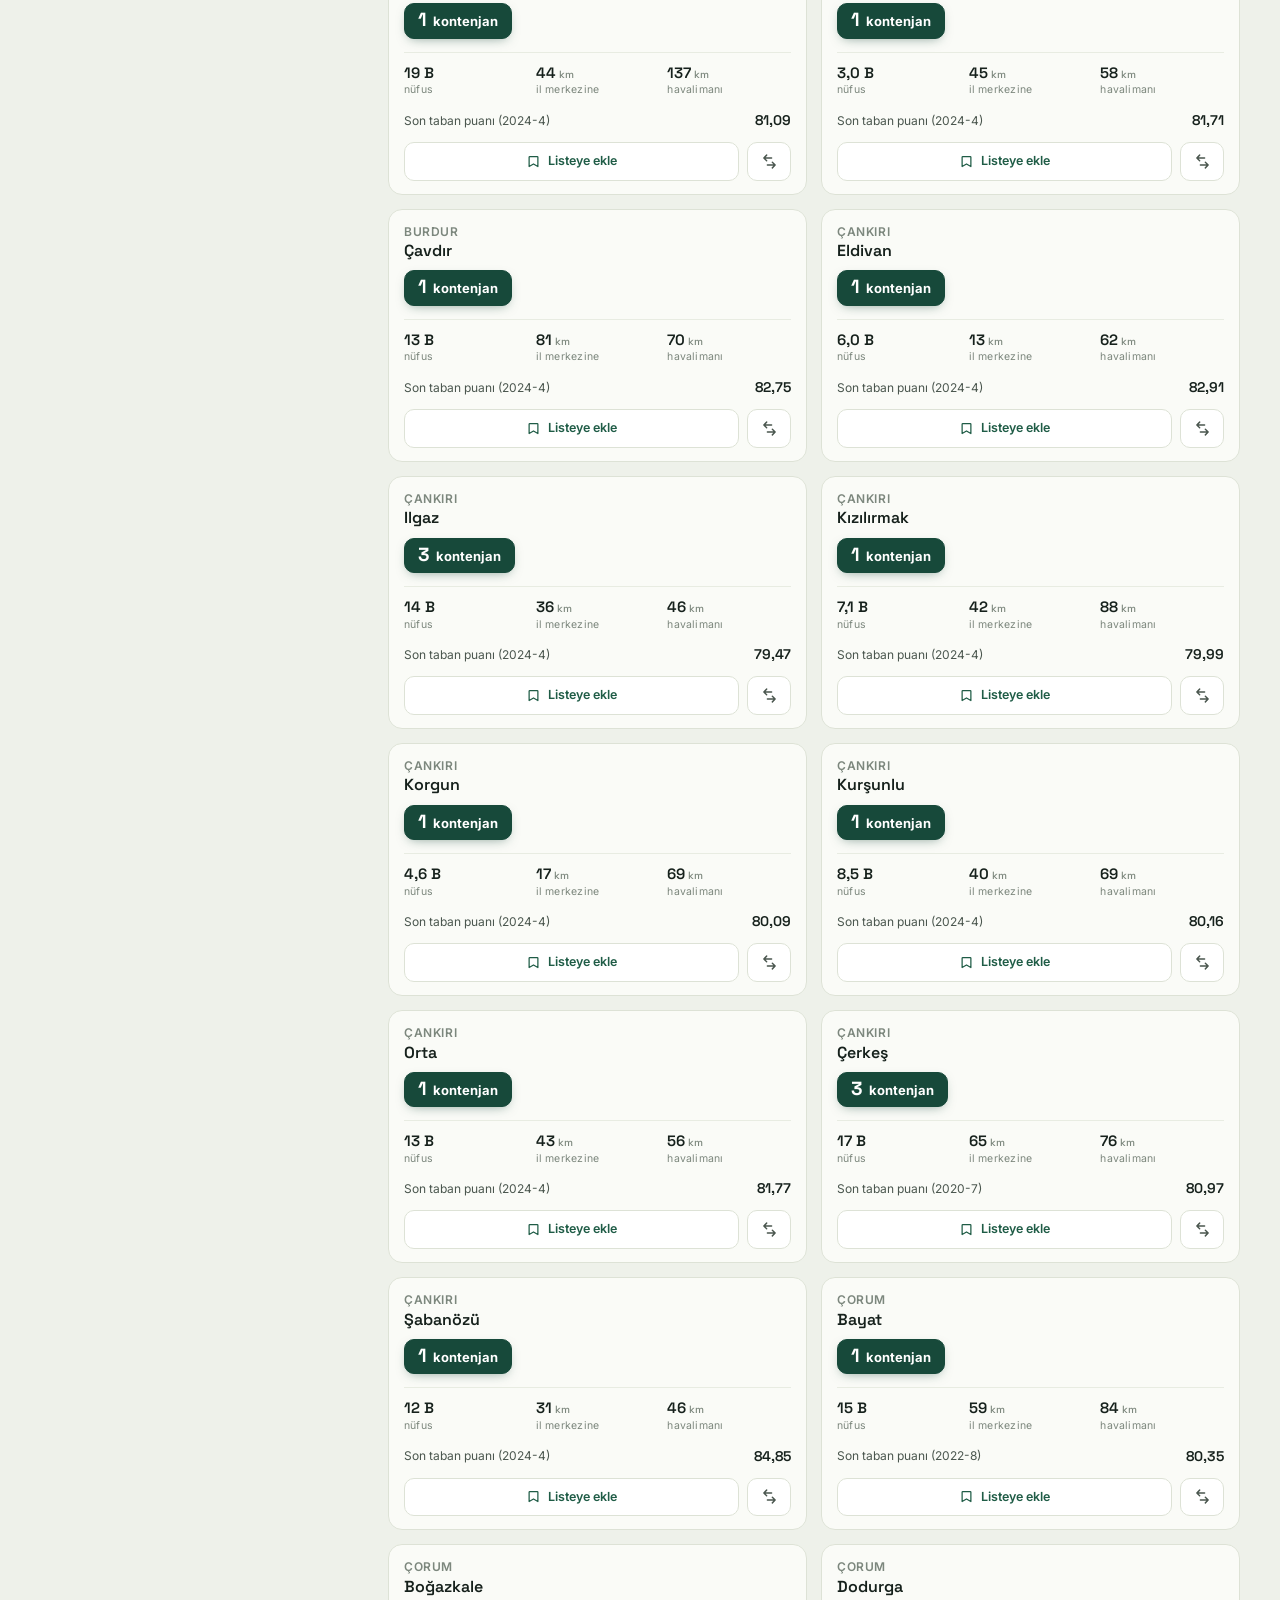
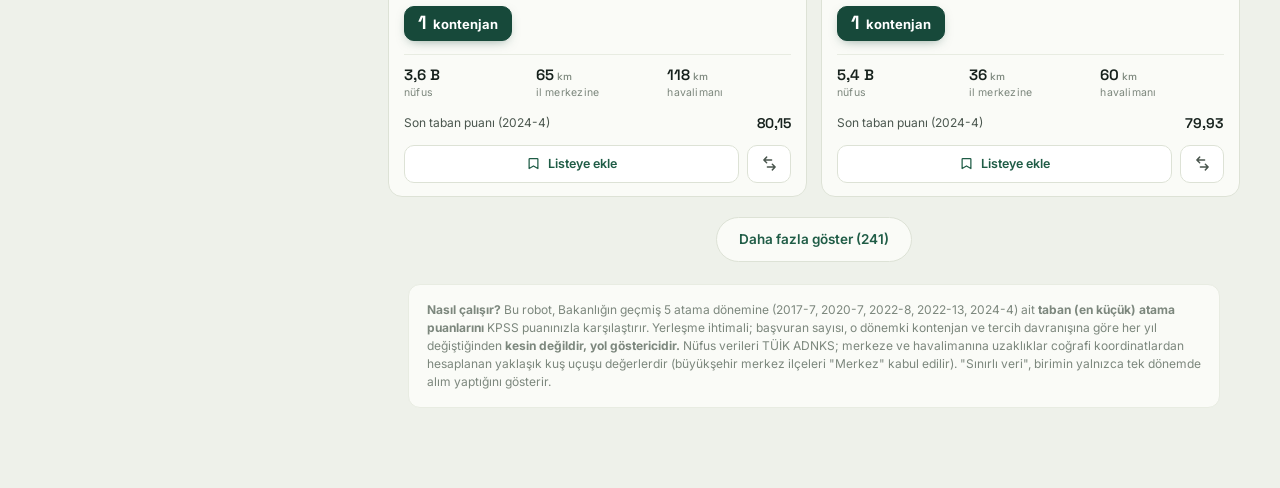
==== commit 15f8d9e4: "Update index.html" ====
--- a/index.html
+++ b/index.html
@@ -3,7 +3,7 @@
 <head>
 <meta charset="utf-8">
 <meta name="viewport" content="width=device-width, initial-scale=1, viewport-fit=cover">
-<title>Betül Tercih Robotu.v2 · Tarım ve Orman Bakanlığı</title>
+<title>Betül Tercih Robotu.v.2 · Tarım ve Orman Bakanlığı</title>
 <meta name="description" content="KPSS puanına göre veteriner hekim atama tercih robotu: geçmiş atama puanları, ilçe nüfusu, merkeze ve havalimanına uzaklık, liste yönetimi ve karşılaştırma.">
 <link rel="preconnect" href="https://fonts.googleapis.com">
 <link rel="preconnect" href="https://fonts.gstatic.com" crossorigin>
@@ -19,7 +19,7 @@
           <path d="M12 3c3 2.5 4.5 5.5 4.5 9a4.5 4.5 0 0 1-9 0c0-3.5 1.5-6.5 4.5-9Z"/><path d="M12 12v9M8.5 16.5 12 18l3.5-1.5"/></svg>
       </span>
       <span class="brand">
-        <span class="bt">Betül Tercih Robotu.v2</span>
+        <span class="bt">Betül Tercih Robotu.v.2</span>
         <span class="bs">Tarım ve Orman Bakanlığı · KPSS ile atama</span>
       </span>
     </a>
